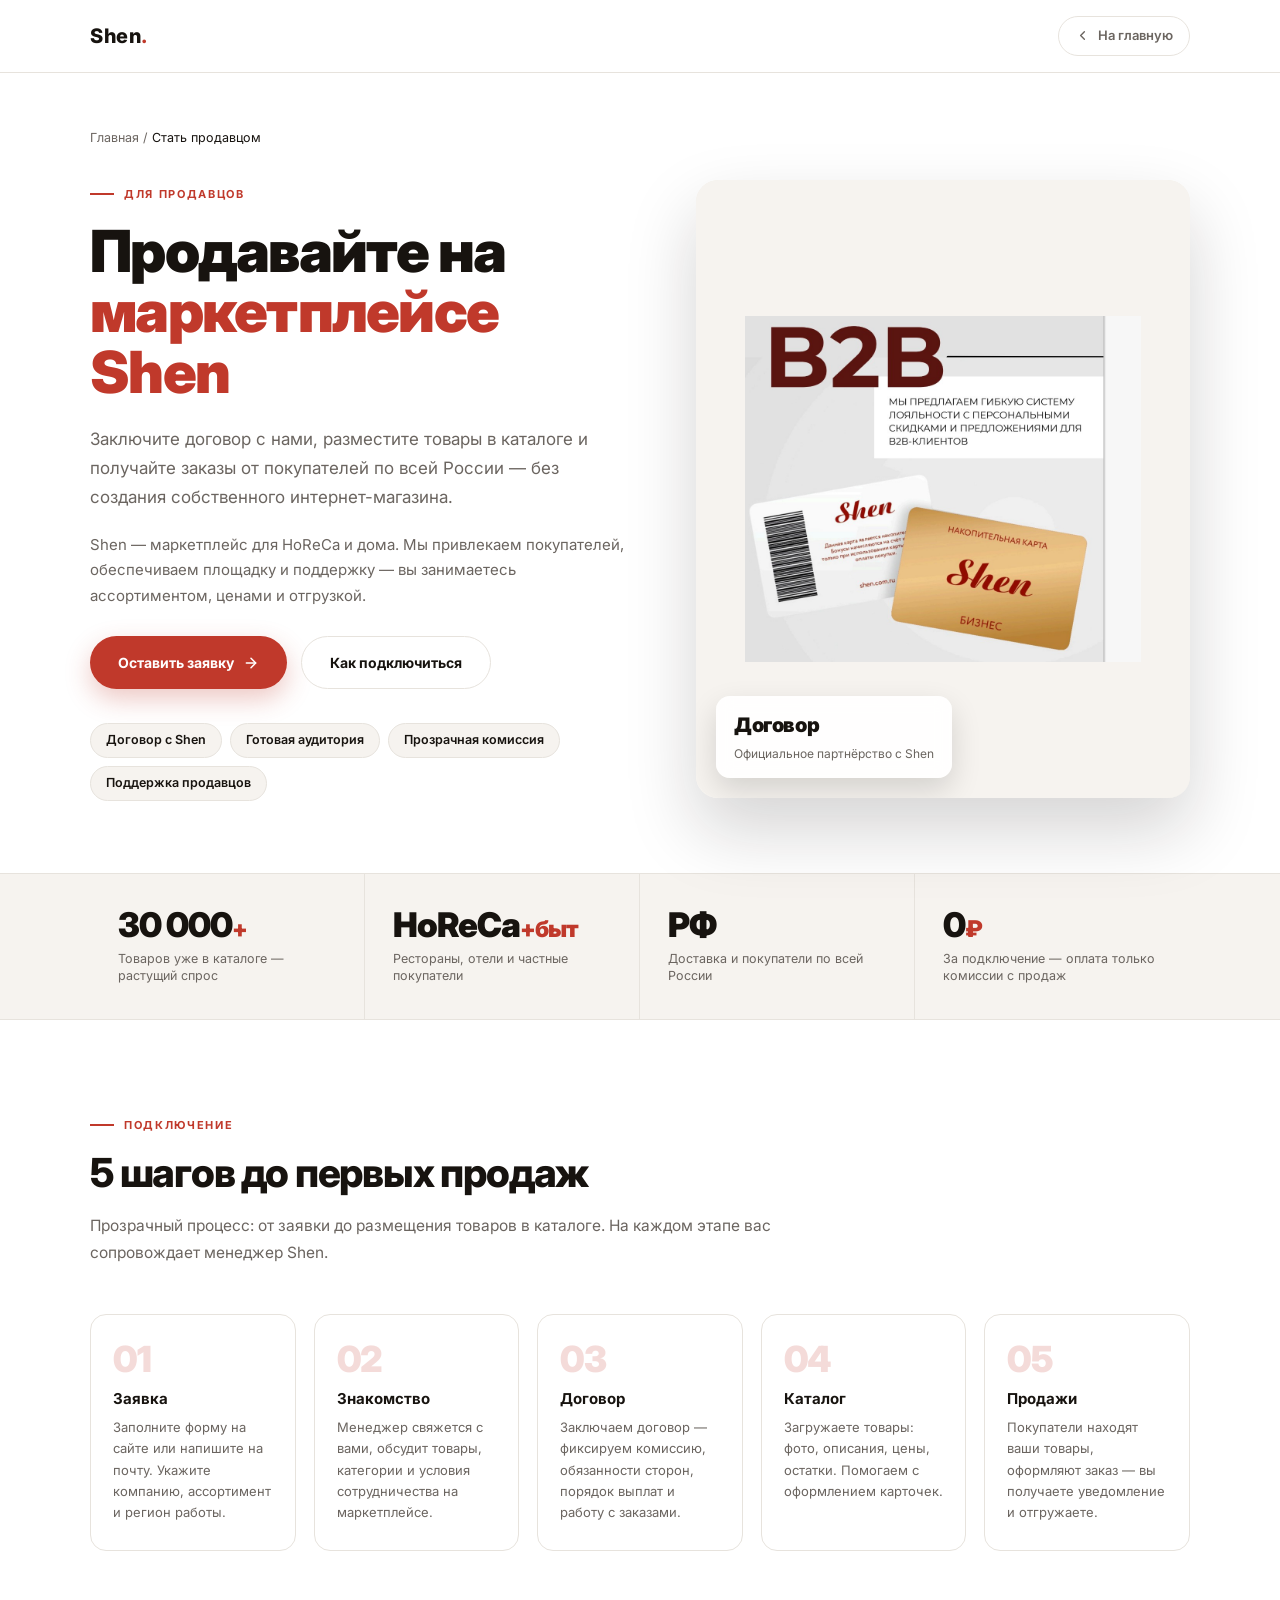
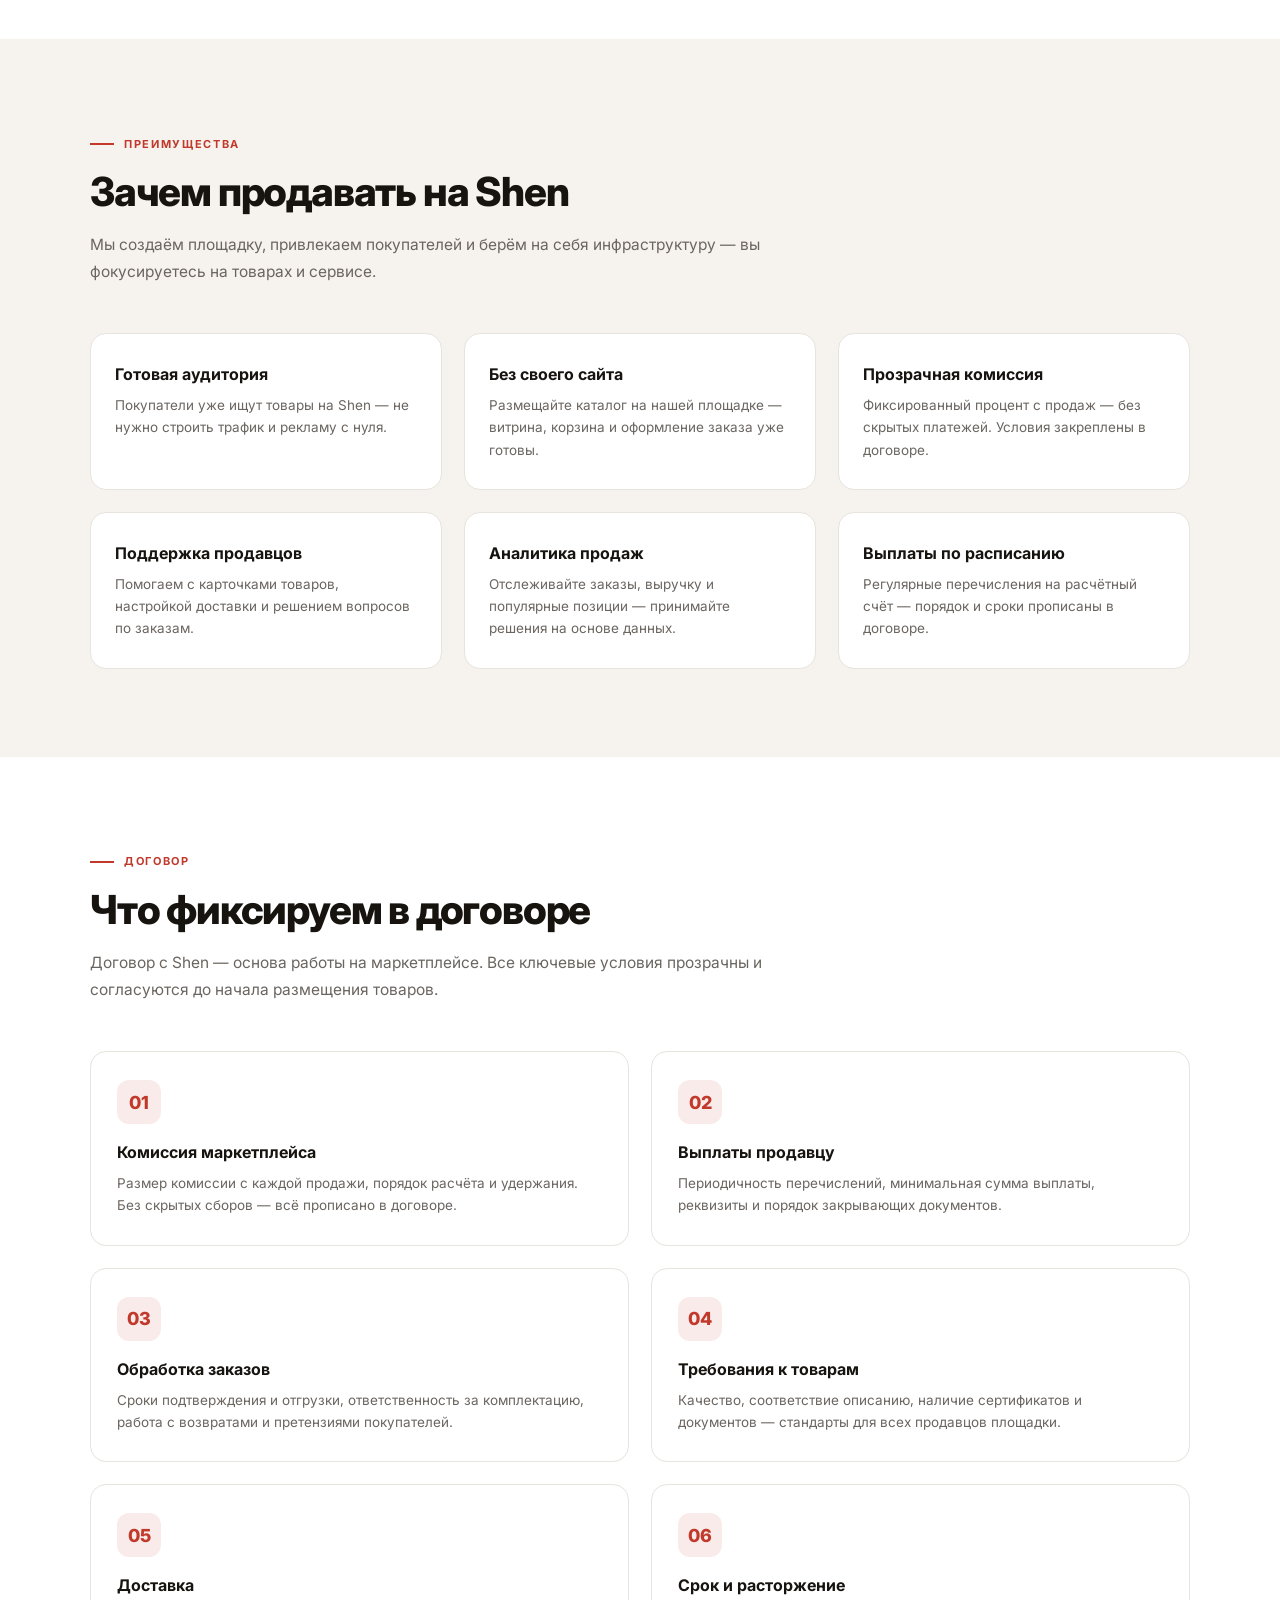
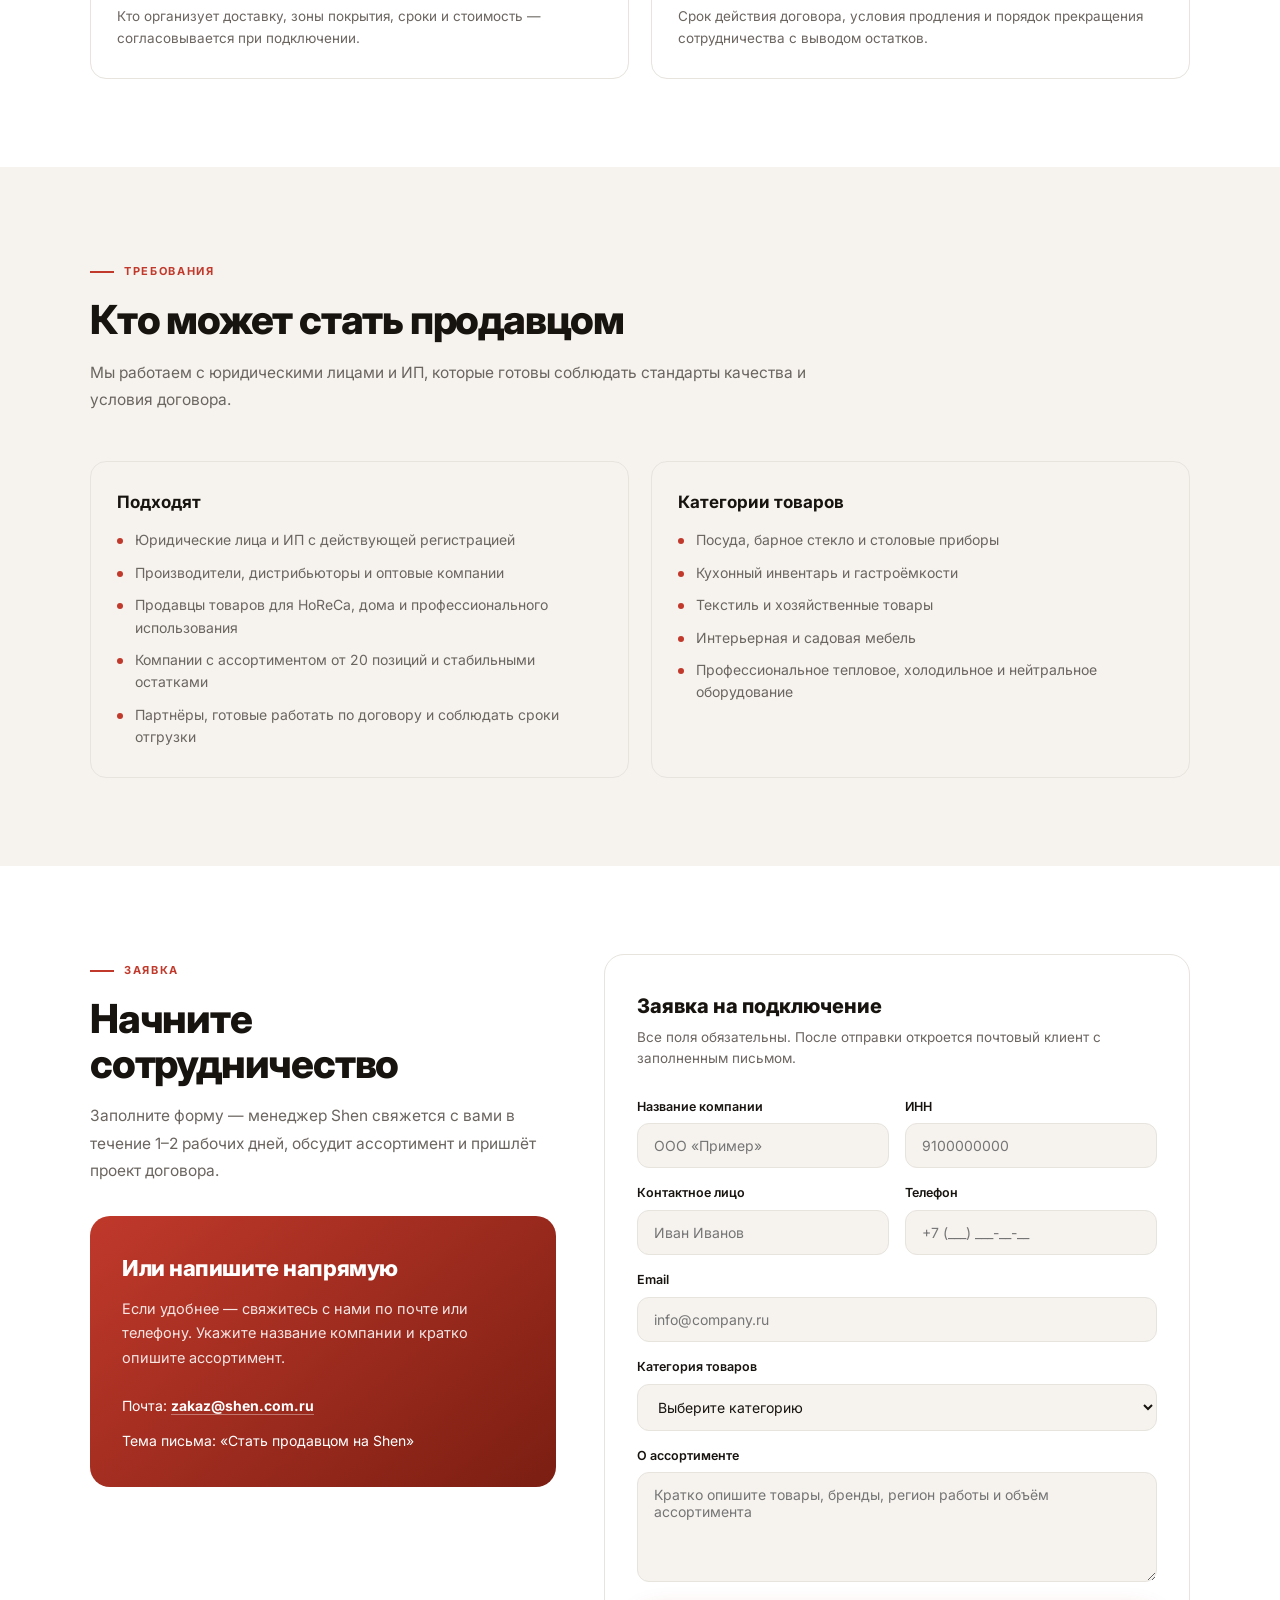
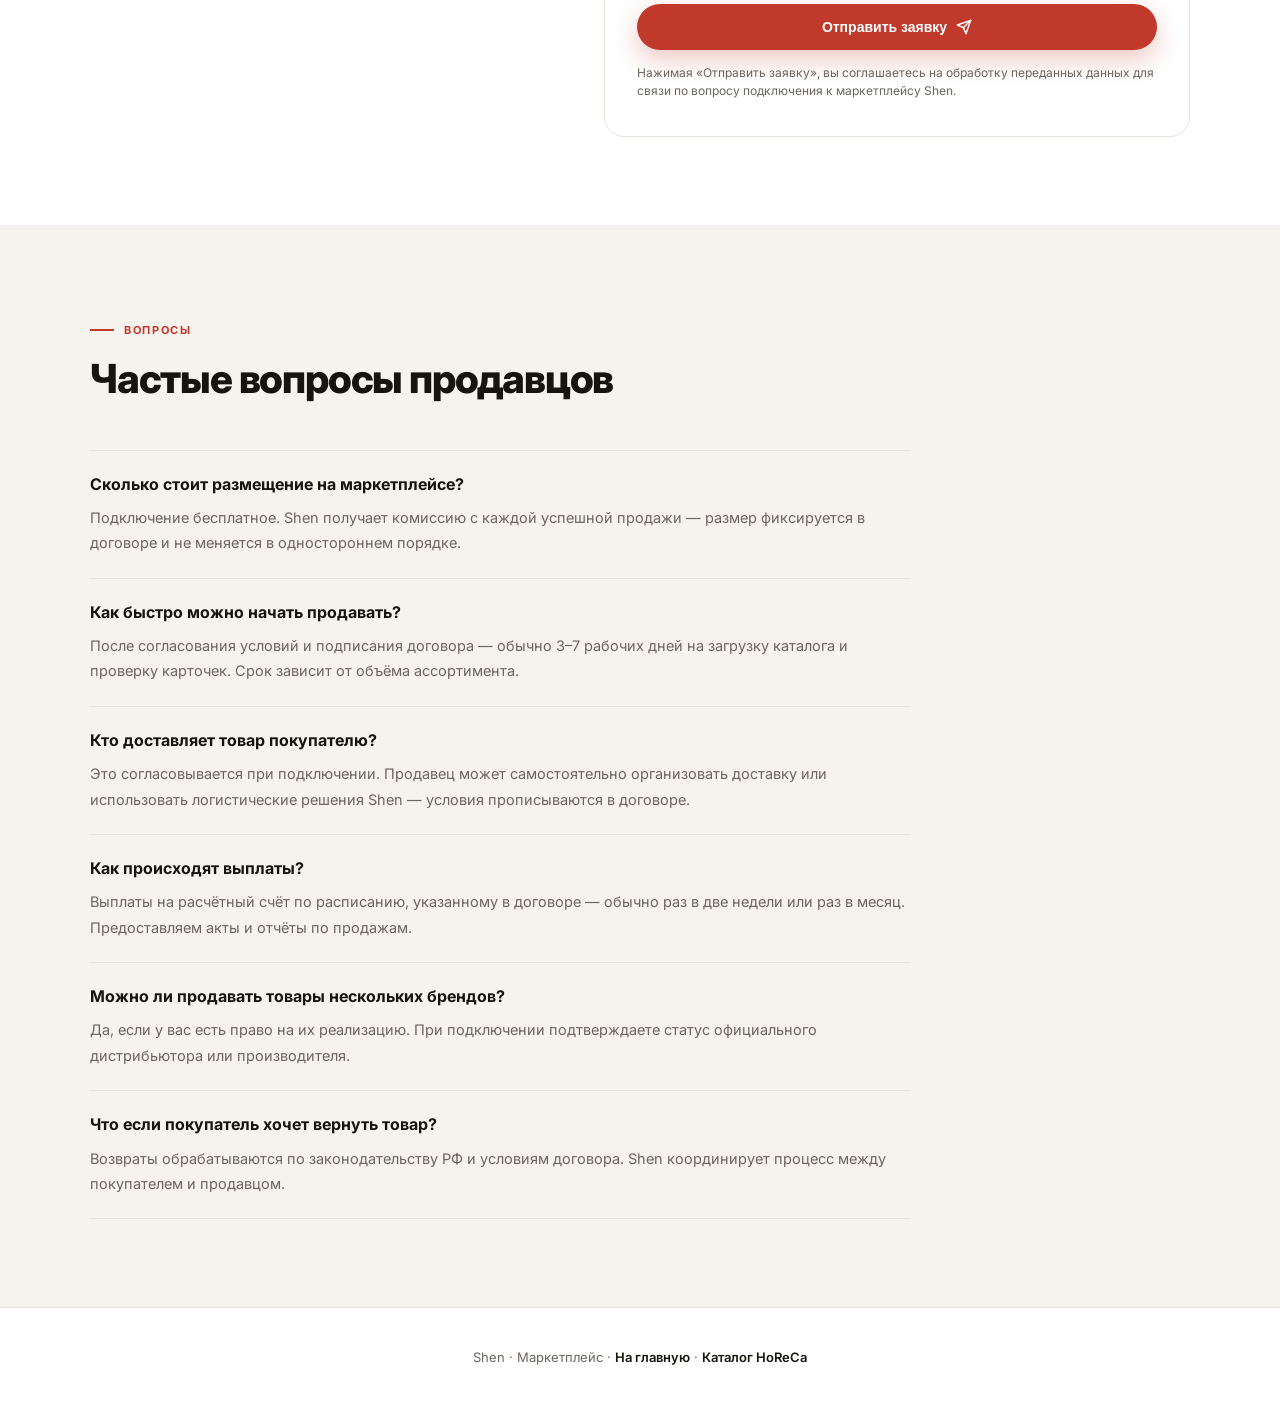
==== become-seller.html @ f9ad55a4 "Update marketplace content and structure: revised text for advantages, marketplace description, and " ====
<!DOCTYPE html>
<html lang="ru">
<head>
  <meta charset="UTF-8" />
  <meta name="viewport" content="width=device-width, initial-scale=1.0" />
  <title>Стать продавцом — Shen</title>
  <meta name="description" content="Станьте продавцом на маркетплейсе Shen: заключите договор, разместите товары и продавайте тысячам покупателей по всей России." />
  <style>
    @import url('https://fonts.googleapis.com/css2?family=Inter:wght@400;500;600;700;800;900&display=swap');

    *, *::before, *::after { box-sizing: border-box; margin: 0; padding: 0; }

    :root {
      --red: #c0392b;
      --red-dark: #7b1e12;
      --ink: #17130f;
      --muted: #6b6560;
      --line: #e7e3dd;
      --bg: #ffffff;
      --bg-soft: #f6f3ef;
    }

    body {
      font-family: 'Inter', 'Arial', sans-serif;
      background: var(--bg);
      color: var(--ink);
      -webkit-font-smoothing: antialiased;
      line-height: 1.5;
    }

    a { color: inherit; text-decoration: none; }
    img { display: block; max-width: 100%; }

    .shp-container {
      max-width: 1180px;
      margin: 0 auto;
      padding: 0 40px;
    }

    .shp-eyebrow {
      display: inline-flex;
      align-items: center;
      gap: 10px;
      font-size: 11px;
      font-weight: 700;
      letter-spacing: .15em;
      text-transform: uppercase;
      color: var(--red);
      margin-bottom: 18px;
    }
    .shp-eyebrow::before {
      content: '';
      width: 24px;
      height: 2px;
      background: var(--red);
    }

    .shp-topbar {
      position: sticky;
      top: 0;
      z-index: 50;
      background: rgba(255,255,255,.85);
      backdrop-filter: blur(14px);
      -webkit-backdrop-filter: blur(14px);
      border-bottom: 1px solid var(--line);
    }
    .shp-topbar-inner {
      max-width: 1180px;
      margin: 0 auto;
      padding: 16px 40px;
      display: flex;
      align-items: center;
      justify-content: space-between;
      gap: 16px;
    }
    .shp-logo { font-size: 20px; font-weight: 800; letter-spacing: .5px; }
    .shp-logo span { color: var(--red); }
    .shp-back {
      display: inline-flex;
      align-items: center;
      gap: 8px;
      font-size: 13px;
      font-weight: 600;
      color: var(--muted);
      padding: 9px 16px;
      border: 1px solid var(--line);
      border-radius: 100px;
      transition: color .2s, border-color .2s, background .2s;
    }
    .shp-back:hover { color: var(--red); border-color: var(--red); background: rgba(192,57,43,.05); }
    .shp-back svg { width: 15px; height: 15px; }

    .shp-btn {
      display: inline-flex;
      align-items: center;
      gap: 9px;
      padding: 15px 28px;
      border-radius: 100px;
      font-size: 14px;
      font-weight: 700;
      cursor: pointer;
      border: none;
      transition: transform .2s, background .2s, border-color .2s, color .2s, box-shadow .2s;
    }
    .shp-btn svg { width: 16px; height: 16px; }
    .shp-btn--primary { background: var(--red); color: #fff; box-shadow: 0 10px 26px rgba(192,57,43,.28); }
    .shp-btn--primary:hover { background: #d9503f; transform: translateY(-2px); }
    .shp-btn--ghost { border: 1px solid var(--line); color: var(--ink); background: #fff; }
    .shp-btn--ghost:hover { border-color: var(--ink); transform: translateY(-2px); }

    .shp-hero { padding: 56px 0 72px; }
    .shp-breadcrumb { font-size: 12.5px; color: var(--muted); margin-bottom: 30px; }
    .shp-breadcrumb a:hover { color: var(--red); }
    .shp-breadcrumb span { color: var(--ink); }
    .shp-hero-grid {
      display: grid;
      grid-template-columns: 1.05fr .95fr;
      gap: 60px;
      align-items: center;
    }
    .shp-h1 {
      font-size: clamp(34px, 5vw, 58px);
      font-weight: 900;
      line-height: 1.05;
      letter-spacing: -.03em;
      margin-bottom: 22px;
    }
    .shp-h1 em { font-style: normal; color: var(--red); }
    .shp-lead {
      font-size: clamp(15px, 1.5vw, 17px);
      line-height: 1.7;
      color: var(--muted);
      margin-bottom: 20px;
      max-width: 540px;
    }
    .shp-hero-actions { display: flex; flex-wrap: wrap; gap: 14px; margin-bottom: 34px; }
    .shp-hero-tags { display: flex; flex-wrap: wrap; gap: 8px; }
    .shp-tag {
      font-size: 12.5px;
      font-weight: 600;
      color: var(--ink);
      background: var(--bg-soft);
      border: 1px solid var(--line);
      border-radius: 100px;
      padding: 7px 15px;
    }
    .shp-hero-media {
      position: relative;
      border-radius: 22px;
      overflow: hidden;
      aspect-ratio: 4 / 5;
      box-shadow: 0 32px 70px rgba(23,19,15,.18);
      background: var(--bg-soft);
    }
    .shp-hero-media img { width: 100%; height: 100%; object-fit: cover; }
    .shp-hero-badge {
      position: absolute;
      left: 20px;
      bottom: 20px;
      background: rgba(255,255,255,.92);
      backdrop-filter: blur(8px);
      border-radius: 14px;
      padding: 14px 18px;
      box-shadow: 0 12px 30px rgba(0,0,0,.14);
    }
    .shp-hero-badge b { display: block; font-size: 20px; font-weight: 900; letter-spacing: -.02em; }
    .shp-hero-badge span { font-size: 12px; color: var(--muted); }

    .shp-stats-wrap { background: var(--bg-soft); border-top: 1px solid var(--line); border-bottom: 1px solid var(--line); }
    .shp-stats { display: grid; grid-template-columns: repeat(4, 1fr); }
    .shp-stat { padding: 34px 28px; border-right: 1px solid var(--line); }
    .shp-stat:last-child { border-right: none; }
    .shp-stat-num { font-size: 34px; font-weight: 900; letter-spacing: -.03em; line-height: 1; }
    .shp-stat-num span { color: var(--red); font-size: .68em; }
    .shp-stat-label { margin-top: 8px; font-size: 12.5px; color: var(--muted); line-height: 1.4; }

    .shp-section { padding: 88px 0; }
    .shp-section--soft { background: var(--bg-soft); }
    .shp-section-head { max-width: 720px; margin-bottom: 48px; }
    .shp-h2 {
      font-size: clamp(26px, 3.2vw, 40px);
      font-weight: 800;
      letter-spacing: -.03em;
      line-height: 1.12;
      margin-bottom: 16px;
    }
    .shp-section-text { font-size: 15.5px; line-height: 1.75; color: var(--muted); }

    .shp-steps { display: grid; grid-template-columns: repeat(5, 1fr); gap: 18px; }
    .shp-step {
      background: #fff;
      border: 1px solid var(--line);
      border-radius: 16px;
      padding: 26px 22px;
    }
    .shp-step-num {
      font-size: 36px;
      font-weight: 900;
      letter-spacing: -.04em;
      color: rgba(192,57,43,.18);
      line-height: 1;
      margin-bottom: 12px;
    }
    .shp-step-title { font-size: 15px; font-weight: 700; margin-bottom: 8px; line-height: 1.3; }
    .shp-step-text { font-size: 13px; line-height: 1.65; color: var(--muted); }

    .shp-adv { display: grid; grid-template-columns: repeat(3, 1fr); gap: 22px; }
    .shp-adv-card {
      border: 1px solid var(--line);
      border-radius: 16px;
      padding: 28px 24px;
      background: #fff;
    }
    .shp-adv-title { font-size: 16px; font-weight: 700; margin-bottom: 8px; }
    .shp-adv-text { font-size: 13.5px; line-height: 1.65; color: var(--muted); }

    .shp-terms { display: grid; grid-template-columns: repeat(2, 1fr); gap: 22px; }
    .shp-term {
      background: #fff;
      border: 1px solid var(--line);
      border-radius: 16px;
      padding: 28px 26px;
    }
    .shp-term-icon {
      width: 44px;
      height: 44px;
      border-radius: 12px;
      background: rgba(192,57,43,.1);
      color: var(--red);
      display: flex;
      align-items: center;
      justify-content: center;
      margin-bottom: 16px;
      font-size: 18px;
      font-weight: 800;
    }
    .shp-term-title { font-size: 16px; font-weight: 700; margin-bottom: 8px; }
    .shp-term-text { font-size: 13.5px; line-height: 1.65; color: var(--muted); }

    .shp-req { display: grid; grid-template-columns: 1fr 1fr; gap: 22px; }
    .shp-req-card {
      border: 1px solid var(--line);
      border-radius: 16px;
      padding: 28px 26px;
      background: var(--bg-soft);
    }
    .shp-req-title { font-size: 17px; font-weight: 700; margin-bottom: 14px; }
    .shp-req-list { list-style: none; display: flex; flex-direction: column; gap: 10px; }
    .shp-req-list li {
      font-size: 14px;
      line-height: 1.6;
      color: var(--muted);
      padding-left: 18px;
      position: relative;
    }
    .shp-req-list li::before {
      content: '';
      position: absolute;
      left: 0;
      top: 9px;
      width: 6px;
      height: 6px;
      border-radius: 50%;
      background: var(--red);
    }

    .shp-apply-wrap {
      display: grid;
      grid-template-columns: 1fr 1.1fr;
      gap: 48px;
      align-items: start;
    }
    .shp-form {
      background: #fff;
      border: 1px solid var(--line);
      border-radius: 20px;
      padding: 36px 32px;
    }
    .shp-form-title { font-size: 20px; font-weight: 800; margin-bottom: 6px; }
    .shp-form-sub { font-size: 13.5px; color: var(--muted); margin-bottom: 28px; line-height: 1.6; }
    .shp-form-grid { display: grid; grid-template-columns: 1fr 1fr; gap: 16px; margin-bottom: 16px; }
    .shp-field { display: flex; flex-direction: column; gap: 7px; }
    .shp-field--full { grid-column: 1 / -1; }
    .shp-field label { font-size: 12.5px; font-weight: 600; color: var(--ink); }
    .shp-field input,
    .shp-field select,
    .shp-field textarea {
      font-family: inherit;
      font-size: 14px;
      padding: 13px 16px;
      border: 1px solid var(--line);
      border-radius: 12px;
      background: var(--bg-soft);
      color: var(--ink);
      transition: border-color .2s, background .2s;
    }
    .shp-field input:focus,
    .shp-field select:focus,
    .shp-field textarea:focus {
      outline: none;
      border-color: var(--red);
      background: #fff;
    }
    .shp-field textarea { min-height: 110px; resize: vertical; }
    .shp-form-note { font-size: 12px; color: var(--muted); margin-top: 14px; line-height: 1.5; }
    .shp-form-actions { margin-top: 22px; }
    .shp-form-actions .shp-btn { width: 100%; justify-content: center; }

    .shp-contact-card {
      background: linear-gradient(140deg, var(--red) 0%, var(--red-dark) 100%);
      border-radius: 20px;
      padding: 36px 32px;
      color: #fff;
    }
    .shp-contact-card h3 { font-size: 22px; font-weight: 800; margin-bottom: 12px; letter-spacing: -.02em; }
    .shp-contact-card p { font-size: 14.5px; line-height: 1.7; color: rgba(255,255,255,.88); margin-bottom: 24px; }
    .shp-contact-list { list-style: none; display: flex; flex-direction: column; gap: 14px; }
    .shp-contact-list li { font-size: 14px; line-height: 1.5; }
    .shp-contact-list a { color: #fff; font-weight: 700; border-bottom: 1px solid rgba(255,255,255,.35); }
    .shp-contact-list a:hover { border-bottom-color: #fff; }

    .shp-faq { max-width: 820px; }
    .shp-faq-item { border-bottom: 1px solid var(--line); padding: 22px 0; }
    .shp-faq-item:first-child { border-top: 1px solid var(--line); }
    .shp-faq-q { font-size: 16px; font-weight: 700; margin-bottom: 10px; line-height: 1.4; }
    .shp-faq-a { font-size: 14.5px; line-height: 1.75; color: var(--muted); }

    .shp-footer { border-top: 1px solid var(--line); padding: 40px 0; font-size: 13px; color: var(--muted); text-align: center; }
    .shp-footer a { color: var(--ink); font-weight: 600; }
    .shp-footer a:hover { color: var(--red); }

    @media (max-width: 940px) {
      .shp-container, .shp-topbar-inner { padding-left: 20px; padding-right: 20px; }
      .shp-hero-grid { grid-template-columns: 1fr; gap: 36px; }
      .shp-hero-media { order: -1; aspect-ratio: 16 / 11; }
      .shp-stats { grid-template-columns: repeat(2, 1fr); }
      .shp-stat:nth-child(2) { border-right: none; }
      .shp-stat:nth-child(1), .shp-stat:nth-child(2) { border-bottom: 1px solid var(--line); }
      .shp-section { padding: 60px 0; }
      .shp-steps { grid-template-columns: 1fr 1fr; }
      .shp-adv, .shp-terms, .shp-req { grid-template-columns: 1fr; }
      .shp-apply-wrap { grid-template-columns: 1fr; }
      .shp-form-grid { grid-template-columns: 1fr; }
    }
    @media (max-width: 520px) {
      .shp-steps { grid-template-columns: 1fr; }
    }
  </style>
</head>
<body>

  <div class="shp-topbar">
    <div class="shp-topbar-inner">
      <a href="index.html" class="shp-logo">Shen<span>.</span></a>
      <a href="index.html" class="shp-back">
        <svg viewBox="0 0 24 24" fill="none" stroke="currentColor" stroke-width="2.2" stroke-linecap="round" stroke-linejoin="round"><polyline points="15 18 9 12 15 6"/></svg>
        На главную
      </a>
    </div>
  </div>

  <section class="shp-hero">
    <div class="shp-container">
      <div class="shp-breadcrumb">
        <a href="index.html">Главная</a> / <span>Стать продавцом</span>
      </div>
      <div class="shp-hero-grid">
        <div>
          <div class="shp-eyebrow">Для продавцов</div>
          <h1 class="shp-h1">Продавайте на <em>маркетплейсе Shen</em></h1>
          <p class="shp-lead">Заключите договор с нами, разместите товары в каталоге и получайте заказы от покупателей по всей России — без создания собственного интернет-магазина.</p>
          <p class="shp-lead" style="margin-bottom:28px;font-size:15px;">Shen — маркетплейс для HoReCa и дома. Мы привлекаем покупателей, обеспечиваем площадку и поддержку — вы занимаетесь ассортиментом, ценами и отгрузкой.</p>
          <div class="shp-hero-actions">
            <a href="#apply" class="shp-btn shp-btn--primary">
              Оставить заявку
              <svg viewBox="0 0 24 24" fill="none" stroke="currentColor" stroke-width="2.2" stroke-linecap="round" stroke-linejoin="round"><line x1="5" y1="12" x2="19" y2="12"/><polyline points="12 5 19 12 12 19"/></svg>
            </a>
            <a href="#steps" class="shp-btn shp-btn--ghost">Как подключиться</a>
          </div>
          <div class="shp-hero-tags">
            <span class="shp-tag">Договор с Shen</span>
            <span class="shp-tag">Готовая аудитория</span>
            <span class="shp-tag">Прозрачная комиссия</span>
            <span class="shp-tag">Поддержка продавцов</span>
          </div>
        </div>
        <div class="shp-hero-media">
          <img src="images/b2b-loyalty.png" alt="Продавцы на маркетплейсе Shen" loading="eager" style="object-fit:contain;padding:10%;background:#f6f3ef;">
          <div class="shp-hero-badge">
            <b>Договор</b>
            <span>Официальное партнёрство с Shen</span>
          </div>
        </div>
      </div>
    </div>
  </section>

  <div class="shp-stats-wrap">
    <div class="shp-container">
      <div class="shp-stats">
        <div class="shp-stat">
          <div class="shp-stat-num">30 000<span>+</span></div>
          <div class="shp-stat-label">Товаров уже в каталоге — растущий спрос</div>
        </div>
        <div class="shp-stat">
          <div class="shp-stat-num">HoReCa<span>+быт</span></div>
          <div class="shp-stat-label">Рестораны, отели и частные покупатели</div>
        </div>
        <div class="shp-stat">
          <div class="shp-stat-num">РФ</div>
          <div class="shp-stat-label">Доставка и покупатели по всей России</div>
        </div>
        <div class="shp-stat">
          <div class="shp-stat-num">0<span>₽</span></div>
          <div class="shp-stat-label">За подключение — оплата только комиссии с продаж</div>
        </div>
      </div>
    </div>
  </div>

  <section class="shp-section" id="steps">
    <div class="shp-container">
      <div class="shp-section-head">
        <div class="shp-eyebrow">Подключение</div>
        <h2 class="shp-h2">5 шагов до первых продаж</h2>
        <p class="shp-section-text">Прозрачный процесс: от заявки до размещения товаров в каталоге. На каждом этапе вас сопровождает менеджер Shen.</p>
      </div>
      <div class="shp-steps">
        <div class="shp-step">
          <div class="shp-step-num">01</div>
          <div class="shp-step-title">Заявка</div>
          <div class="shp-step-text">Заполните форму на сайте или напишите на почту. Укажите компанию, ассортимент и регион работы.</div>
        </div>
        <div class="shp-step">
          <div class="shp-step-num">02</div>
          <div class="shp-step-title">Знакомство</div>
          <div class="shp-step-text">Менеджер свяжется с вами, обсудит товары, категории и условия сотрудничества на маркетплейсе.</div>
        </div>
        <div class="shp-step">
          <div class="shp-step-num">03</div>
          <div class="shp-step-title">Договор</div>
          <div class="shp-step-text">Заключаем договор — фиксируем комиссию, обязанности сторон, порядок выплат и работу с заказами.</div>
        </div>
        <div class="shp-step">
          <div class="shp-step-num">04</div>
          <div class="shp-step-title">Каталог</div>
          <div class="shp-step-text">Загружаете товары: фото, описания, цены, остатки. Помогаем с оформлением карточек.</div>
        </div>
        <div class="shp-step">
          <div class="shp-step-num">05</div>
          <div class="shp-step-title">Продажи</div>
          <div class="shp-step-text">Покупатели находят ваши товары, оформляют заказ — вы получаете уведомление и отгружаете.</div>
        </div>
      </div>
    </div>
  </section>

  <section class="shp-section shp-section--soft">
    <div class="shp-container">
      <div class="shp-section-head">
        <div class="shp-eyebrow">Преимущества</div>
        <h2 class="shp-h2">Зачем продавать на Shen</h2>
        <p class="shp-section-text">Мы создаём площадку, привлекаем покупателей и берём на себя инфраструктуру — вы фокусируетесь на товарах и сервисе.</p>
      </div>
      <div class="shp-adv">
        <div class="shp-adv-card">
          <div class="shp-adv-title">Готовая аудитория</div>
          <div class="shp-adv-text">Покупатели уже ищут товары на Shen — не нужно строить трафик и рекламу с нуля.</div>
        </div>
        <div class="shp-adv-card">
          <div class="shp-adv-title">Без своего сайта</div>
          <div class="shp-adv-text">Размещайте каталог на нашей площадке — витрина, корзина и оформление заказа уже готовы.</div>
        </div>
        <div class="shp-adv-card">
          <div class="shp-adv-title">Прозрачная комиссия</div>
          <div class="shp-adv-text">Фиксированный процент с продаж — без скрытых платежей. Условия закреплены в договоре.</div>
        </div>
        <div class="shp-adv-card">
          <div class="shp-adv-title">Поддержка продавцов</div>
          <div class="shp-adv-text">Помогаем с карточками товаров, настройкой доставки и решением вопросов по заказам.</div>
        </div>
        <div class="shp-adv-card">
          <div class="shp-adv-title">Аналитика продаж</div>
          <div class="shp-adv-text">Отслеживайте заказы, выручку и популярные позиции — принимайте решения на основе данных.</div>
        </div>
        <div class="shp-adv-card">
          <div class="shp-adv-title">Выплаты по расписанию</div>
          <div class="shp-adv-text">Регулярные перечисления на расчётный счёт — порядок и сроки прописаны в договоре.</div>
        </div>
      </div>
    </div>
  </section>

  <section class="shp-section" id="terms">
    <div class="shp-container">
      <div class="shp-section-head">
        <div class="shp-eyebrow">Договор</div>
        <h2 class="shp-h2">Что фиксируем в договоре</h2>
        <p class="shp-section-text">Договор с Shen — основа работы на маркетплейсе. Все ключевые условия прозрачны и согласуются до начала размещения товаров.</p>
      </div>
      <div class="shp-terms">
        <div class="shp-term">
          <div class="shp-term-icon">01</div>
          <div class="shp-term-title">Комиссия маркетплейса</div>
          <div class="shp-term-text">Размер комиссии с каждой продажи, порядок расчёта и удержания. Без скрытых сборов — всё прописано в договоре.</div>
        </div>
        <div class="shp-term">
          <div class="shp-term-icon">02</div>
          <div class="shp-term-title">Выплаты продавцу</div>
          <div class="shp-term-text">Периодичность перечислений, минимальная сумма выплаты, реквизиты и порядок закрывающих документов.</div>
        </div>
        <div class="shp-term">
          <div class="shp-term-icon">03</div>
          <div class="shp-term-title">Обработка заказов</div>
          <div class="shp-term-text">Сроки подтверждения и отгрузки, ответственность за комплектацию, работа с возвратами и претензиями покупателей.</div>
        </div>
        <div class="shp-term">
          <div class="shp-term-icon">04</div>
          <div class="shp-term-title">Требования к товарам</div>
          <div class="shp-term-text">Качество, соответствие описанию, наличие сертификатов и документов — стандарты для всех продавцов площадки.</div>
        </div>
        <div class="shp-term">
          <div class="shp-term-icon">05</div>
          <div class="shp-term-title">Доставка</div>
          <div class="shp-term-text">Кто организует доставку, зоны покрытия, сроки и стоимость — согласовывается при подключении.</div>
        </div>
        <div class="shp-term">
          <div class="shp-term-icon">06</div>
          <div class="shp-term-title">Срок и расторжение</div>
          <div class="shp-term-text">Срок действия договора, условия продления и порядок прекращения сотрудничества с выводом остатков.</div>
        </div>
      </div>
    </div>
  </section>

  <section class="shp-section shp-section--soft">
    <div class="shp-container">
      <div class="shp-section-head">
        <div class="shp-eyebrow">Требования</div>
        <h2 class="shp-h2">Кто может стать продавцом</h2>
        <p class="shp-section-text">Мы работаем с юридическими лицами и ИП, которые готовы соблюдать стандарты качества и условия договора.</p>
      </div>
      <div class="shp-req">
        <div class="shp-req-card">
          <div class="shp-req-title">Подходят</div>
          <ul class="shp-req-list">
            <li>Юридические лица и ИП с действующей регистрацией</li>
            <li>Производители, дистрибьюторы и оптовые компании</li>
            <li>Продавцы товаров для HoReCa, дома и профессионального использования</li>
            <li>Компании с ассортиментом от 20 позиций и стабильными остатками</li>
            <li>Партнёры, готовые работать по договору и соблюдать сроки отгрузки</li>
          </ul>
        </div>
        <div class="shp-req-card">
          <div class="shp-req-title">Категории товаров</div>
          <ul class="shp-req-list">
            <li>Посуда, барное стекло и столовые приборы</li>
            <li>Кухонный инвентарь и гастроёмкости</li>
            <li>Текстиль и хозяйственные товары</li>
            <li>Интерьерная и садовая мебель</li>
            <li>Профессиональное тепловое, холодильное и нейтральное оборудование</li>
          </ul>
        </div>
      </div>
    </div>
  </section>

  <section class="shp-section" id="apply">
    <div class="shp-container">
      <div class="shp-apply-wrap">
        <div>
          <div class="shp-eyebrow">Заявка</div>
          <h2 class="shp-h2">Начните сотрудничество</h2>
          <p class="shp-section-text">Заполните форму — менеджер Shen свяжется с вами в течение 1–2 рабочих дней, обсудит ассортимент и пришлёт проект договора.</p>
          <div class="shp-contact-card" style="margin-top:32px;">
            <h3>Или напишите напрямую</h3>
            <p>Если удобнее — свяжитесь с нами по почте или телефону. Укажите название компании и кратко опишите ассортимент.</p>
            <ul class="shp-contact-list">
              <li>Почта: <a href="mailto:zakaz@shen.com.ru">zakaz@shen.com.ru</a></li>
              <li>Тема письма: «Стать продавцом на Shen»</li>
            </ul>
          </div>
        </div>
        <form class="shp-form" id="sellerForm">
          <div class="shp-form-title">Заявка на подключение</div>
          <div class="shp-form-sub">Все поля обязательны. После отправки откроется почтовый клиент с заполненным письмом.</div>
          <div class="shp-form-grid">
            <div class="shp-field">
              <label for="company">Название компании</label>
              <input type="text" id="company" name="company" required placeholder="ООО «Пример»">
            </div>
            <div class="shp-field">
              <label for="inn">ИНН</label>
              <input type="text" id="inn" name="inn" required placeholder="9100000000" pattern="[0-9]{10,12}">
            </div>
            <div class="shp-field">
              <label for="name">Контактное лицо</label>
              <input type="text" id="name" name="name" required placeholder="Иван Иванов">
            </div>
            <div class="shp-field">
              <label for="phone">Телефон</label>
              <input type="tel" id="phone" name="phone" required placeholder="+7 (___) ___-__-__">
            </div>
            <div class="shp-field shp-field--full">
              <label for="email">Email</label>
              <input type="email" id="email" name="email" required placeholder="info@company.ru">
            </div>
            <div class="shp-field shp-field--full">
              <label for="category">Категория товаров</label>
              <select id="category" name="category" required>
                <option value="" disabled selected>Выберите категорию</option>
                <option value="Посуда и кухонный инвентарь">Посуда и кухонный инвентарь</option>
                <option value="Текстиль и хозтовары">Текстиль и хозтовары</option>
                <option value="Мебель">Мебель</option>
                <option value="Профессиональное оборудование">Профессиональное оборудование</option>
                <option value="HoReCa — комплексный ассортимент">HoReCa — комплексный ассортимент</option>
                <option value="Другое">Другое</option>
              </select>
            </div>
            <div class="shp-field shp-field--full">
              <label for="message">О ассортименте</label>
              <textarea id="message" name="message" placeholder="Кратко опишите товары, бренды, регион работы и объём ассортимента"></textarea>
            </div>
          </div>
          <div class="shp-form-actions">
            <button type="submit" class="shp-btn shp-btn--primary">
              Отправить заявку
              <svg viewBox="0 0 24 24" fill="none" stroke="currentColor" stroke-width="2.2" stroke-linecap="round" stroke-linejoin="round"><line x1="22" y1="2" x2="11" y2="13"/><polygon points="22 2 15 22 11 13 2 9 22 2"/></svg>
            </button>
          </div>
          <p class="shp-form-note">Нажимая «Отправить заявку», вы соглашаетесь на обработку переданных данных для связи по вопросу подключения к маркетплейсу Shen.</p>
        </form>
      </div>
    </div>
  </section>

  <section class="shp-section shp-section--soft" id="faq">
    <div class="shp-container">
      <div class="shp-section-head">
        <div class="shp-eyebrow">Вопросы</div>
        <h2 class="shp-h2">Частые вопросы продавцов</h2>
      </div>
      <div class="shp-faq">
        <div class="shp-faq-item">
          <div class="shp-faq-q">Сколько стоит размещение на маркетплейсе?</div>
          <div class="shp-faq-a">Подключение бесплатное. Shen получает комиссию с каждой успешной продажи — размер фиксируется в договоре и не меняется в одностороннем порядке.</div>
        </div>
        <div class="shp-faq-item">
          <div class="shp-faq-q">Как быстро можно начать продавать?</div>
          <div class="shp-faq-a">После согласования условий и подписания договора — обычно 3–7 рабочих дней на загрузку каталога и проверку карточек. Срок зависит от объёма ассортимента.</div>
        </div>
        <div class="shp-faq-item">
          <div class="shp-faq-q">Кто доставляет товар покупателю?</div>
          <div class="shp-faq-a">Это согласовывается при подключении. Продавец может самостоятельно организовать доставку или использовать логистические решения Shen — условия прописываются в договоре.</div>
        </div>
        <div class="shp-faq-item">
          <div class="shp-faq-q">Как происходят выплаты?</div>
          <div class="shp-faq-a">Выплаты на расчётный счёт по расписанию, указанному в договоре — обычно раз в две недели или раз в месяц. Предоставляем акты и отчёты по продажам.</div>
        </div>
        <div class="shp-faq-item">
          <div class="shp-faq-q">Можно ли продавать товары нескольких брендов?</div>
          <div class="shp-faq-a">Да, если у вас есть право на их реализацию. При подключении подтверждаете статус официального дистрибьютора или производителя.</div>
        </div>
        <div class="shp-faq-item">
          <div class="shp-faq-q">Что если покупатель хочет вернуть товар?</div>
          <div class="shp-faq-a">Возвраты обрабатываются по законодательству РФ и условиям договора. Shen координирует процесс между покупателем и продавцом.</div>
        </div>
      </div>
    </div>
  </section>

  <footer class="shp-footer">
    <div class="shp-container">
      Shen · Маркетплейс · <a href="index.html">На главную</a> · <a href="hotels-horeca.html">Каталог HoReCa</a>
    </div>
  </footer>

  <script>
    document.getElementById('sellerForm').addEventListener('submit', function (e) {
      e.preventDefault();
      var company = document.getElementById('company').value;
      var inn = document.getElementById('inn').value;
      var name = document.getElementById('name').value;
      var phone = document.getElementById('phone').value;
      var email = document.getElementById('email').value;
      var category = document.getElementById('category').value;
      var message = document.getElementById('message').value;
      var body = [
        'Заявка на подключение продавца к маркетплейсу Shen',
        '',
        'Компания: ' + company,
        'ИНН: ' + inn,
        'Контактное лицо: ' + name,
        'Телефон: ' + phone,
        'Email: ' + email,
        'Категория: ' + category,
        '',
        'О ассортименте:',
        message || '—'
      ].join('\n');
      window.location.href = 'mailto:zakaz@shen.com.ru?subject=' +
        encodeURIComponent('Заявка: стать продавцом на Shen — ' + company) +
        '&body=' + encodeURIComponent(body);
    });
  </script>
</body>
</html>
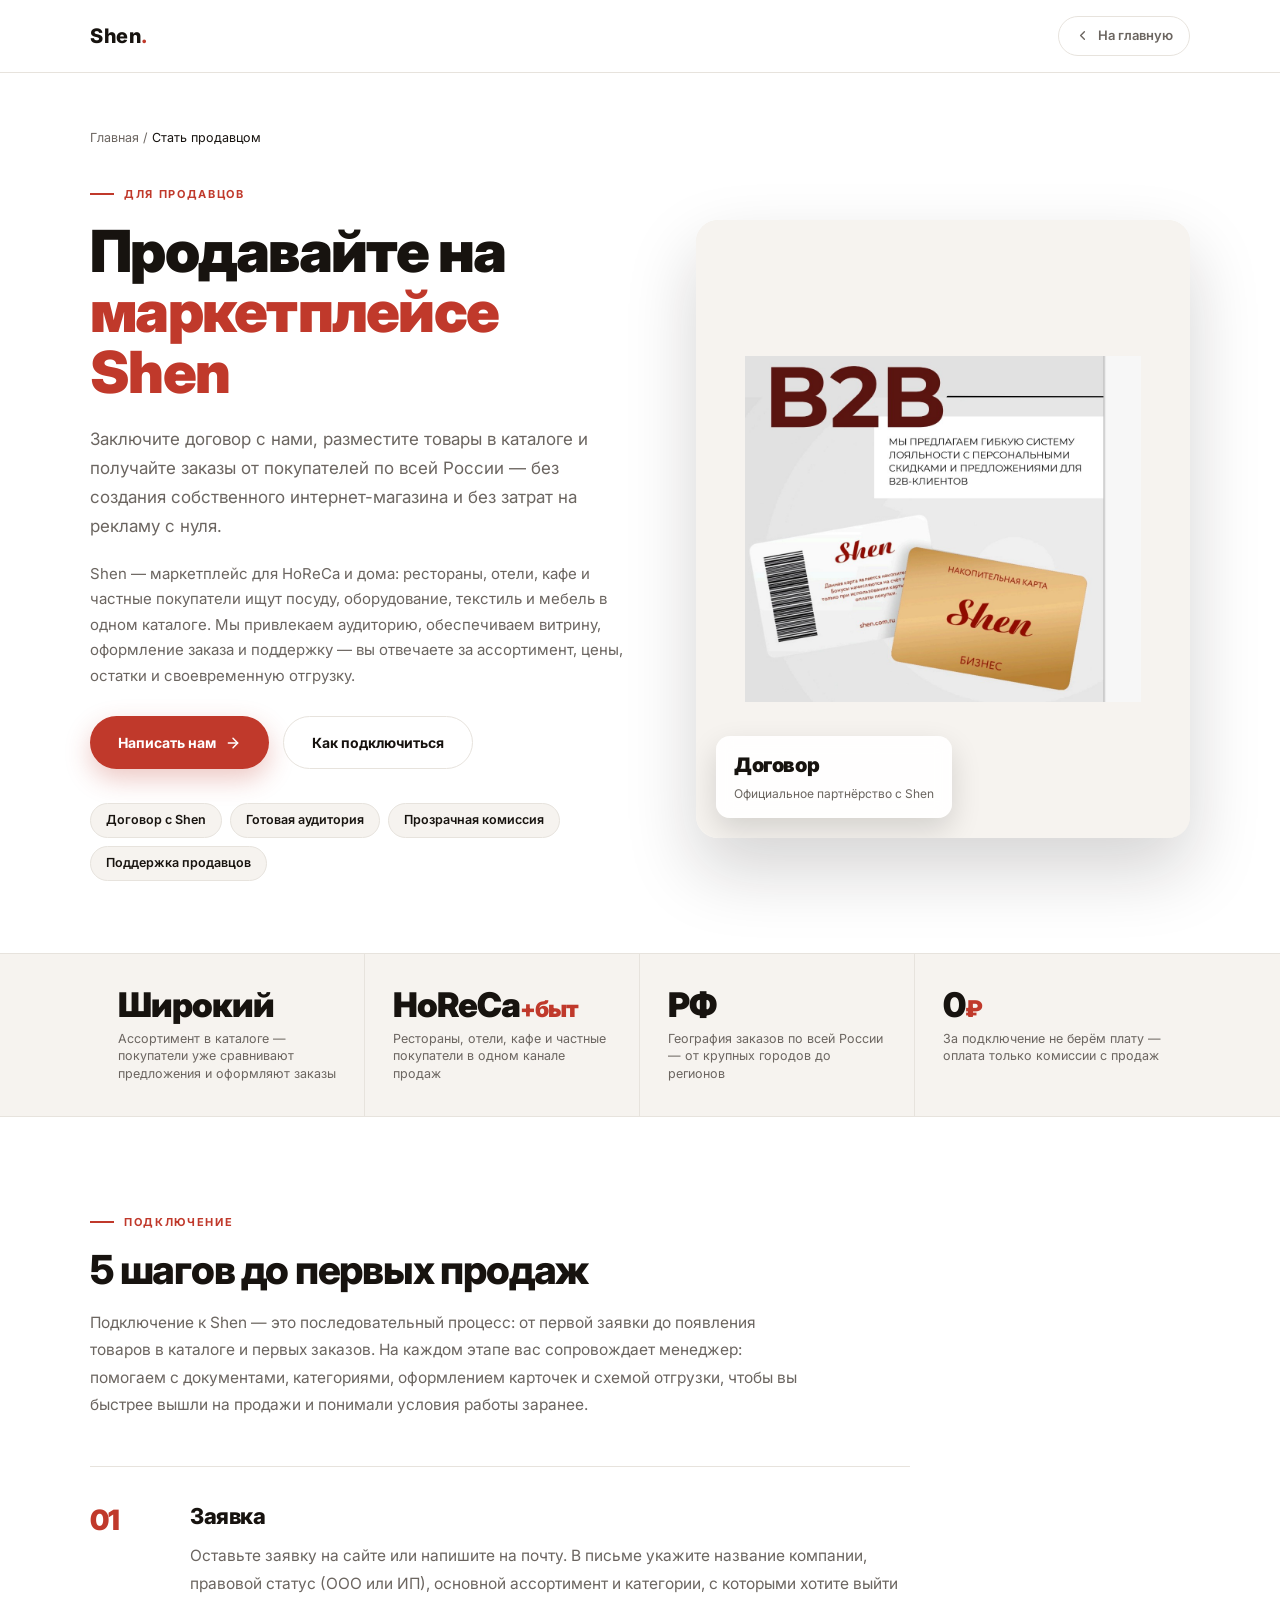
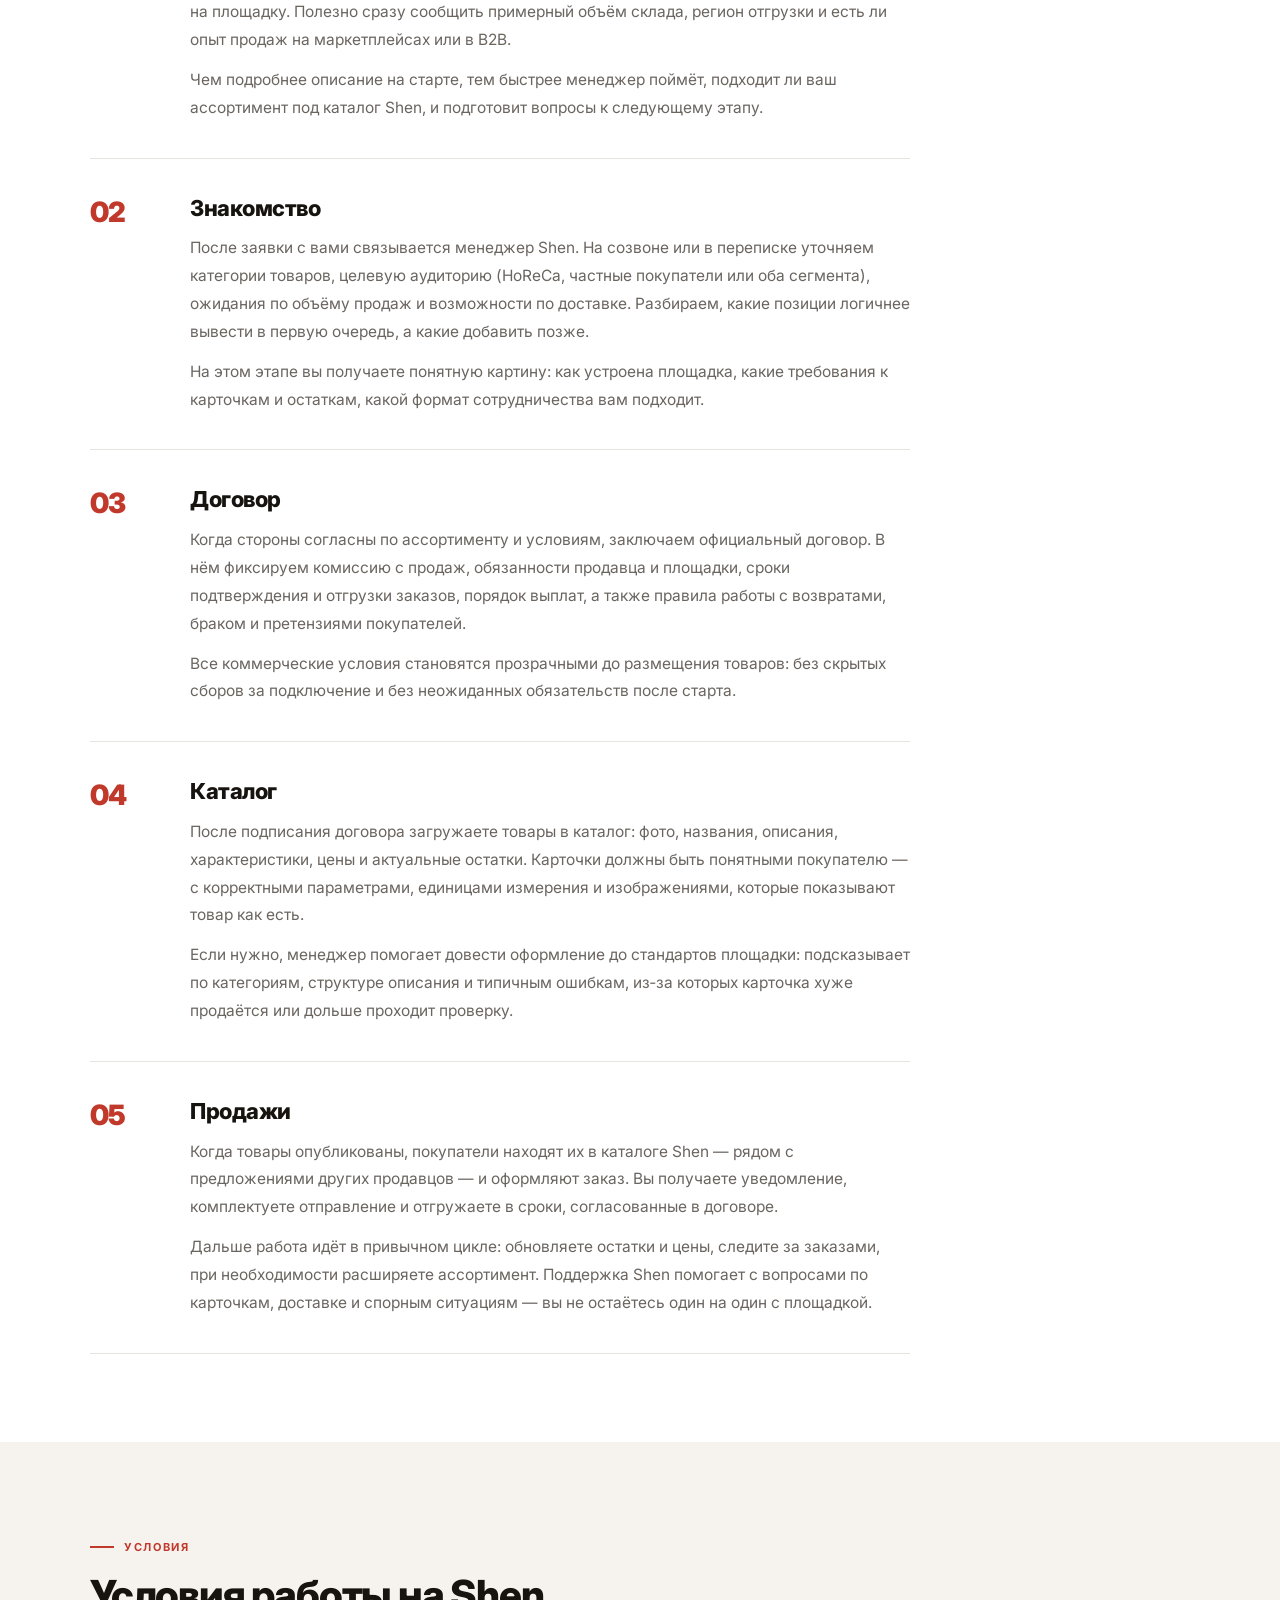
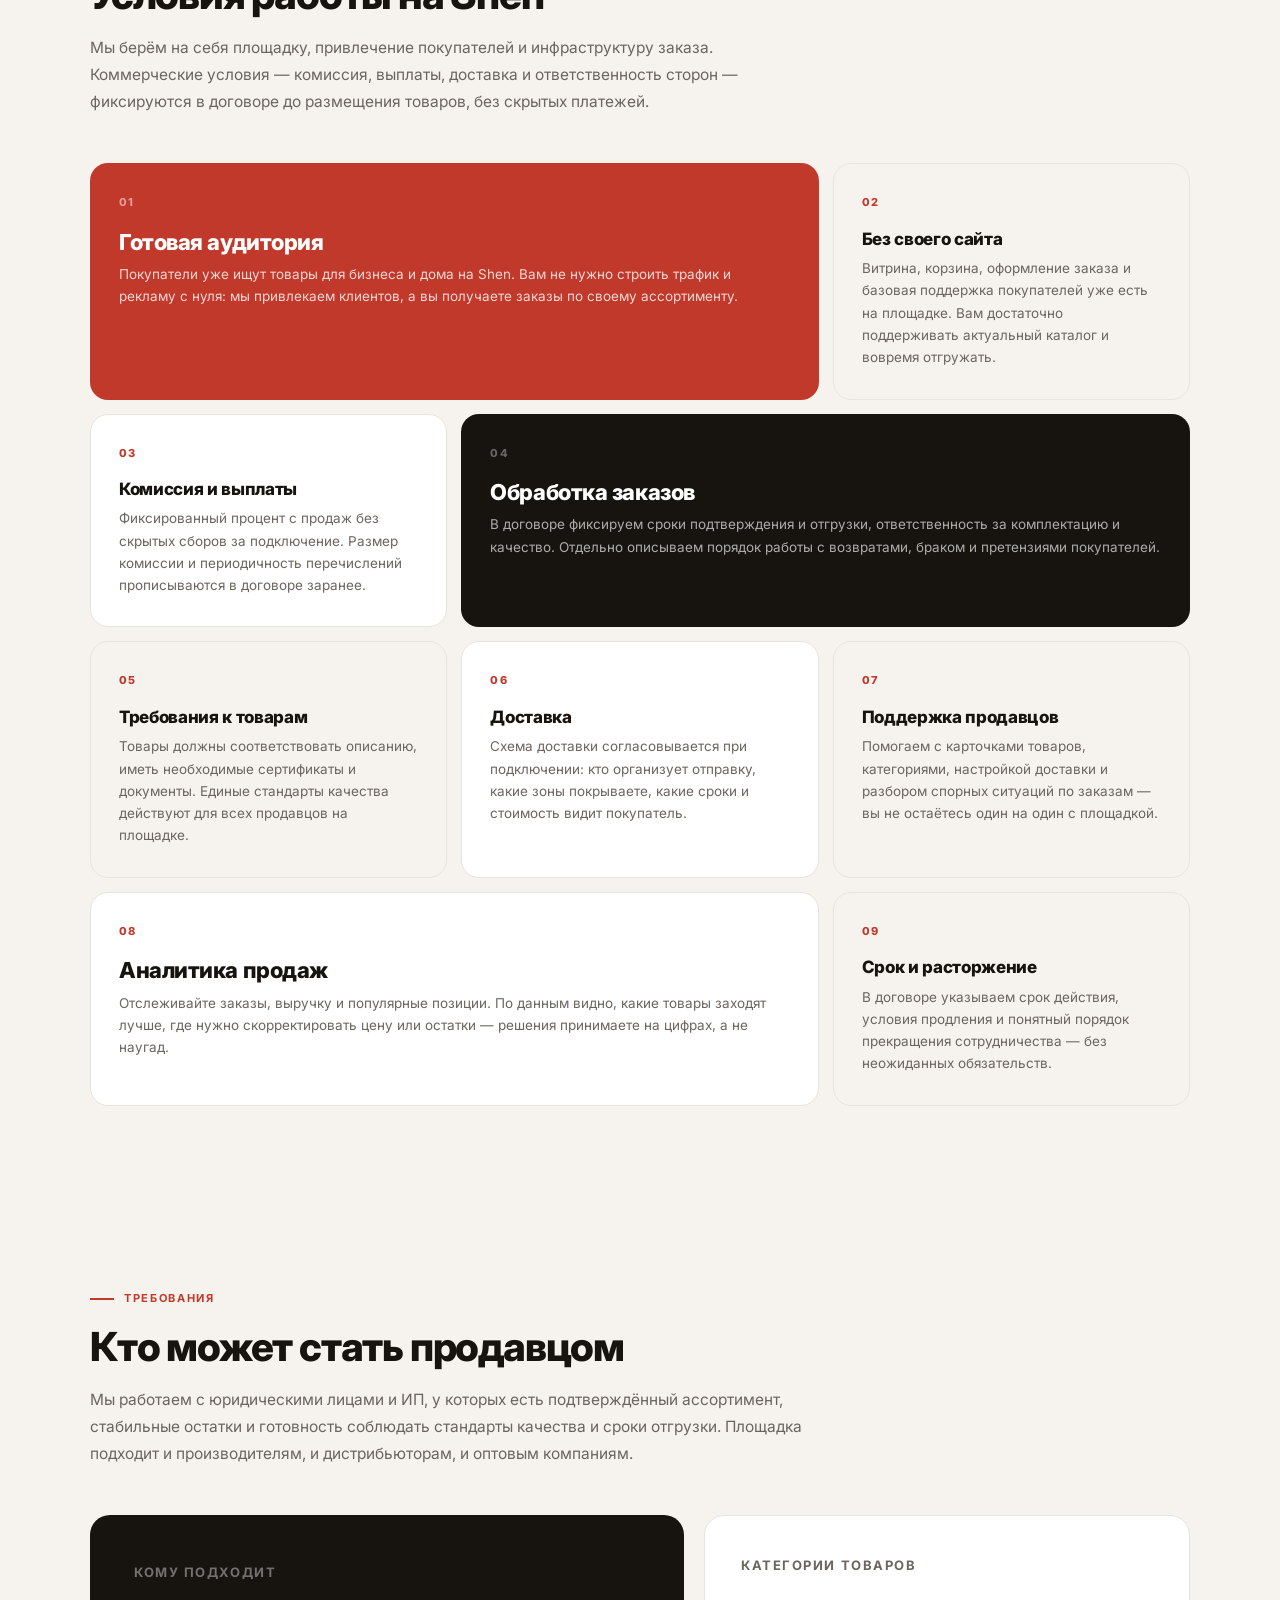
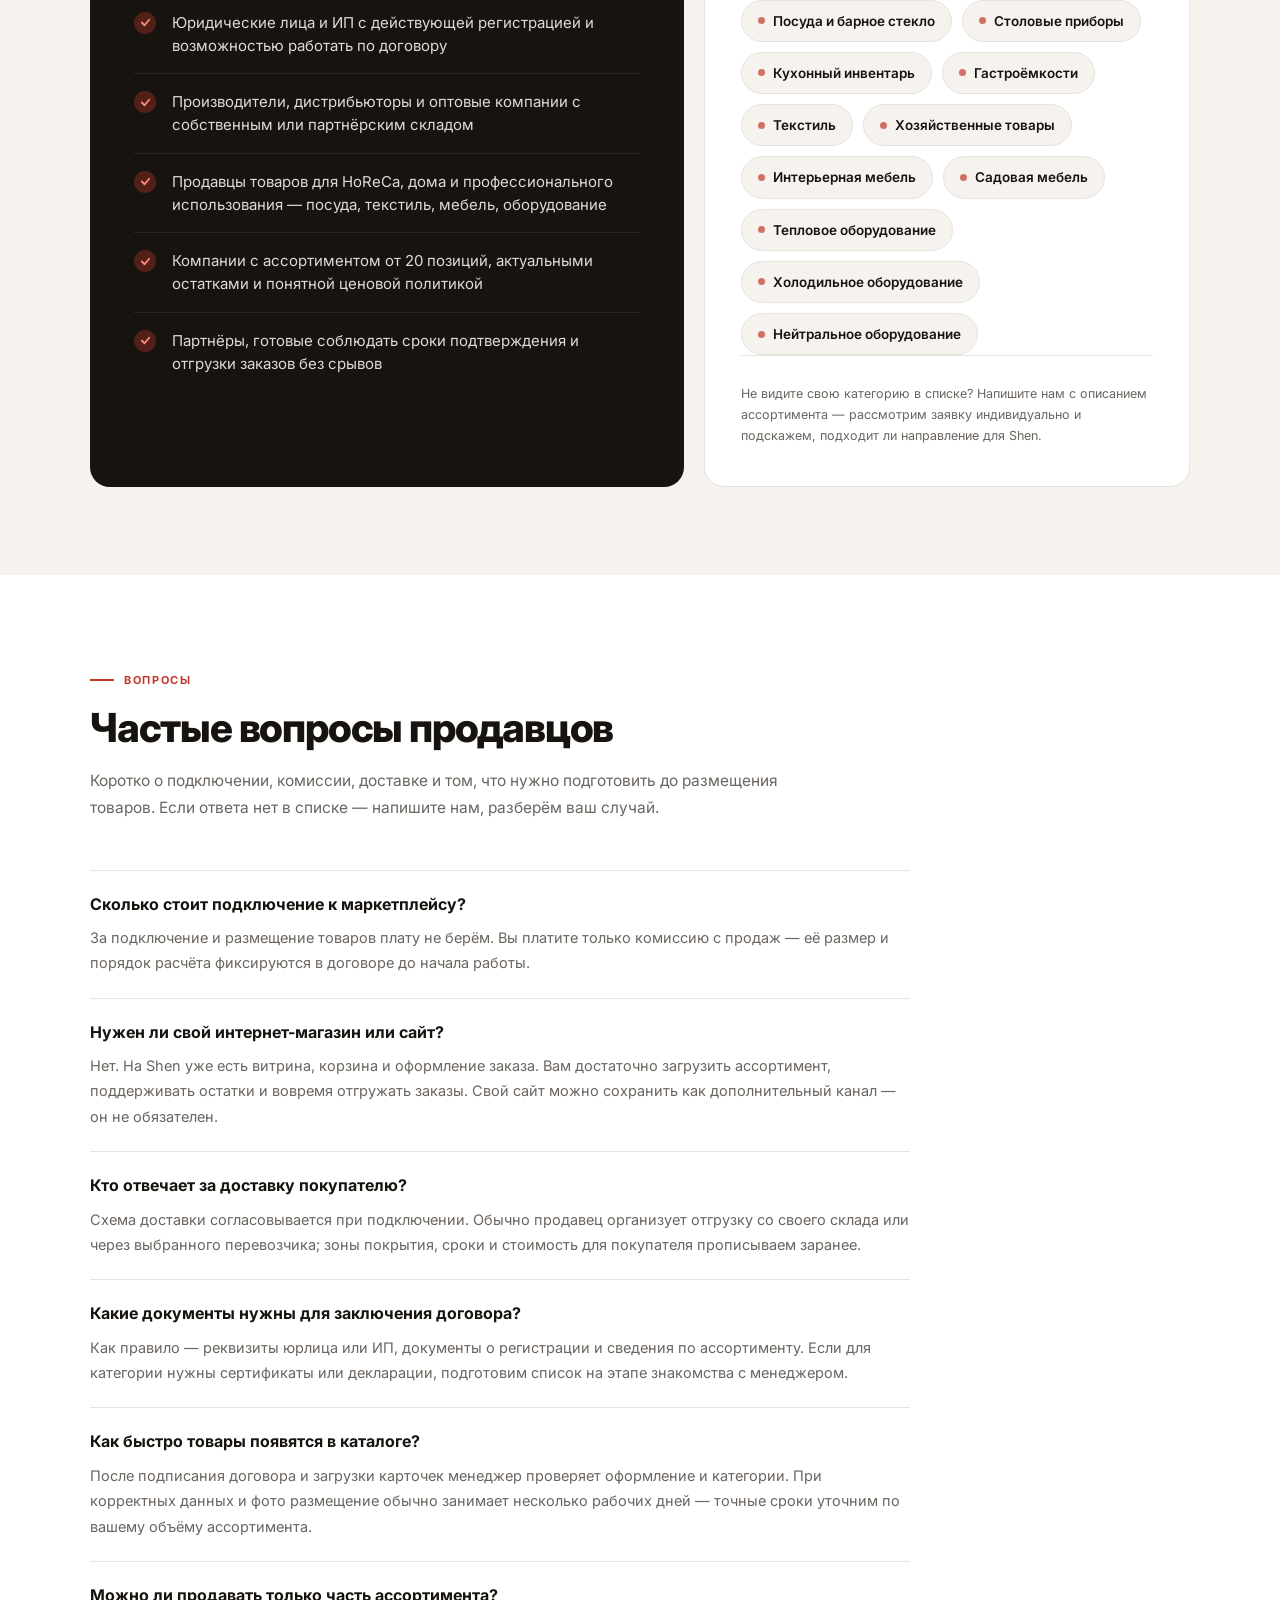
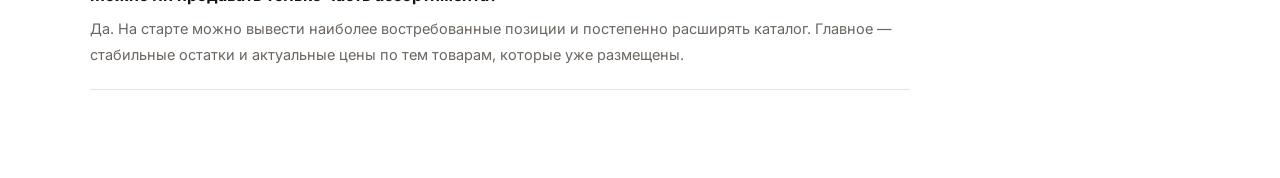
==== commit 64503247: "Remove unused HTML files and assets: deleted multiple obsolete sections including advantages, counte" ====
--- a/become-seller.html
+++ b/become-seller.html
@@ -186,138 +186,242 @@
     }
     .shp-section-text { font-size: 15.5px; line-height: 1.75; color: var(--muted); }
 
-    .shp-steps { display: grid; grid-template-columns: repeat(5, 1fr); gap: 18px; }
+    .shp-steps {
+      max-width: 820px;
+      display: flex;
+      flex-direction: column;
+      border-top: 1px solid var(--line);
+    }
     .shp-step {
-      background: #fff;
-      border: 1px solid var(--line);
-      border-radius: 16px;
-      padding: 26px 22px;
+      display: grid;
+      grid-template-columns: 72px 1fr;
+      gap: 28px;
+      padding: 36px 0;
+      border-bottom: 1px solid var(--line);
+      align-items: start;
     }
     .shp-step-num {
-      font-size: 36px;
+      font-size: 28px;
       font-weight: 900;
       letter-spacing: -.04em;
-      color: rgba(192,57,43,.18);
-      line-height: 1;
+      color: var(--red);
+      line-height: 1.1;
+      padding-top: 2px;
+    }
+    .shp-step-title {
+      font-size: 22px;
+      font-weight: 800;
+      letter-spacing: -.02em;
       margin-bottom: 12px;
-    }
-    .shp-step-title { font-size: 15px; font-weight: 700; margin-bottom: 8px; line-height: 1.3; }
-    .shp-step-text { font-size: 13px; line-height: 1.65; color: var(--muted); }
-
-    .shp-adv { display: grid; grid-template-columns: repeat(3, 1fr); gap: 22px; }
-    .shp-adv-card {
+      line-height: 1.25;
+    }
+    .shp-step-text {
+      font-size: 15.5px;
+      line-height: 1.8;
+      color: var(--muted);
+    }
+    .shp-step-text + .shp-step-text { margin-top: 12px; }
+
+    /* Terms bento grid */
+    .shp-terms-section { padding: 88px 0; background: var(--bg-soft); }
+    .shp-bento {
+      display: grid;
+      grid-template-columns: repeat(3, 1fr);
+      gap: 14px;
+    }
+    .shp-bitem {
+      border-radius: 18px;
+      padding: 30px 28px;
       border: 1px solid var(--line);
-      border-radius: 16px;
-      padding: 28px 24px;
       background: #fff;
-    }
-    .shp-adv-title { font-size: 16px; font-weight: 700; margin-bottom: 8px; }
-    .shp-adv-text { font-size: 13.5px; line-height: 1.65; color: var(--muted); }
-
-    .shp-terms { display: grid; grid-template-columns: repeat(2, 1fr); gap: 22px; }
-    .shp-term {
+      transition: transform .22s, box-shadow .22s;
+    }
+    .shp-bitem:hover { transform: translateY(-3px); box-shadow: 0 14px 36px rgba(23,19,15,.1); }
+    .shp-bitem--wide { grid-column: span 2; }
+    .shp-bitem--red {
+      background: var(--red);
+      border-color: transparent;
+      color: #fff;
+    }
+    .shp-bitem--red .shp-bitem-num { color: rgba(255,255,255,.5); }
+    .shp-bitem--red .shp-bitem-text { color: rgba(255,255,255,.8); }
+    .shp-bitem--dark {
+      background: var(--ink);
+      border-color: transparent;
+      color: #fff;
+    }
+    .shp-bitem--dark .shp-bitem-num { color: rgba(255,255,255,.35); }
+    .shp-bitem--dark .shp-bitem-text { color: rgba(255,255,255,.65); }
+    .shp-bitem--soft { background: var(--bg-soft); }
+    .shp-bitem-num {
+      font-size: 11px;
+      font-weight: 800;
+      letter-spacing: .12em;
+      color: var(--red);
+      margin-bottom: 18px;
+      display: block;
+    }
+    .shp-bitem-title {
+      font-size: 17px;
+      font-weight: 800;
+      letter-spacing: -.02em;
+      margin-bottom: 8px;
+      line-height: 1.2;
+    }
+    .shp-bitem--wide .shp-bitem-title { font-size: 22px; }
+    .shp-bitem-text { font-size: 13.5px; line-height: 1.65; color: var(--muted); }
+
+    /* Who can become a seller — split layout */
+    .shp-who-wrap {
+      display: grid;
+      grid-template-columns: 1.1fr 0.9fr;
+      gap: 20px;
+      align-items: stretch;
+    }
+    .shp-who-left {
+      background: var(--ink);
+      border-radius: 20px;
+      padding: 48px 44px;
+      color: #fff;
+    }
+    .shp-who-left-title {
+      font-size: 13px;
+      font-weight: 700;
+      letter-spacing: .12em;
+      text-transform: uppercase;
+      color: rgba(255,255,255,.4);
+      margin-bottom: 28px;
+    }
+    .shp-who-checks { list-style: none; display: flex; flex-direction: column; gap: 0; }
+    .shp-who-checks li {
+      display: flex;
+      align-items: flex-start;
+      gap: 16px;
+      padding: 16px 0;
+      border-bottom: 1px solid rgba(255,255,255,.08);
+      font-size: 15px;
+      line-height: 1.55;
+      color: rgba(255,255,255,.85);
+    }
+    .shp-who-checks li:first-child { padding-top: 0; }
+    .shp-who-checks li:last-child { border-bottom: none; padding-bottom: 0; }
+    .shp-who-check-icon {
+      flex-shrink: 0;
+      width: 22px;
+      height: 22px;
+      border-radius: 50%;
+      background: rgba(192,57,43,.35);
+      display: flex;
+      align-items: center;
+      justify-content: center;
+      margin-top: 1px;
+    }
+    .shp-who-check-icon svg { width: 11px; height: 11px; color: #ff8a7a; }
+
+    .shp-who-right {
+      border-radius: 20px;
+      border: 1px solid var(--line);
+      padding: 40px 36px;
       background: #fff;
-      border: 1px solid var(--line);
-      border-radius: 16px;
-      padding: 28px 26px;
-    }
-    .shp-term-icon {
-      width: 44px;
-      height: 44px;
-      border-radius: 12px;
-      background: rgba(192,57,43,.1);
-      color: var(--red);
       display: flex;
-      align-items: center;
-      justify-content: center;
-      margin-bottom: 16px;
-      font-size: 18px;
-      font-weight: 800;
-    }
-    .shp-term-title { font-size: 16px; font-weight: 700; margin-bottom: 8px; }
-    .shp-term-text { font-size: 13.5px; line-height: 1.65; color: var(--muted); }
-
-    .shp-req { display: grid; grid-template-columns: 1fr 1fr; gap: 22px; }
-    .shp-req-card {
-      border: 1px solid var(--line);
-      border-radius: 16px;
-      padding: 28px 26px;
+      flex-direction: column;
+    }
+    .shp-who-right-title {
+      font-size: 13px;
+      font-weight: 700;
+      letter-spacing: .12em;
+      text-transform: uppercase;
+      color: var(--muted);
+      margin-bottom: 24px;
+    }
+    .shp-cats { display: flex; flex-wrap: wrap; gap: 10px; }
+    .shp-cat {
+      display: inline-flex;
+      align-items: center;
+      gap: 8px;
+      padding: 10px 16px;
+      border-radius: 100px;
+      border: 1.5px solid var(--line);
+      font-size: 13.5px;
+      font-weight: 600;
+      color: var(--ink);
       background: var(--bg-soft);
-    }
-    .shp-req-title { font-size: 17px; font-weight: 700; margin-bottom: 14px; }
-    .shp-req-list { list-style: none; display: flex; flex-direction: column; gap: 10px; }
-    .shp-req-list li {
-      font-size: 14px;
-      line-height: 1.6;
+      transition: border-color .18s, background .18s;
+    }
+    .shp-cat:hover { border-color: var(--red); background: rgba(192,57,43,.05); }
+    .shp-cat-dot {
+      width: 7px;
+      height: 7px;
+      border-radius: 50%;
+      background: var(--red);
+      flex-shrink: 0;
+      opacity: .7;
+    }
+    .shp-who-note {
+      margin-top: auto;
+      padding-top: 28px;
+      font-size: 12.5px;
+      line-height: 1.65;
       color: var(--muted);
-      padding-left: 18px;
+      border-top: 1px solid var(--line);
+    }
+
+    /* CTA block — matches main page style */
+    .shp-cta {
+      border-radius: 22px;
+      padding: 40px 44px;
+      display: flex;
+      align-items: center;
+      justify-content: space-between;
+      gap: 28px;
+      flex-wrap: wrap;
+      background: #fff;
+      border: 1px solid rgba(0,0,0,.07);
+      box-shadow: 0 2px 8px rgba(0,0,0,.05);
       position: relative;
-    }
-    .shp-req-list li::before {
+      overflow: hidden;
+    }
+    .shp-cta::before {
       content: '';
       position: absolute;
-      left: 0;
-      top: 9px;
-      width: 6px;
-      height: 6px;
-      border-radius: 50%;
+      top: 0; left: 0; right: 0;
+      height: 2px;
+      background: linear-gradient(90deg, var(--red) 0%, #e74c3c 50%, transparent 100%);
+    }
+    .shp-cta-text h3 {
+      font-size: 22px;
+      font-weight: 800;
+      color: var(--ink);
+      letter-spacing: -.02em;
+      margin-bottom: 8px;
+    }
+    .shp-cta-text p { font-size: 14px; color: var(--muted); max-width: 500px; line-height: 1.7; }
+    .shp-cta-btns { display: flex; flex-wrap: wrap; gap: 12px; flex-shrink: 0; }
+    .shp-cta-btn {
+      display: inline-flex;
+      align-items: center;
+      gap: 10px;
+      padding: 13px 28px;
+      border-radius: 12px;
       background: var(--red);
-    }
-
-    .shp-apply-wrap {
-      display: grid;
-      grid-template-columns: 1fr 1.1fr;
-      gap: 48px;
-      align-items: start;
-    }
-    .shp-form {
-      background: #fff;
-      border: 1px solid var(--line);
-      border-radius: 20px;
-      padding: 36px 32px;
-    }
-    .shp-form-title { font-size: 20px; font-weight: 800; margin-bottom: 6px; }
-    .shp-form-sub { font-size: 13.5px; color: var(--muted); margin-bottom: 28px; line-height: 1.6; }
-    .shp-form-grid { display: grid; grid-template-columns: 1fr 1fr; gap: 16px; margin-bottom: 16px; }
-    .shp-field { display: flex; flex-direction: column; gap: 7px; }
-    .shp-field--full { grid-column: 1 / -1; }
-    .shp-field label { font-size: 12.5px; font-weight: 600; color: var(--ink); }
-    .shp-field input,
-    .shp-field select,
-    .shp-field textarea {
-      font-family: inherit;
+      color: #fff;
       font-size: 14px;
-      padding: 13px 16px;
-      border: 1px solid var(--line);
-      border-radius: 12px;
-      background: var(--bg-soft);
-      color: var(--ink);
-      transition: border-color .2s, background .2s;
-    }
-    .shp-field input:focus,
-    .shp-field select:focus,
-    .shp-field textarea:focus {
-      outline: none;
-      border-color: var(--red);
-      background: #fff;
-    }
-    .shp-field textarea { min-height: 110px; resize: vertical; }
-    .shp-form-note { font-size: 12px; color: var(--muted); margin-top: 14px; line-height: 1.5; }
-    .shp-form-actions { margin-top: 22px; }
-    .shp-form-actions .shp-btn { width: 100%; justify-content: center; }
-
-    .shp-contact-card {
-      background: linear-gradient(140deg, var(--red) 0%, var(--red-dark) 100%);
-      border-radius: 20px;
-      padding: 36px 32px;
-      color: #fff;
-    }
-    .shp-contact-card h3 { font-size: 22px; font-weight: 800; margin-bottom: 12px; letter-spacing: -.02em; }
-    .shp-contact-card p { font-size: 14.5px; line-height: 1.7; color: rgba(255,255,255,.88); margin-bottom: 24px; }
-    .shp-contact-list { list-style: none; display: flex; flex-direction: column; gap: 14px; }
-    .shp-contact-list li { font-size: 14px; line-height: 1.5; }
-    .shp-contact-list a { color: #fff; font-weight: 700; border-bottom: 1px solid rgba(255,255,255,.35); }
-    .shp-contact-list a:hover { border-bottom-color: #fff; }
+      font-weight: 700;
+      white-space: nowrap;
+      letter-spacing: .01em;
+      transition: background .2s, transform .2s, box-shadow .2s;
+    }
+    .shp-cta-btn:hover {
+      background: #a93226;
+      transform: translateX(3px);
+      box-shadow: 0 8px 24px rgba(192,57,43,.4);
+    }
+    .shp-cta-btn svg { width: 15px; height: 15px; transition: transform .2s; }
+    .shp-cta-btn:hover svg { transform: translateX(3px); }
+    .shp-cta-btn--ghost {
+      background: var(--ink);
+    }
+    .shp-cta-btn--ghost:hover { background: #2c2520; }
 
     .shp-faq { max-width: 820px; }
     .shp-faq-item { border-bottom: 1px solid var(--line); padding: 22px 0; }
@@ -337,13 +441,16 @@
       .shp-stat:nth-child(2) { border-right: none; }
       .shp-stat:nth-child(1), .shp-stat:nth-child(2) { border-bottom: 1px solid var(--line); }
       .shp-section { padding: 60px 0; }
-      .shp-steps { grid-template-columns: 1fr 1fr; }
-      .shp-adv, .shp-terms, .shp-req { grid-template-columns: 1fr; }
-      .shp-apply-wrap { grid-template-columns: 1fr; }
-      .shp-form-grid { grid-template-columns: 1fr; }
-    }
-    @media (max-width: 520px) {
-      .shp-steps { grid-template-columns: 1fr; }
+      .shp-step { grid-template-columns: 52px 1fr; gap: 18px; padding: 28px 0; }
+      .shp-step-num { font-size: 22px; }
+      .shp-step-title { font-size: 19px; }
+
+      .shp-terms-section { padding: 60px 0; }
+      .shp-bento { grid-template-columns: 1fr; }
+      .shp-bitem--wide { grid-column: span 1; }
+      .shp-who-wrap { grid-template-columns: 1fr; }
+      .shp-who-left { padding: 36px 28px; }
+      .shp-who-right { padding: 32px 28px; }
     }
   </style>
 </head>
@@ -368,11 +475,11 @@
         <div>
           <div class="shp-eyebrow">Для продавцов</div>
           <h1 class="shp-h1">Продавайте на <em>маркетплейсе Shen</em></h1>
-          <p class="shp-lead">Заключите договор с нами, разместите товары в каталоге и получайте заказы от покупателей по всей России — без создания собственного интернет-магазина.</p>
-          <p class="shp-lead" style="margin-bottom:28px;font-size:15px;">Shen — маркетплейс для HoReCa и дома. Мы привлекаем покупателей, обеспечиваем площадку и поддержку — вы занимаетесь ассортиментом, ценами и отгрузкой.</p>
+          <p class="shp-lead">Заключите договор с нами, разместите товары в каталоге и получайте заказы от покупателей по всей России — без создания собственного интернет-магазина и без затрат на рекламу с нуля.</p>
+          <p class="shp-lead" style="margin-bottom:28px;font-size:15px;">Shen — маркетплейс для HoReCa и дома: рестораны, отели, кафе и частные покупатели ищут посуду, оборудование, текстиль и мебель в одном каталоге. Мы привлекаем аудиторию, обеспечиваем витрину, оформление заказа и поддержку — вы отвечаете за ассортимент, цены, остатки и своевременную отгрузку.</p>
           <div class="shp-hero-actions">
             <a href="#apply" class="shp-btn shp-btn--primary">
-              Оставить заявку
+              Написать нам
               <svg viewBox="0 0 24 24" fill="none" stroke="currentColor" stroke-width="2.2" stroke-linecap="round" stroke-linejoin="round"><line x1="5" y1="12" x2="19" y2="12"/><polyline points="12 5 19 12 12 19"/></svg>
             </a>
             <a href="#steps" class="shp-btn shp-btn--ghost">Как подключиться</a>
@@ -399,20 +506,20 @@
     <div class="shp-container">
       <div class="shp-stats">
         <div class="shp-stat">
-          <div class="shp-stat-num">30 000<span>+</span></div>
-          <div class="shp-stat-label">Товаров уже в каталоге — растущий спрос</div>
+          <div class="shp-stat-num">Широкий</div>
+          <div class="shp-stat-label">Ассортимент в каталоге — покупатели уже сравнивают предложения и оформляют заказы</div>
         </div>
         <div class="shp-stat">
           <div class="shp-stat-num">HoReCa<span>+быт</span></div>
-          <div class="shp-stat-label">Рестораны, отели и частные покупатели</div>
+          <div class="shp-stat-label">Рестораны, отели, кафе и частные покупатели в одном канале продаж</div>
         </div>
         <div class="shp-stat">
           <div class="shp-stat-num">РФ</div>
-          <div class="shp-stat-label">Доставка и покупатели по всей России</div>
+          <div class="shp-stat-label">География заказов по всей России — от крупных городов до регионов</div>
         </div>
         <div class="shp-stat">
           <div class="shp-stat-num">0<span>₽</span></div>
-          <div class="shp-stat-label">За подключение — оплата только комиссии с продаж</div>
+          <div class="shp-stat-label">За подключение не берём плату — оплата только комиссии с продаж</div>
         </div>
       </div>
     </div>
@@ -423,112 +530,115 @@
       <div class="shp-section-head">
         <div class="shp-eyebrow">Подключение</div>
         <h2 class="shp-h2">5 шагов до первых продаж</h2>
-        <p class="shp-section-text">Прозрачный процесс: от заявки до размещения товаров в каталоге. На каждом этапе вас сопровождает менеджер Shen.</p>
+        <p class="shp-section-text">Подключение к Shen — это последовательный процесс: от первой заявки до появления товаров в каталоге и первых заказов. На каждом этапе вас сопровождает менеджер: помогаем с документами, категориями, оформлением карточек и схемой отгрузки, чтобы вы быстрее вышли на продажи и понимали условия работы заранее.</p>
       </div>
       <div class="shp-steps">
         <div class="shp-step">
           <div class="shp-step-num">01</div>
-          <div class="shp-step-title">Заявка</div>
-          <div class="shp-step-text">Заполните форму на сайте или напишите на почту. Укажите компанию, ассортимент и регион работы.</div>
+          <div>
+            <div class="shp-step-title">Заявка</div>
+            <p class="shp-step-text">Оставьте заявку на сайте или напишите на почту. В письме укажите название компании, правовой статус (ООО или ИП), основной ассортимент и категории, с которыми хотите выйти на площадку. Полезно сразу сообщить примерный объём склада, регион отгрузки и есть ли опыт продаж на маркетплейсах или в B2B.</p>
+            <p class="shp-step-text">Чем подробнее описание на старте, тем быстрее менеджер поймёт, подходит ли ваш ассортимент под каталог Shen, и подготовит вопросы к следующему этапу.</p>
+          </div>
         </div>
         <div class="shp-step">
           <div class="shp-step-num">02</div>
-          <div class="shp-step-title">Знакомство</div>
-          <div class="shp-step-text">Менеджер свяжется с вами, обсудит товары, категории и условия сотрудничества на маркетплейсе.</div>
+          <div>
+            <div class="shp-step-title">Знакомство</div>
+            <p class="shp-step-text">После заявки с вами связывается менеджер Shen. На созвоне или в переписке уточняем категории товаров, целевую аудиторию (HoReCa, частные покупатели или оба сегмента), ожидания по объёму продаж и возможности по доставке. Разбираем, какие позиции логичнее вывести в первую очередь, а какие добавить позже.</p>
+            <p class="shp-step-text">На этом этапе вы получаете понятную картину: как устроена площадка, какие требования к карточкам и остаткам, какой формат сотрудничества вам подходит.</p>
+          </div>
         </div>
         <div class="shp-step">
           <div class="shp-step-num">03</div>
-          <div class="shp-step-title">Договор</div>
-          <div class="shp-step-text">Заключаем договор — фиксируем комиссию, обязанности сторон, порядок выплат и работу с заказами.</div>
+          <div>
+            <div class="shp-step-title">Договор</div>
+            <p class="shp-step-text">Когда стороны согласны по ассортименту и условиям, заключаем официальный договор. В нём фиксируем комиссию с продаж, обязанности продавца и площадки, сроки подтверждения и отгрузки заказов, порядок выплат, а также правила работы с возвратами, браком и претензиями покупателей.</p>
+            <p class="shp-step-text">Все коммерческие условия становятся прозрачными до размещения товаров: без скрытых сборов за подключение и без неожиданных обязательств после старта.</p>
+          </div>
         </div>
         <div class="shp-step">
           <div class="shp-step-num">04</div>
-          <div class="shp-step-title">Каталог</div>
-          <div class="shp-step-text">Загружаете товары: фото, описания, цены, остатки. Помогаем с оформлением карточек.</div>
+          <div>
+            <div class="shp-step-title">Каталог</div>
+            <p class="shp-step-text">После подписания договора загружаете товары в каталог: фото, названия, описания, характеристики, цены и актуальные остатки. Карточки должны быть понятными покупателю — с корректными параметрами, единицами измерения и изображениями, которые показывают товар как есть.</p>
+            <p class="shp-step-text">Если нужно, менеджер помогает довести оформление до стандартов площадки: подсказывает по категориям, структуре описания и типичным ошибкам, из‑за которых карточка хуже продаётся или дольше проходит проверку.</p>
+          </div>
         </div>
         <div class="shp-step">
           <div class="shp-step-num">05</div>
-          <div class="shp-step-title">Продажи</div>
-          <div class="shp-step-text">Покупатели находят ваши товары, оформляют заказ — вы получаете уведомление и отгружаете.</div>
+          <div>
+            <div class="shp-step-title">Продажи</div>
+            <p class="shp-step-text">Когда товары опубликованы, покупатели находят их в каталоге Shen — рядом с предложениями других продавцов — и оформляют заказ. Вы получаете уведомление, комплектуете отправление и отгружаете в сроки, согласованные в договоре.</p>
+            <p class="shp-step-text">Дальше работа идёт в привычном цикле: обновляете остатки и цены, следите за заказами, при необходимости расширяете ассортимент. Поддержка Shen помогает с вопросами по карточкам, доставке и спорным ситуациям — вы не остаётесь один на один с площадкой.</p>
+          </div>
         </div>
       </div>
     </div>
   </section>
 
-  <section class="shp-section shp-section--soft">
+  <section class="shp-terms-section" id="terms">
     <div class="shp-container">
       <div class="shp-section-head">
-        <div class="shp-eyebrow">Преимущества</div>
-        <h2 class="shp-h2">Зачем продавать на Shen</h2>
-        <p class="shp-section-text">Мы создаём площадку, привлекаем покупателей и берём на себя инфраструктуру — вы фокусируетесь на товарах и сервисе.</p>
-      </div>
-      <div class="shp-adv">
-        <div class="shp-adv-card">
-          <div class="shp-adv-title">Готовая аудитория</div>
-          <div class="shp-adv-text">Покупатели уже ищут товары на Shen — не нужно строить трафик и рекламу с нуля.</div>
-        </div>
-        <div class="shp-adv-card">
-          <div class="shp-adv-title">Без своего сайта</div>
-          <div class="shp-adv-text">Размещайте каталог на нашей площадке — витрина, корзина и оформление заказа уже готовы.</div>
-        </div>
-        <div class="shp-adv-card">
-          <div class="shp-adv-title">Прозрачная комиссия</div>
-          <div class="shp-adv-text">Фиксированный процент с продаж — без скрытых платежей. Условия закреплены в договоре.</div>
-        </div>
-        <div class="shp-adv-card">
-          <div class="shp-adv-title">Поддержка продавцов</div>
-          <div class="shp-adv-text">Помогаем с карточками товаров, настройкой доставки и решением вопросов по заказам.</div>
-        </div>
-        <div class="shp-adv-card">
-          <div class="shp-adv-title">Аналитика продаж</div>
-          <div class="shp-adv-text">Отслеживайте заказы, выручку и популярные позиции — принимайте решения на основе данных.</div>
-        </div>
-        <div class="shp-adv-card">
-          <div class="shp-adv-title">Выплаты по расписанию</div>
-          <div class="shp-adv-text">Регулярные перечисления на расчётный счёт — порядок и сроки прописаны в договоре.</div>
-        </div>
-      </div>
-    </div>
-  </section>
-
-  <section class="shp-section" id="terms">
-    <div class="shp-container">
-      <div class="shp-section-head">
-        <div class="shp-eyebrow">Договор</div>
-        <h2 class="shp-h2">Что фиксируем в договоре</h2>
-        <p class="shp-section-text">Договор с Shen — основа работы на маркетплейсе. Все ключевые условия прозрачны и согласуются до начала размещения товаров.</p>
-      </div>
-      <div class="shp-terms">
-        <div class="shp-term">
-          <div class="shp-term-icon">01</div>
-          <div class="shp-term-title">Комиссия маркетплейса</div>
-          <div class="shp-term-text">Размер комиссии с каждой продажи, порядок расчёта и удержания. Без скрытых сборов — всё прописано в договоре.</div>
-        </div>
-        <div class="shp-term">
-          <div class="shp-term-icon">02</div>
-          <div class="shp-term-title">Выплаты продавцу</div>
-          <div class="shp-term-text">Периодичность перечислений, минимальная сумма выплаты, реквизиты и порядок закрывающих документов.</div>
-        </div>
-        <div class="shp-term">
-          <div class="shp-term-icon">03</div>
-          <div class="shp-term-title">Обработка заказов</div>
-          <div class="shp-term-text">Сроки подтверждения и отгрузки, ответственность за комплектацию, работа с возвратами и претензиями покупателей.</div>
-        </div>
-        <div class="shp-term">
-          <div class="shp-term-icon">04</div>
-          <div class="shp-term-title">Требования к товарам</div>
-          <div class="shp-term-text">Качество, соответствие описанию, наличие сертификатов и документов — стандарты для всех продавцов площадки.</div>
-        </div>
-        <div class="shp-term">
-          <div class="shp-term-icon">05</div>
-          <div class="shp-term-title">Доставка</div>
-          <div class="shp-term-text">Кто организует доставку, зоны покрытия, сроки и стоимость — согласовывается при подключении.</div>
-        </div>
-        <div class="shp-term">
-          <div class="shp-term-icon">06</div>
-          <div class="shp-term-title">Срок и расторжение</div>
-          <div class="shp-term-text">Срок действия договора, условия продления и порядок прекращения сотрудничества с выводом остатков.</div>
-        </div>
+        <div class="shp-eyebrow">Условия</div>
+        <h2 class="shp-h2">Условия работы на Shen</h2>
+        <p class="shp-section-text">Мы берём на себя площадку, привлечение покупателей и инфраструктуру заказа. Коммерческие условия — комиссия, выплаты, доставка и ответственность сторон — фиксируются в договоре до размещения товаров, без скрытых платежей.</p>
+      </div>
+      <div class="shp-bento">
+
+        <!-- Row 1: wide red + normal -->
+        <div class="shp-bitem shp-bitem--wide shp-bitem--red">
+          <span class="shp-bitem-num">01</span>
+          <div class="shp-bitem-title">Готовая аудитория</div>
+          <div class="shp-bitem-text">Покупатели уже ищут товары для бизнеса и дома на Shen. Вам не нужно строить трафик и рекламу с нуля: мы привлекаем клиентов, а вы получаете заказы по своему ассортименту.</div>
+        </div>
+        <div class="shp-bitem shp-bitem--soft">
+          <span class="shp-bitem-num">02</span>
+          <div class="shp-bitem-title">Без своего сайта</div>
+          <div class="shp-bitem-text">Витрина, корзина, оформление заказа и базовая поддержка покупателей уже есть на площадке. Вам достаточно поддерживать актуальный каталог и вовремя отгружать.</div>
+        </div>
+
+        <!-- Row 2: normal + wide dark -->
+        <div class="shp-bitem">
+          <span class="shp-bitem-num">03</span>
+          <div class="shp-bitem-title">Комиссия и выплаты</div>
+          <div class="shp-bitem-text">Фиксированный процент с продаж без скрытых сборов за подключение. Размер комиссии и периодичность перечислений прописываются в договоре заранее.</div>
+        </div>
+        <div class="shp-bitem shp-bitem--wide shp-bitem--dark">
+          <span class="shp-bitem-num">04</span>
+          <div class="shp-bitem-title">Обработка заказов</div>
+          <div class="shp-bitem-text">В договоре фиксируем сроки подтверждения и отгрузки, ответственность за комплектацию и качество. Отдельно описываем порядок работы с возвратами, браком и претензиями покупателей.</div>
+        </div>
+
+        <!-- Row 3: three equal -->
+        <div class="shp-bitem shp-bitem--soft">
+          <span class="shp-bitem-num">05</span>
+          <div class="shp-bitem-title">Требования к товарам</div>
+          <div class="shp-bitem-text">Товары должны соответствовать описанию, иметь необходимые сертификаты и документы. Единые стандарты качества действуют для всех продавцов на площадке.</div>
+        </div>
+        <div class="shp-bitem">
+          <span class="shp-bitem-num">06</span>
+          <div class="shp-bitem-title">Доставка</div>
+          <div class="shp-bitem-text">Схема доставки согласовывается при подключении: кто организует отправку, какие зоны покрываете, какие сроки и стоимость видит покупатель.</div>
+        </div>
+        <div class="shp-bitem shp-bitem--soft">
+          <span class="shp-bitem-num">07</span>
+          <div class="shp-bitem-title">Поддержка продавцов</div>
+          <div class="shp-bitem-text">Помогаем с карточками товаров, категориями, настройкой доставки и разбором спорных ситуаций по заказам — вы не остаётесь один на один с площадкой.</div>
+        </div>
+
+        <!-- Row 4: wide + normal -->
+        <div class="shp-bitem shp-bitem--wide">
+          <span class="shp-bitem-num">08</span>
+          <div class="shp-bitem-title">Аналитика продаж</div>
+          <div class="shp-bitem-text">Отслеживайте заказы, выручку и популярные позиции. По данным видно, какие товары заходят лучше, где нужно скорректировать цену или остатки — решения принимаете на цифрах, а не наугад.</div>
+        </div>
+        <div class="shp-bitem shp-bitem--soft">
+          <span class="shp-bitem-num">09</span>
+          <div class="shp-bitem-title">Срок и расторжение</div>
+          <div class="shp-bitem-text">В договоре указываем срок действия, условия продления и понятный порядок прекращения сотрудничества — без неожиданных обязательств.</div>
+        </div>
+
       </div>
     </div>
   </section>
@@ -538,170 +648,101 @@
       <div class="shp-section-head">
         <div class="shp-eyebrow">Требования</div>
         <h2 class="shp-h2">Кто может стать продавцом</h2>
-        <p class="shp-section-text">Мы работаем с юридическими лицами и ИП, которые готовы соблюдать стандарты качества и условия договора.</p>
-      </div>
-      <div class="shp-req">
-        <div class="shp-req-card">
-          <div class="shp-req-title">Подходят</div>
-          <ul class="shp-req-list">
-            <li>Юридические лица и ИП с действующей регистрацией</li>
-            <li>Производители, дистрибьюторы и оптовые компании</li>
-            <li>Продавцы товаров для HoReCa, дома и профессионального использования</li>
-            <li>Компании с ассортиментом от 20 позиций и стабильными остатками</li>
-            <li>Партнёры, готовые работать по договору и соблюдать сроки отгрузки</li>
+        <p class="shp-section-text">Мы работаем с юридическими лицами и ИП, у которых есть подтверждённый ассортимент, стабильные остатки и готовность соблюдать стандарты качества и сроки отгрузки. Площадка подходит и производителям, и дистрибьюторам, и оптовым компаниям.</p>
+      </div>
+      <div class="shp-who-wrap">
+        <div class="shp-who-left">
+          <div class="shp-who-left-title">Кому подходит</div>
+          <ul class="shp-who-checks">
+            <li>
+              <span class="shp-who-check-icon">
+                <svg viewBox="0 0 12 12" fill="none" stroke="currentColor" stroke-width="2" stroke-linecap="round" stroke-linejoin="round"><polyline points="2 6 5 9 10 3"/></svg>
+              </span>
+              Юридические лица и ИП с действующей регистрацией и возможностью работать по договору
+            </li>
+            <li>
+              <span class="shp-who-check-icon">
+                <svg viewBox="0 0 12 12" fill="none" stroke="currentColor" stroke-width="2" stroke-linecap="round" stroke-linejoin="round"><polyline points="2 6 5 9 10 3"/></svg>
+              </span>
+              Производители, дистрибьюторы и оптовые компании с собственным или партнёрским складом
+            </li>
+            <li>
+              <span class="shp-who-check-icon">
+                <svg viewBox="0 0 12 12" fill="none" stroke="currentColor" stroke-width="2" stroke-linecap="round" stroke-linejoin="round"><polyline points="2 6 5 9 10 3"/></svg>
+              </span>
+              Продавцы товаров для HoReCa, дома и профессионального использования — посуда, текстиль, мебель, оборудование
+            </li>
+            <li>
+              <span class="shp-who-check-icon">
+                <svg viewBox="0 0 12 12" fill="none" stroke="currentColor" stroke-width="2" stroke-linecap="round" stroke-linejoin="round"><polyline points="2 6 5 9 10 3"/></svg>
+              </span>
+              Компании с ассортиментом от 20 позиций, актуальными остатками и понятной ценовой политикой
+            </li>
+            <li>
+              <span class="shp-who-check-icon">
+                <svg viewBox="0 0 12 12" fill="none" stroke="currentColor" stroke-width="2" stroke-linecap="round" stroke-linejoin="round"><polyline points="2 6 5 9 10 3"/></svg>
+              </span>
+              Партнёры, готовые соблюдать сроки подтверждения и отгрузки заказов без срывов
+            </li>
           </ul>
         </div>
-        <div class="shp-req-card">
-          <div class="shp-req-title">Категории товаров</div>
-          <ul class="shp-req-list">
-            <li>Посуда, барное стекло и столовые приборы</li>
-            <li>Кухонный инвентарь и гастроёмкости</li>
-            <li>Текстиль и хозяйственные товары</li>
-            <li>Интерьерная и садовая мебель</li>
-            <li>Профессиональное тепловое, холодильное и нейтральное оборудование</li>
-          </ul>
+        <div class="shp-who-right">
+          <div class="shp-who-right-title">Категории товаров</div>
+          <div class="shp-cats">
+            <span class="shp-cat"><span class="shp-cat-dot"></span>Посуда и барное стекло</span>
+            <span class="shp-cat"><span class="shp-cat-dot"></span>Столовые приборы</span>
+            <span class="shp-cat"><span class="shp-cat-dot"></span>Кухонный инвентарь</span>
+            <span class="shp-cat"><span class="shp-cat-dot"></span>Гастроёмкости</span>
+            <span class="shp-cat"><span class="shp-cat-dot"></span>Текстиль</span>
+            <span class="shp-cat"><span class="shp-cat-dot"></span>Хозяйственные товары</span>
+            <span class="shp-cat"><span class="shp-cat-dot"></span>Интерьерная мебель</span>
+            <span class="shp-cat"><span class="shp-cat-dot"></span>Садовая мебель</span>
+            <span class="shp-cat"><span class="shp-cat-dot"></span>Тепловое оборудование</span>
+            <span class="shp-cat"><span class="shp-cat-dot"></span>Холодильное оборудование</span>
+            <span class="shp-cat"><span class="shp-cat-dot"></span>Нейтральное оборудование</span>
+          </div>
+          <p class="shp-who-note">Не видите свою категорию в списке? Напишите нам с описанием ассортимента — рассмотрим заявку индивидуально и подскажем, подходит ли направление для Shen.</p>
         </div>
       </div>
     </div>
   </section>
 
-  <section class="shp-section" id="apply">
-    <div class="shp-container">
-      <div class="shp-apply-wrap">
-        <div>
-          <div class="shp-eyebrow">Заявка</div>
-          <h2 class="shp-h2">Начните сотрудничество</h2>
-          <p class="shp-section-text">Заполните форму — менеджер Shen свяжется с вами в течение 1–2 рабочих дней, обсудит ассортимент и пришлёт проект договора.</p>
-          <div class="shp-contact-card" style="margin-top:32px;">
-            <h3>Или напишите напрямую</h3>
-            <p>Если удобнее — свяжитесь с нами по почте или телефону. Укажите название компании и кратко опишите ассортимент.</p>
-            <ul class="shp-contact-list">
-              <li>Почта: <a href="mailto:zakaz@shen.com.ru">zakaz@shen.com.ru</a></li>
-              <li>Тема письма: «Стать продавцом на Shen»</li>
-            </ul>
-          </div>
-        </div>
-        <form class="shp-form" id="sellerForm">
-          <div class="shp-form-title">Заявка на подключение</div>
-          <div class="shp-form-sub">Все поля обязательны. После отправки откроется почтовый клиент с заполненным письмом.</div>
-          <div class="shp-form-grid">
-            <div class="shp-field">
-              <label for="company">Название компании</label>
-              <input type="text" id="company" name="company" required placeholder="ООО «Пример»">
-            </div>
-            <div class="shp-field">
-              <label for="inn">ИНН</label>
-              <input type="text" id="inn" name="inn" required placeholder="9100000000" pattern="[0-9]{10,12}">
-            </div>
-            <div class="shp-field">
-              <label for="name">Контактное лицо</label>
-              <input type="text" id="name" name="name" required placeholder="Иван Иванов">
-            </div>
-            <div class="shp-field">
-              <label for="phone">Телефон</label>
-              <input type="tel" id="phone" name="phone" required placeholder="+7 (___) ___-__-__">
-            </div>
-            <div class="shp-field shp-field--full">
-              <label for="email">Email</label>
-              <input type="email" id="email" name="email" required placeholder="info@company.ru">
-            </div>
-            <div class="shp-field shp-field--full">
-              <label for="category">Категория товаров</label>
-              <select id="category" name="category" required>
-                <option value="" disabled selected>Выберите категорию</option>
-                <option value="Посуда и кухонный инвентарь">Посуда и кухонный инвентарь</option>
-                <option value="Текстиль и хозтовары">Текстиль и хозтовары</option>
-                <option value="Мебель">Мебель</option>
-                <option value="Профессиональное оборудование">Профессиональное оборудование</option>
-                <option value="HoReCa — комплексный ассортимент">HoReCa — комплексный ассортимент</option>
-                <option value="Другое">Другое</option>
-              </select>
-            </div>
-            <div class="shp-field shp-field--full">
-              <label for="message">О ассортименте</label>
-              <textarea id="message" name="message" placeholder="Кратко опишите товары, бренды, регион работы и объём ассортимента"></textarea>
-            </div>
-          </div>
-          <div class="shp-form-actions">
-            <button type="submit" class="shp-btn shp-btn--primary">
-              Отправить заявку
-              <svg viewBox="0 0 24 24" fill="none" stroke="currentColor" stroke-width="2.2" stroke-linecap="round" stroke-linejoin="round"><line x1="22" y1="2" x2="11" y2="13"/><polygon points="22 2 15 22 11 13 2 9 22 2"/></svg>
-            </button>
-          </div>
-          <p class="shp-form-note">Нажимая «Отправить заявку», вы соглашаетесь на обработку переданных данных для связи по вопросу подключения к маркетплейсу Shen.</p>
-        </form>
-      </div>
-    </div>
-  </section>
-
-  <section class="shp-section shp-section--soft" id="faq">
+  <section class="shp-section" id="faq">
     <div class="shp-container">
       <div class="shp-section-head">
         <div class="shp-eyebrow">Вопросы</div>
         <h2 class="shp-h2">Частые вопросы продавцов</h2>
+        <p class="shp-section-text">Коротко о подключении, комиссии, доставке и том, что нужно подготовить до размещения товаров. Если ответа нет в списке — напишите нам, разберём ваш случай.</p>
       </div>
       <div class="shp-faq">
         <div class="shp-faq-item">
-          <div class="shp-faq-q">Сколько стоит размещение на маркетплейсе?</div>
-          <div class="shp-faq-a">Подключение бесплатное. Shen получает комиссию с каждой успешной продажи — размер фиксируется в договоре и не меняется в одностороннем порядке.</div>
+          <div class="shp-faq-q">Сколько стоит подключение к маркетплейсу?</div>
+          <div class="shp-faq-a">За подключение и размещение товаров плату не берём. Вы платите только комиссию с продаж — её размер и порядок расчёта фиксируются в договоре до начала работы.</div>
         </div>
         <div class="shp-faq-item">
-          <div class="shp-faq-q">Как быстро можно начать продавать?</div>
-          <div class="shp-faq-a">После согласования условий и подписания договора — обычно 3–7 рабочих дней на загрузку каталога и проверку карточек. Срок зависит от объёма ассортимента.</div>
+          <div class="shp-faq-q">Нужен ли свой интернет-магазин или сайт?</div>
+          <div class="shp-faq-a">Нет. На Shen уже есть витрина, корзина и оформление заказа. Вам достаточно загрузить ассортимент, поддерживать остатки и вовремя отгружать заказы. Свой сайт можно сохранить как дополнительный канал — он не обязателен.</div>
         </div>
         <div class="shp-faq-item">
-          <div class="shp-faq-q">Кто доставляет товар покупателю?</div>
-          <div class="shp-faq-a">Это согласовывается при подключении. Продавец может самостоятельно организовать доставку или использовать логистические решения Shen — условия прописываются в договоре.</div>
+          <div class="shp-faq-q">Кто отвечает за доставку покупателю?</div>
+          <div class="shp-faq-a">Схема доставки согласовывается при подключении. Обычно продавец организует отгрузку со своего склада или через выбранного перевозчика; зоны покрытия, сроки и стоимость для покупателя прописываем заранее.</div>
         </div>
         <div class="shp-faq-item">
-          <div class="shp-faq-q">Как происходят выплаты?</div>
-          <div class="shp-faq-a">Выплаты на расчётный счёт по расписанию, указанному в договоре — обычно раз в две недели или раз в месяц. Предоставляем акты и отчёты по продажам.</div>
+          <div class="shp-faq-q">Какие документы нужны для заключения договора?</div>
+          <div class="shp-faq-a">Как правило — реквизиты юрлица или ИП, документы о регистрации и сведения по ассортименту. Если для категории нужны сертификаты или декларации, подготовим список на этапе знакомства с менеджером.</div>
         </div>
         <div class="shp-faq-item">
-          <div class="shp-faq-q">Можно ли продавать товары нескольких брендов?</div>
-          <div class="shp-faq-a">Да, если у вас есть право на их реализацию. При подключении подтверждаете статус официального дистрибьютора или производителя.</div>
+          <div class="shp-faq-q">Как быстро товары появятся в каталоге?</div>
+          <div class="shp-faq-a">После подписания договора и загрузки карточек менеджер проверяет оформление и категории. При корректных данных и фото размещение обычно занимает несколько рабочих дней — точные сроки уточним по вашему объёму ассортимента.</div>
         </div>
         <div class="shp-faq-item">
-          <div class="shp-faq-q">Что если покупатель хочет вернуть товар?</div>
-          <div class="shp-faq-a">Возвраты обрабатываются по законодательству РФ и условиям договора. Shen координирует процесс между покупателем и продавцом.</div>
+          <div class="shp-faq-q">Можно ли продавать только часть ассортимента?</div>
+          <div class="shp-faq-a">Да. На старте можно вывести наиболее востребованные позиции и постепенно расширять каталог. Главное — стабильные остатки и актуальные цены по тем товарам, которые уже размещены.</div>
         </div>
       </div>
     </div>
   </section>
 
-  <footer class="shp-footer">
-    <div class="shp-container">
-      Shen · Маркетплейс · <a href="index.html">На главную</a> · <a href="hotels-horeca.html">Каталог HoReCa</a>
-    </div>
-  </footer>
-
-  <script>
-    document.getElementById('sellerForm').addEventListener('submit', function (e) {
-      e.preventDefault();
-      var company = document.getElementById('company').value;
-      var inn = document.getElementById('inn').value;
-      var name = document.getElementById('name').value;
-      var phone = document.getElementById('phone').value;
-      var email = document.getElementById('email').value;
-      var category = document.getElementById('category').value;
-      var message = document.getElementById('message').value;
-      var body = [
-        'Заявка на подключение продавца к маркетплейсу Shen',
-        '',
-        'Компания: ' + company,
-        'ИНН: ' + inn,
-        'Контактное лицо: ' + name,
-        'Телефон: ' + phone,
-        'Email: ' + email,
-        'Категория: ' + category,
-        '',
-        'О ассортименте:',
-        message || '—'
-      ].join('\n');
-      window.location.href = 'mailto:zakaz@shen.com.ru?subject=' +
-        encodeURIComponent('Заявка: стать продавцом на Shen — ' + company) +
-        '&body=' + encodeURIComponent(body);
-    });
-  </script>
+
 </body>
 </html>
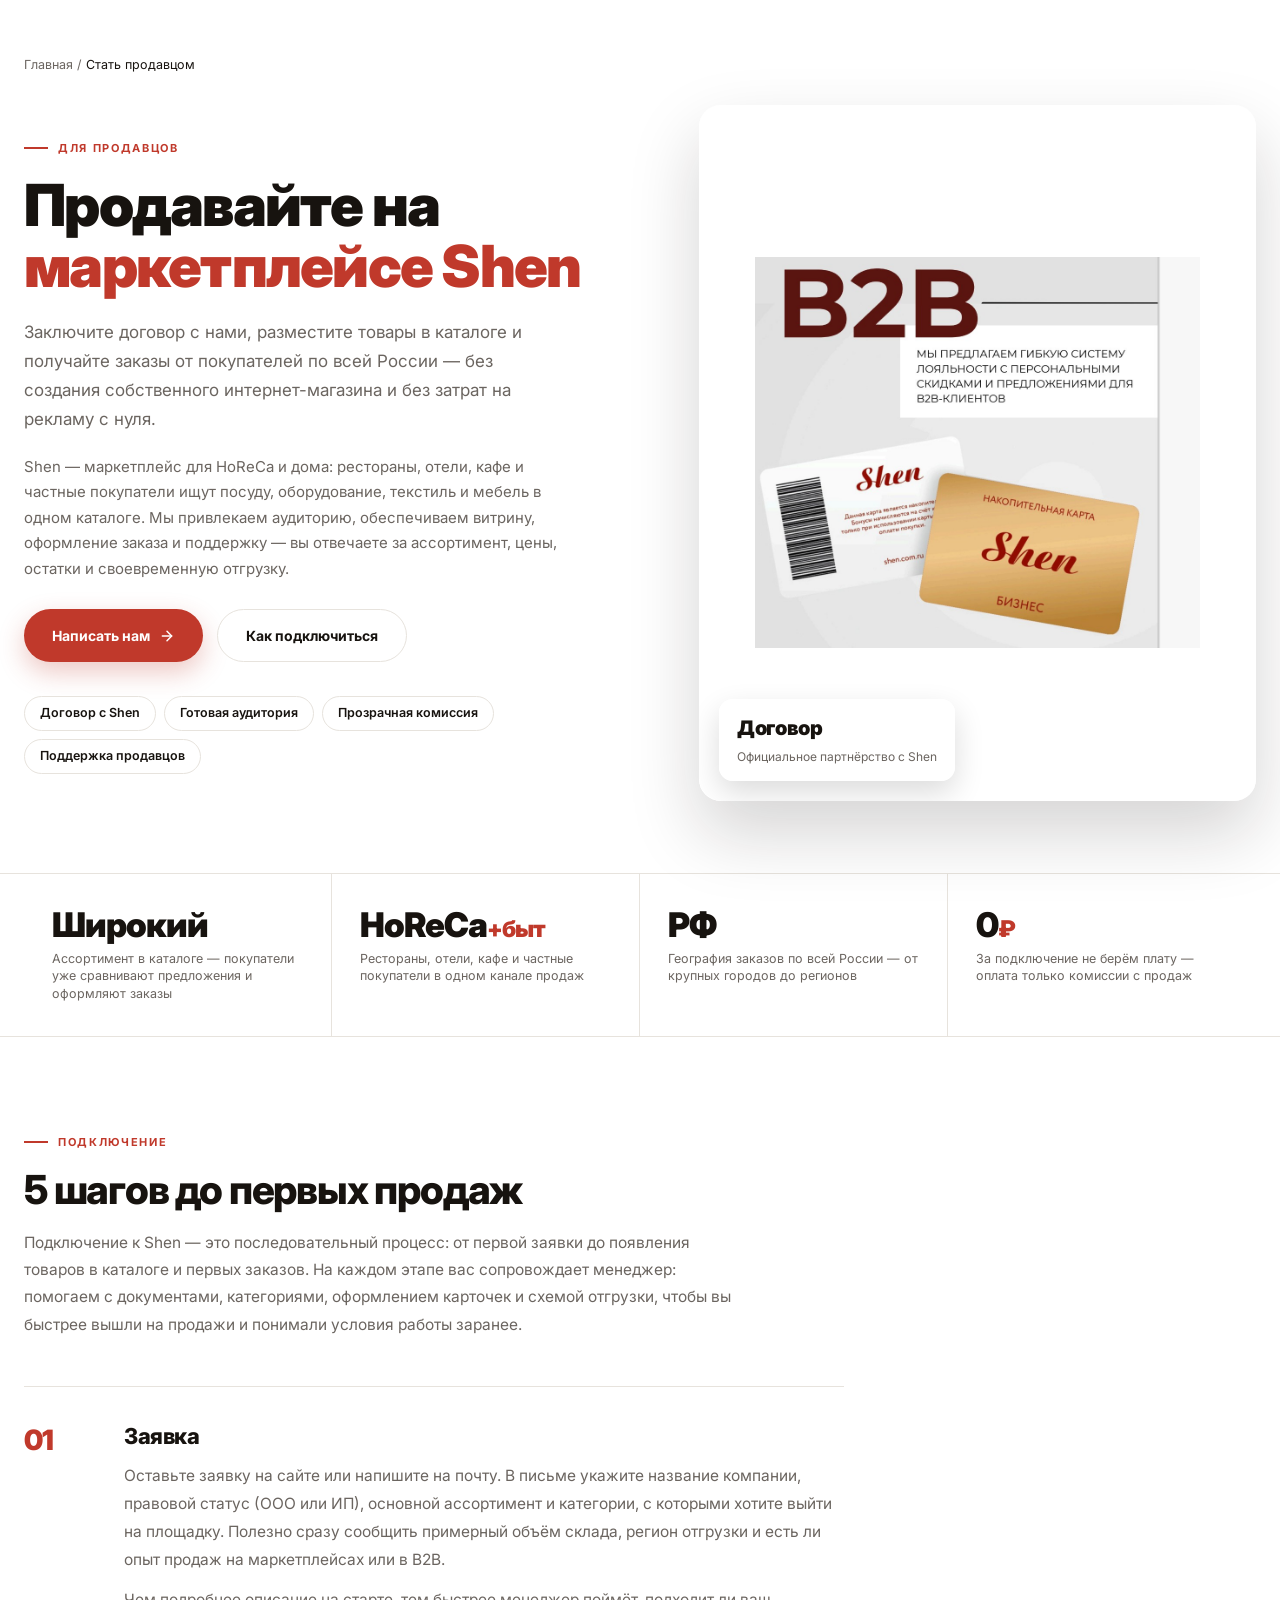
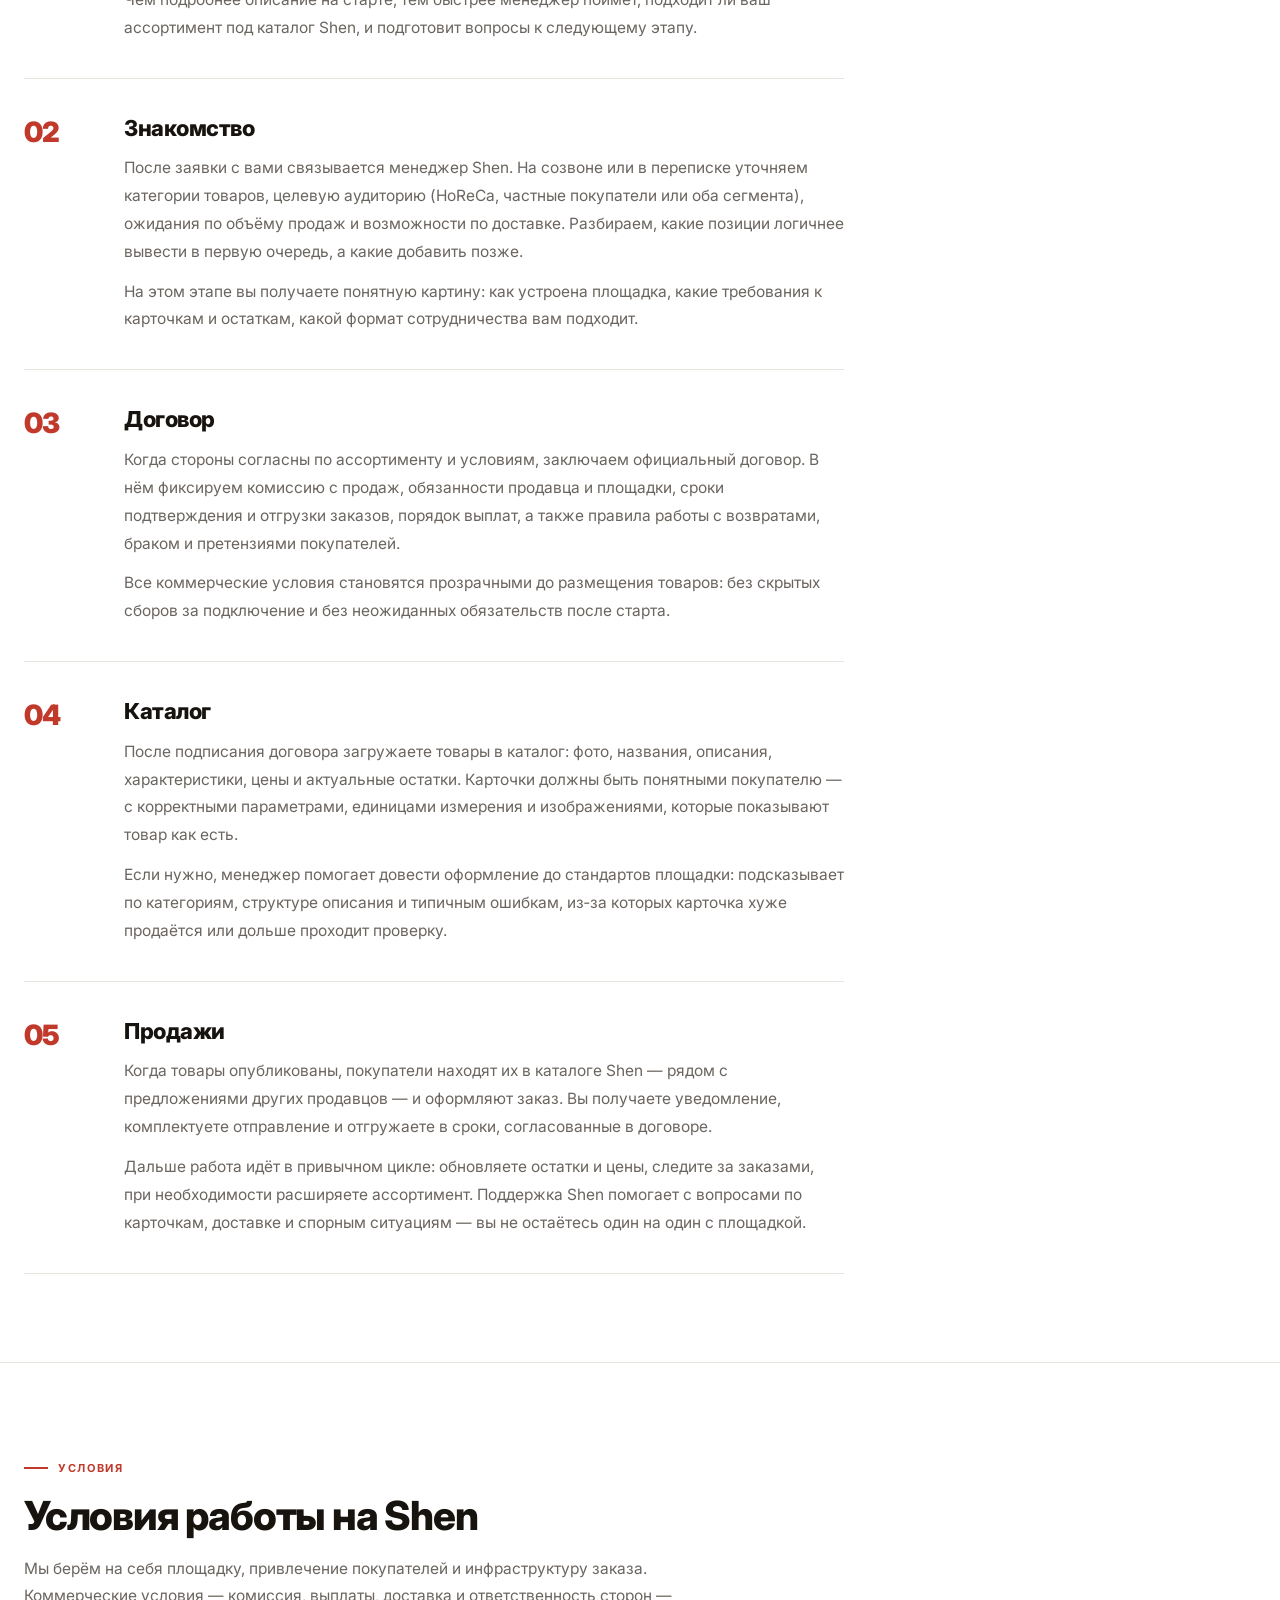
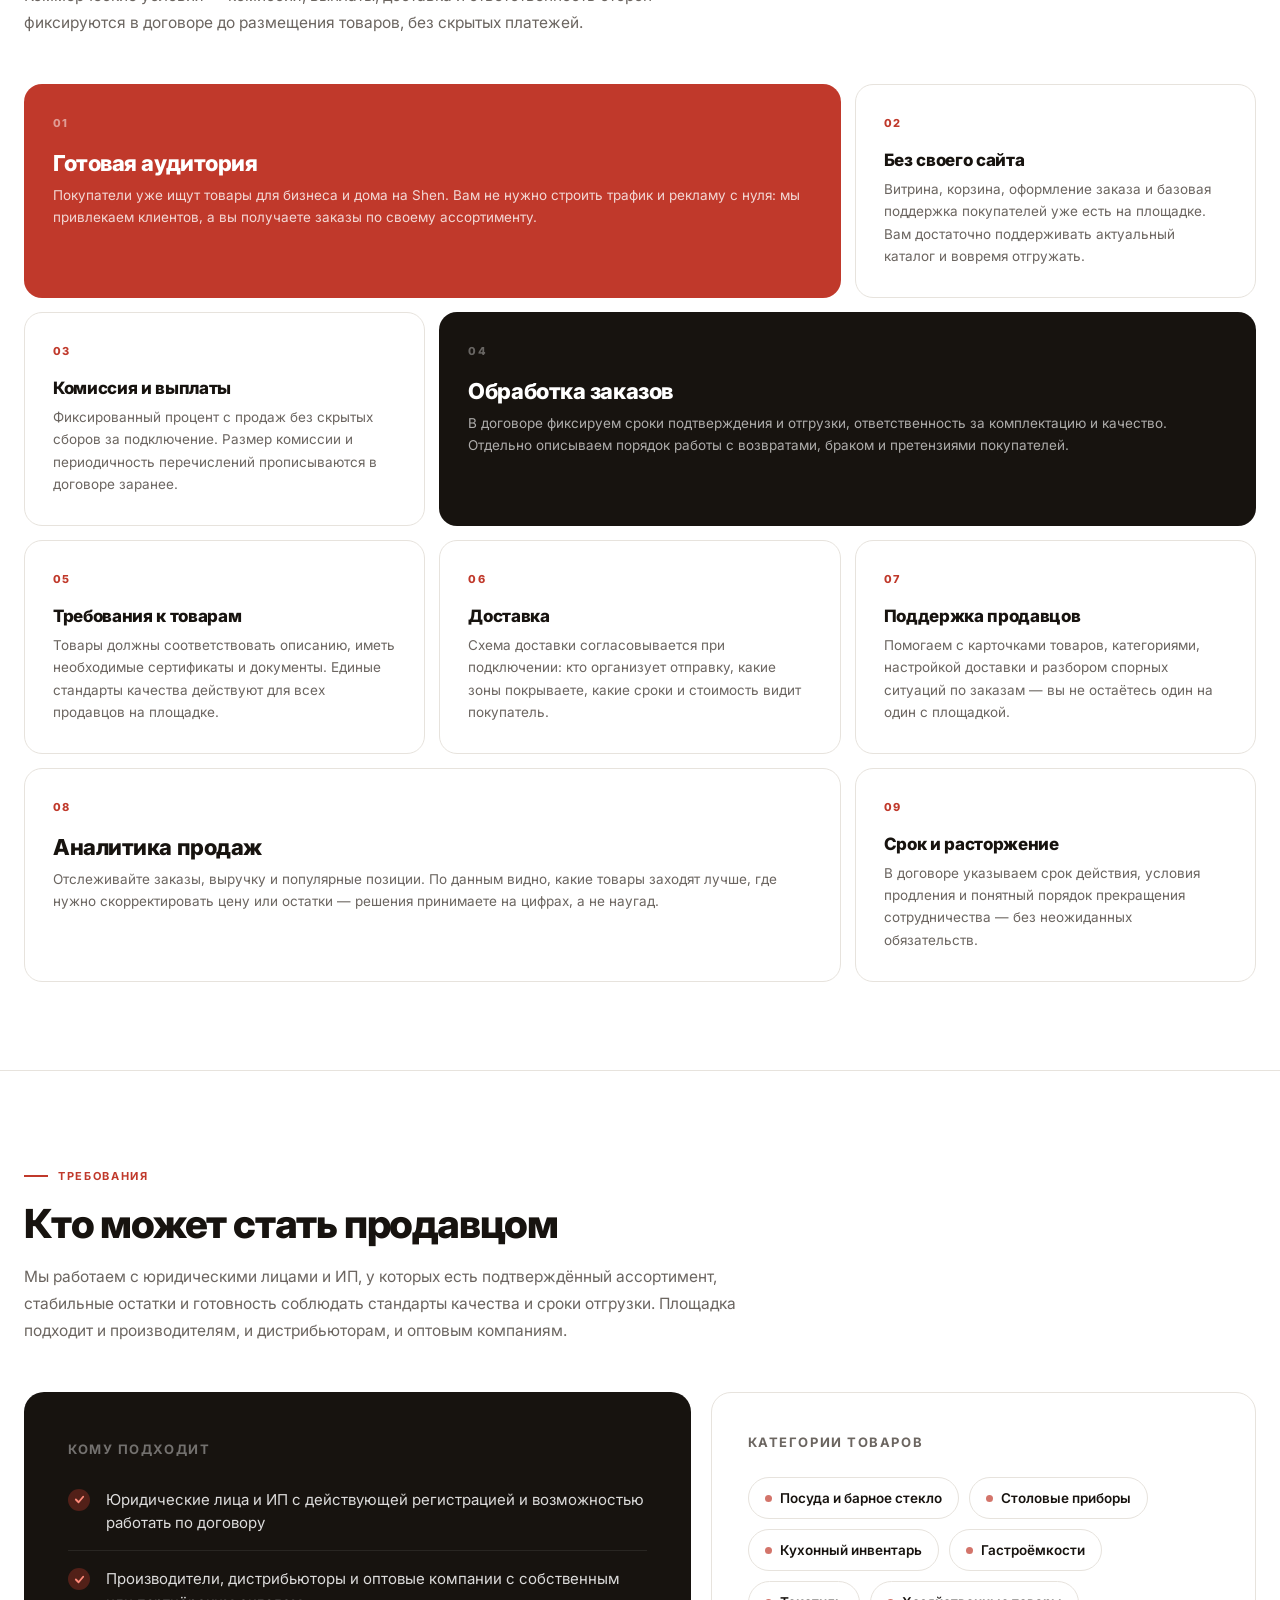
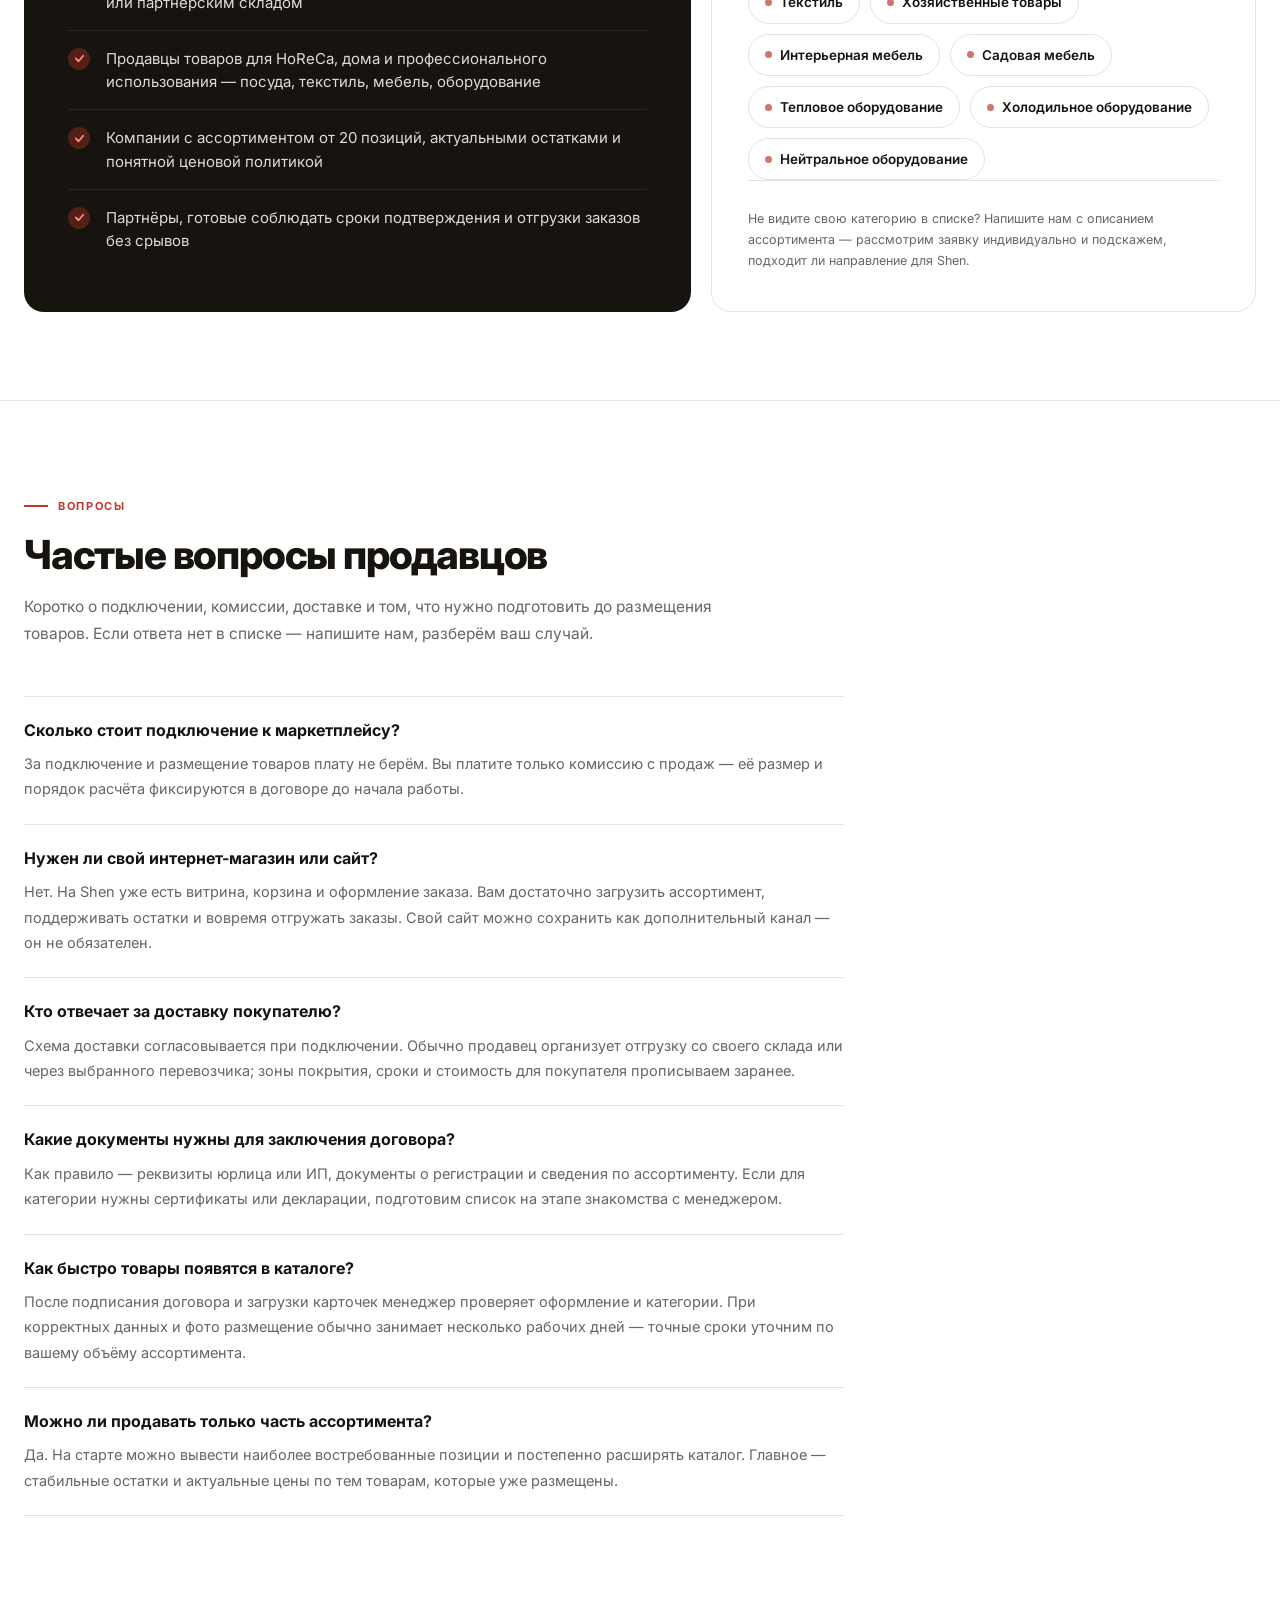
==== commit 462a022c: "Remove obsolete files and update layout: deleted unused index.php file and a zip asset; streamlined " ====
--- a/become-seller.html
+++ b/become-seller.html
@@ -5,467 +5,9 @@
   <meta name="viewport" content="width=device-width, initial-scale=1.0" />
   <title>Стать продавцом — Shen</title>
   <meta name="description" content="Станьте продавцом на маркетплейсе Shen: заключите договор, разместите товары и продавайте тысячам покупателей по всей России." />
-  <style>
-    @import url('https://fonts.googleapis.com/css2?family=Inter:wght@400;500;600;700;800;900&display=swap');
-
-    *, *::before, *::after { box-sizing: border-box; margin: 0; padding: 0; }
-
-    :root {
-      --red: #c0392b;
-      --red-dark: #7b1e12;
-      --ink: #17130f;
-      --muted: #6b6560;
-      --line: #e7e3dd;
-      --bg: #ffffff;
-      --bg-soft: #f6f3ef;
-    }
-
-    body {
-      font-family: 'Inter', 'Arial', sans-serif;
-      background: var(--bg);
-      color: var(--ink);
-      -webkit-font-smoothing: antialiased;
-      line-height: 1.5;
-    }
-
-    a { color: inherit; text-decoration: none; }
-    img { display: block; max-width: 100%; }
-
-    .shp-container {
-      max-width: 1180px;
-      margin: 0 auto;
-      padding: 0 40px;
-    }
-
-    .shp-eyebrow {
-      display: inline-flex;
-      align-items: center;
-      gap: 10px;
-      font-size: 11px;
-      font-weight: 700;
-      letter-spacing: .15em;
-      text-transform: uppercase;
-      color: var(--red);
-      margin-bottom: 18px;
-    }
-    .shp-eyebrow::before {
-      content: '';
-      width: 24px;
-      height: 2px;
-      background: var(--red);
-    }
-
-    .shp-topbar {
-      position: sticky;
-      top: 0;
-      z-index: 50;
-      background: rgba(255,255,255,.85);
-      backdrop-filter: blur(14px);
-      -webkit-backdrop-filter: blur(14px);
-      border-bottom: 1px solid var(--line);
-    }
-    .shp-topbar-inner {
-      max-width: 1180px;
-      margin: 0 auto;
-      padding: 16px 40px;
-      display: flex;
-      align-items: center;
-      justify-content: space-between;
-      gap: 16px;
-    }
-    .shp-logo { font-size: 20px; font-weight: 800; letter-spacing: .5px; }
-    .shp-logo span { color: var(--red); }
-    .shp-back {
-      display: inline-flex;
-      align-items: center;
-      gap: 8px;
-      font-size: 13px;
-      font-weight: 600;
-      color: var(--muted);
-      padding: 9px 16px;
-      border: 1px solid var(--line);
-      border-radius: 100px;
-      transition: color .2s, border-color .2s, background .2s;
-    }
-    .shp-back:hover { color: var(--red); border-color: var(--red); background: rgba(192,57,43,.05); }
-    .shp-back svg { width: 15px; height: 15px; }
-
-    .shp-btn {
-      display: inline-flex;
-      align-items: center;
-      gap: 9px;
-      padding: 15px 28px;
-      border-radius: 100px;
-      font-size: 14px;
-      font-weight: 700;
-      cursor: pointer;
-      border: none;
-      transition: transform .2s, background .2s, border-color .2s, color .2s, box-shadow .2s;
-    }
-    .shp-btn svg { width: 16px; height: 16px; }
-    .shp-btn--primary { background: var(--red); color: #fff; box-shadow: 0 10px 26px rgba(192,57,43,.28); }
-    .shp-btn--primary:hover { background: #d9503f; transform: translateY(-2px); }
-    .shp-btn--ghost { border: 1px solid var(--line); color: var(--ink); background: #fff; }
-    .shp-btn--ghost:hover { border-color: var(--ink); transform: translateY(-2px); }
-
-    .shp-hero { padding: 56px 0 72px; }
-    .shp-breadcrumb { font-size: 12.5px; color: var(--muted); margin-bottom: 30px; }
-    .shp-breadcrumb a:hover { color: var(--red); }
-    .shp-breadcrumb span { color: var(--ink); }
-    .shp-hero-grid {
-      display: grid;
-      grid-template-columns: 1.05fr .95fr;
-      gap: 60px;
-      align-items: center;
-    }
-    .shp-h1 {
-      font-size: clamp(34px, 5vw, 58px);
-      font-weight: 900;
-      line-height: 1.05;
-      letter-spacing: -.03em;
-      margin-bottom: 22px;
-    }
-    .shp-h1 em { font-style: normal; color: var(--red); }
-    .shp-lead {
-      font-size: clamp(15px, 1.5vw, 17px);
-      line-height: 1.7;
-      color: var(--muted);
-      margin-bottom: 20px;
-      max-width: 540px;
-    }
-    .shp-hero-actions { display: flex; flex-wrap: wrap; gap: 14px; margin-bottom: 34px; }
-    .shp-hero-tags { display: flex; flex-wrap: wrap; gap: 8px; }
-    .shp-tag {
-      font-size: 12.5px;
-      font-weight: 600;
-      color: var(--ink);
-      background: var(--bg-soft);
-      border: 1px solid var(--line);
-      border-radius: 100px;
-      padding: 7px 15px;
-    }
-    .shp-hero-media {
-      position: relative;
-      border-radius: 22px;
-      overflow: hidden;
-      aspect-ratio: 4 / 5;
-      box-shadow: 0 32px 70px rgba(23,19,15,.18);
-      background: var(--bg-soft);
-    }
-    .shp-hero-media img { width: 100%; height: 100%; object-fit: cover; }
-    .shp-hero-badge {
-      position: absolute;
-      left: 20px;
-      bottom: 20px;
-      background: rgba(255,255,255,.92);
-      backdrop-filter: blur(8px);
-      border-radius: 14px;
-      padding: 14px 18px;
-      box-shadow: 0 12px 30px rgba(0,0,0,.14);
-    }
-    .shp-hero-badge b { display: block; font-size: 20px; font-weight: 900; letter-spacing: -.02em; }
-    .shp-hero-badge span { font-size: 12px; color: var(--muted); }
-
-    .shp-stats-wrap { background: var(--bg-soft); border-top: 1px solid var(--line); border-bottom: 1px solid var(--line); }
-    .shp-stats { display: grid; grid-template-columns: repeat(4, 1fr); }
-    .shp-stat { padding: 34px 28px; border-right: 1px solid var(--line); }
-    .shp-stat:last-child { border-right: none; }
-    .shp-stat-num { font-size: 34px; font-weight: 900; letter-spacing: -.03em; line-height: 1; }
-    .shp-stat-num span { color: var(--red); font-size: .68em; }
-    .shp-stat-label { margin-top: 8px; font-size: 12.5px; color: var(--muted); line-height: 1.4; }
-
-    .shp-section { padding: 88px 0; }
-    .shp-section--soft { background: var(--bg-soft); }
-    .shp-section-head { max-width: 720px; margin-bottom: 48px; }
-    .shp-h2 {
-      font-size: clamp(26px, 3.2vw, 40px);
-      font-weight: 800;
-      letter-spacing: -.03em;
-      line-height: 1.12;
-      margin-bottom: 16px;
-    }
-    .shp-section-text { font-size: 15.5px; line-height: 1.75; color: var(--muted); }
-
-    .shp-steps {
-      max-width: 820px;
-      display: flex;
-      flex-direction: column;
-      border-top: 1px solid var(--line);
-    }
-    .shp-step {
-      display: grid;
-      grid-template-columns: 72px 1fr;
-      gap: 28px;
-      padding: 36px 0;
-      border-bottom: 1px solid var(--line);
-      align-items: start;
-    }
-    .shp-step-num {
-      font-size: 28px;
-      font-weight: 900;
-      letter-spacing: -.04em;
-      color: var(--red);
-      line-height: 1.1;
-      padding-top: 2px;
-    }
-    .shp-step-title {
-      font-size: 22px;
-      font-weight: 800;
-      letter-spacing: -.02em;
-      margin-bottom: 12px;
-      line-height: 1.25;
-    }
-    .shp-step-text {
-      font-size: 15.5px;
-      line-height: 1.8;
-      color: var(--muted);
-    }
-    .shp-step-text + .shp-step-text { margin-top: 12px; }
-
-    /* Terms bento grid */
-    .shp-terms-section { padding: 88px 0; background: var(--bg-soft); }
-    .shp-bento {
-      display: grid;
-      grid-template-columns: repeat(3, 1fr);
-      gap: 14px;
-    }
-    .shp-bitem {
-      border-radius: 18px;
-      padding: 30px 28px;
-      border: 1px solid var(--line);
-      background: #fff;
-      transition: transform .22s, box-shadow .22s;
-    }
-    .shp-bitem:hover { transform: translateY(-3px); box-shadow: 0 14px 36px rgba(23,19,15,.1); }
-    .shp-bitem--wide { grid-column: span 2; }
-    .shp-bitem--red {
-      background: var(--red);
-      border-color: transparent;
-      color: #fff;
-    }
-    .shp-bitem--red .shp-bitem-num { color: rgba(255,255,255,.5); }
-    .shp-bitem--red .shp-bitem-text { color: rgba(255,255,255,.8); }
-    .shp-bitem--dark {
-      background: var(--ink);
-      border-color: transparent;
-      color: #fff;
-    }
-    .shp-bitem--dark .shp-bitem-num { color: rgba(255,255,255,.35); }
-    .shp-bitem--dark .shp-bitem-text { color: rgba(255,255,255,.65); }
-    .shp-bitem--soft { background: var(--bg-soft); }
-    .shp-bitem-num {
-      font-size: 11px;
-      font-weight: 800;
-      letter-spacing: .12em;
-      color: var(--red);
-      margin-bottom: 18px;
-      display: block;
-    }
-    .shp-bitem-title {
-      font-size: 17px;
-      font-weight: 800;
-      letter-spacing: -.02em;
-      margin-bottom: 8px;
-      line-height: 1.2;
-    }
-    .shp-bitem--wide .shp-bitem-title { font-size: 22px; }
-    .shp-bitem-text { font-size: 13.5px; line-height: 1.65; color: var(--muted); }
-
-    /* Who can become a seller — split layout */
-    .shp-who-wrap {
-      display: grid;
-      grid-template-columns: 1.1fr 0.9fr;
-      gap: 20px;
-      align-items: stretch;
-    }
-    .shp-who-left {
-      background: var(--ink);
-      border-radius: 20px;
-      padding: 48px 44px;
-      color: #fff;
-    }
-    .shp-who-left-title {
-      font-size: 13px;
-      font-weight: 700;
-      letter-spacing: .12em;
-      text-transform: uppercase;
-      color: rgba(255,255,255,.4);
-      margin-bottom: 28px;
-    }
-    .shp-who-checks { list-style: none; display: flex; flex-direction: column; gap: 0; }
-    .shp-who-checks li {
-      display: flex;
-      align-items: flex-start;
-      gap: 16px;
-      padding: 16px 0;
-      border-bottom: 1px solid rgba(255,255,255,.08);
-      font-size: 15px;
-      line-height: 1.55;
-      color: rgba(255,255,255,.85);
-    }
-    .shp-who-checks li:first-child { padding-top: 0; }
-    .shp-who-checks li:last-child { border-bottom: none; padding-bottom: 0; }
-    .shp-who-check-icon {
-      flex-shrink: 0;
-      width: 22px;
-      height: 22px;
-      border-radius: 50%;
-      background: rgba(192,57,43,.35);
-      display: flex;
-      align-items: center;
-      justify-content: center;
-      margin-top: 1px;
-    }
-    .shp-who-check-icon svg { width: 11px; height: 11px; color: #ff8a7a; }
-
-    .shp-who-right {
-      border-radius: 20px;
-      border: 1px solid var(--line);
-      padding: 40px 36px;
-      background: #fff;
-      display: flex;
-      flex-direction: column;
-    }
-    .shp-who-right-title {
-      font-size: 13px;
-      font-weight: 700;
-      letter-spacing: .12em;
-      text-transform: uppercase;
-      color: var(--muted);
-      margin-bottom: 24px;
-    }
-    .shp-cats { display: flex; flex-wrap: wrap; gap: 10px; }
-    .shp-cat {
-      display: inline-flex;
-      align-items: center;
-      gap: 8px;
-      padding: 10px 16px;
-      border-radius: 100px;
-      border: 1.5px solid var(--line);
-      font-size: 13.5px;
-      font-weight: 600;
-      color: var(--ink);
-      background: var(--bg-soft);
-      transition: border-color .18s, background .18s;
-    }
-    .shp-cat:hover { border-color: var(--red); background: rgba(192,57,43,.05); }
-    .shp-cat-dot {
-      width: 7px;
-      height: 7px;
-      border-radius: 50%;
-      background: var(--red);
-      flex-shrink: 0;
-      opacity: .7;
-    }
-    .shp-who-note {
-      margin-top: auto;
-      padding-top: 28px;
-      font-size: 12.5px;
-      line-height: 1.65;
-      color: var(--muted);
-      border-top: 1px solid var(--line);
-    }
-
-    /* CTA block — matches main page style */
-    .shp-cta {
-      border-radius: 22px;
-      padding: 40px 44px;
-      display: flex;
-      align-items: center;
-      justify-content: space-between;
-      gap: 28px;
-      flex-wrap: wrap;
-      background: #fff;
-      border: 1px solid rgba(0,0,0,.07);
-      box-shadow: 0 2px 8px rgba(0,0,0,.05);
-      position: relative;
-      overflow: hidden;
-    }
-    .shp-cta::before {
-      content: '';
-      position: absolute;
-      top: 0; left: 0; right: 0;
-      height: 2px;
-      background: linear-gradient(90deg, var(--red) 0%, #e74c3c 50%, transparent 100%);
-    }
-    .shp-cta-text h3 {
-      font-size: 22px;
-      font-weight: 800;
-      color: var(--ink);
-      letter-spacing: -.02em;
-      margin-bottom: 8px;
-    }
-    .shp-cta-text p { font-size: 14px; color: var(--muted); max-width: 500px; line-height: 1.7; }
-    .shp-cta-btns { display: flex; flex-wrap: wrap; gap: 12px; flex-shrink: 0; }
-    .shp-cta-btn {
-      display: inline-flex;
-      align-items: center;
-      gap: 10px;
-      padding: 13px 28px;
-      border-radius: 12px;
-      background: var(--red);
-      color: #fff;
-      font-size: 14px;
-      font-weight: 700;
-      white-space: nowrap;
-      letter-spacing: .01em;
-      transition: background .2s, transform .2s, box-shadow .2s;
-    }
-    .shp-cta-btn:hover {
-      background: #a93226;
-      transform: translateX(3px);
-      box-shadow: 0 8px 24px rgba(192,57,43,.4);
-    }
-    .shp-cta-btn svg { width: 15px; height: 15px; transition: transform .2s; }
-    .shp-cta-btn:hover svg { transform: translateX(3px); }
-    .shp-cta-btn--ghost {
-      background: var(--ink);
-    }
-    .shp-cta-btn--ghost:hover { background: #2c2520; }
-
-    .shp-faq { max-width: 820px; }
-    .shp-faq-item { border-bottom: 1px solid var(--line); padding: 22px 0; }
-    .shp-faq-item:first-child { border-top: 1px solid var(--line); }
-    .shp-faq-q { font-size: 16px; font-weight: 700; margin-bottom: 10px; line-height: 1.4; }
-    .shp-faq-a { font-size: 14.5px; line-height: 1.75; color: var(--muted); }
-
-    .shp-footer { border-top: 1px solid var(--line); padding: 40px 0; font-size: 13px; color: var(--muted); text-align: center; }
-    .shp-footer a { color: var(--ink); font-weight: 600; }
-    .shp-footer a:hover { color: var(--red); }
-
-    @media (max-width: 940px) {
-      .shp-container, .shp-topbar-inner { padding-left: 20px; padding-right: 20px; }
-      .shp-hero-grid { grid-template-columns: 1fr; gap: 36px; }
-      .shp-hero-media { order: -1; aspect-ratio: 16 / 11; }
-      .shp-stats { grid-template-columns: repeat(2, 1fr); }
-      .shp-stat:nth-child(2) { border-right: none; }
-      .shp-stat:nth-child(1), .shp-stat:nth-child(2) { border-bottom: 1px solid var(--line); }
-      .shp-section { padding: 60px 0; }
-      .shp-step { grid-template-columns: 52px 1fr; gap: 18px; padding: 28px 0; }
-      .shp-step-num { font-size: 22px; }
-      .shp-step-title { font-size: 19px; }
-
-      .shp-terms-section { padding: 60px 0; }
-      .shp-bento { grid-template-columns: 1fr; }
-      .shp-bitem--wide { grid-column: span 1; }
-      .shp-who-wrap { grid-template-columns: 1fr; }
-      .shp-who-left { padding: 36px 28px; }
-      .shp-who-right { padding: 32px 28px; }
-    }
-  </style>
+  <link rel="stylesheet" href="become-seller.css" />
 </head>
 <body>
-
-  <div class="shp-topbar">
-    <div class="shp-topbar-inner">
-      <a href="index.html" class="shp-logo">Shen<span>.</span></a>
-      <a href="index.html" class="shp-back">
-        <svg viewBox="0 0 24 24" fill="none" stroke="currentColor" stroke-width="2.2" stroke-linecap="round" stroke-linejoin="round"><polyline points="15 18 9 12 15 6"/></svg>
-        На главную
-      </a>
-    </div>
-  </div>
-
   <section class="shp-hero">
     <div class="shp-container">
       <div class="shp-breadcrumb">
@@ -478,7 +20,7 @@
           <p class="shp-lead">Заключите договор с нами, разместите товары в каталоге и получайте заказы от покупателей по всей России — без создания собственного интернет-магазина и без затрат на рекламу с нуля.</p>
           <p class="shp-lead" style="margin-bottom:28px;font-size:15px;">Shen — маркетплейс для HoReCa и дома: рестораны, отели, кафе и частные покупатели ищут посуду, оборудование, текстиль и мебель в одном каталоге. Мы привлекаем аудиторию, обеспечиваем витрину, оформление заказа и поддержку — вы отвечаете за ассортимент, цены, остатки и своевременную отгрузку.</p>
           <div class="shp-hero-actions">
-            <a href="#apply" class="shp-btn shp-btn--primary">
+            <a href="tel:+79780888643" class="shp-btn shp-btn--primary">
               Написать нам
               <svg viewBox="0 0 24 24" fill="none" stroke="currentColor" stroke-width="2.2" stroke-linecap="round" stroke-linejoin="round"><line x1="5" y1="12" x2="19" y2="12"/><polyline points="12 5 19 12 12 19"/></svg>
             </a>
@@ -492,7 +34,7 @@
           </div>
         </div>
         <div class="shp-hero-media">
-          <img src="images/b2b-loyalty.png" alt="Продавцы на маркетплейсе Shen" loading="eager" style="object-fit:contain;padding:10%;background:#f6f3ef;">
+          <img src="images/b2b-loyalty.png" alt="Продавцы на маркетплейсе Shen" loading="eager" style="object-fit:contain;padding:10%;background:#fff;">
           <div class="shp-hero-badge">
             <b>Договор</b>
             <span>Официальное партнёрство с Shen</span>
@@ -586,7 +128,7 @@
       </div>
       <div class="shp-bento">
 
-        <!-- Row 1: wide red + normal -->
+        
         <div class="shp-bitem shp-bitem--wide shp-bitem--red">
           <span class="shp-bitem-num">01</span>
           <div class="shp-bitem-title">Готовая аудитория</div>
@@ -598,7 +140,7 @@
           <div class="shp-bitem-text">Витрина, корзина, оформление заказа и базовая поддержка покупателей уже есть на площадке. Вам достаточно поддерживать актуальный каталог и вовремя отгружать.</div>
         </div>
 
-        <!-- Row 2: normal + wide dark -->
+        
         <div class="shp-bitem">
           <span class="shp-bitem-num">03</span>
           <div class="shp-bitem-title">Комиссия и выплаты</div>
@@ -610,7 +152,7 @@
           <div class="shp-bitem-text">В договоре фиксируем сроки подтверждения и отгрузки, ответственность за комплектацию и качество. Отдельно описываем порядок работы с возвратами, браком и претензиями покупателей.</div>
         </div>
 
-        <!-- Row 3: three equal -->
+        
         <div class="shp-bitem shp-bitem--soft">
           <span class="shp-bitem-num">05</span>
           <div class="shp-bitem-title">Требования к товарам</div>
@@ -627,7 +169,7 @@
           <div class="shp-bitem-text">Помогаем с карточками товаров, категориями, настройкой доставки и разбором спорных ситуаций по заказам — вы не остаётесь один на один с площадкой.</div>
         </div>
 
-        <!-- Row 4: wide + normal -->
+        
         <div class="shp-bitem shp-bitem--wide">
           <span class="shp-bitem-num">08</span>
           <div class="shp-bitem-title">Аналитика продаж</div>
@@ -743,6 +285,5 @@
     </div>
   </section>
 
-
 </body>
 </html>
--- a/become-seller.css
+++ b/become-seller.css
@@ -0,0 +1,540 @@
+@import url('https://fonts.googleapis.com/css2?family=Inter:wght@400;500;600;700;800;900&display=swap');
+
+*, *::before, *::after { box-sizing: border-box; margin: 0; padding: 0; }
+
+:root {
+  --red: #c0392b;
+  --red-dark: #7b1e12;
+  --ink: #17130f;
+  --muted: #6b6560;
+  --line: #e7e3dd;
+  --bg: #fff;
+  --bg-soft: #fff;
+}
+
+body {
+  font-family: Inter, Arial, sans-serif;
+  background: var(--bg);
+  color: var(--ink);
+  line-height: 1.5;
+  -webkit-font-smoothing: antialiased;
+}
+
+a { color: inherit; text-decoration: none; }
+img { display: block; max-width: 100%; }
+
+.shp-container {
+  max-width: calc(1395px + 48px);
+  width: 100%;
+  margin: 0 auto;
+  padding: 0 24px;
+}
+
+.shp-eyebrow {
+  display: inline-flex;
+  align-items: center;
+  gap: 10px;
+  margin-bottom: 18px;
+  font-size: 11px;
+  font-weight: 700;
+  letter-spacing: .15em;
+  text-transform: uppercase;
+  color: var(--red);
+}
+.shp-eyebrow::before {
+  content: '';
+  width: 24px;
+  height: 2px;
+  background: var(--red);
+}
+
+.shp-topbar {
+  position: sticky;
+  top: 0;
+  z-index: 50;
+  background: rgba(255,255,255,.85);
+  backdrop-filter: blur(14px);
+  -webkit-backdrop-filter: blur(14px);
+  border-bottom: 1px solid var(--line);
+}
+.shp-topbar-inner {
+  max-width: calc(1395px + 48px);
+  width: 100%;
+  margin: 0 auto;
+  padding: 16px 24px;
+  display: flex;
+  align-items: center;
+  justify-content: space-between;
+  gap: 16px;
+}
+.shp-logo { font-size: 20px; font-weight: 800; letter-spacing: .5px; }
+.shp-logo span { color: var(--red); }
+
+.shp-back {
+  display: inline-flex;
+  align-items: center;
+  gap: 8px;
+  padding: 9px 16px;
+  border: 1px solid var(--line);
+  border-radius: 100px;
+  font-size: 13px;
+  font-weight: 600;
+  color: var(--muted);
+  transition: color .2s, border-color .2s, background .2s;
+}
+.shp-back:hover {
+  color: var(--red);
+  border-color: var(--red);
+  background: rgba(192,57,43,.05);
+}
+.shp-back svg { width: 15px; height: 15px; }
+
+.shp-btn {
+  display: inline-flex;
+  align-items: center;
+  gap: 9px;
+  padding: 15px 28px;
+  border: none;
+  border-radius: 100px;
+  font-size: 14px;
+  font-weight: 700;
+  cursor: pointer;
+  transition: transform .2s, background .2s, border-color .2s, color .2s, box-shadow .2s;
+}
+.shp-btn svg { width: 16px; height: 16px; }
+.shp-btn--primary {
+  background: var(--red);
+  color: #fff;
+  box-shadow: 0 10px 26px rgba(192,57,43,.28);
+}
+.shp-btn--primary:hover { background: #d9503f; transform: translateY(-2px); }
+.shp-btn--ghost {
+  border: 1px solid var(--line);
+  background: #fff;
+  color: var(--ink);
+}
+.shp-btn--ghost:hover { border-color: var(--ink); transform: translateY(-2px); }
+
+.shp-hero { padding: 56px 0 72px; }
+.shp-breadcrumb { margin-bottom: 30px; font-size: 12.5px; color: var(--muted); }
+.shp-breadcrumb a:hover { color: var(--red); }
+.shp-breadcrumb span { color: var(--ink); }
+
+.shp-hero-grid {
+  display: grid;
+  grid-template-columns: 1.05fr .95fr;
+  gap: 60px;
+  align-items: center;
+}
+.shp-h1 {
+  margin-bottom: 22px;
+  font-size: clamp(34px, 5vw, 58px);
+  font-weight: 900;
+  line-height: 1.05;
+  letter-spacing: -.03em;
+}
+.shp-h1 em { font-style: normal; color: var(--red); }
+.shp-lead {
+  max-width: 540px;
+  margin-bottom: 20px;
+  font-size: clamp(15px, 1.5vw, 17px);
+  line-height: 1.7;
+  color: var(--muted);
+}
+.shp-hero-actions {
+  display: flex;
+  flex-wrap: wrap;
+  gap: 14px;
+  margin-bottom: 34px;
+}
+.shp-hero-tags { display: flex; flex-wrap: wrap; gap: 8px; }
+.shp-tag {
+  padding: 7px 15px;
+  border: 1px solid var(--line);
+  border-radius: 100px;
+  background: #fff;
+  font-size: 12.5px;
+  font-weight: 600;
+  color: var(--ink);
+}
+
+.shp-hero-media {
+  position: relative;
+  overflow: hidden;
+  aspect-ratio: 4 / 5;
+  border-radius: 22px;
+  background: #fff;
+  box-shadow: 0 32px 70px rgba(23,19,15,.18);
+}
+.shp-hero-media img { width: 100%; height: 100%; object-fit: cover; }
+.shp-hero-badge {
+  position: absolute;
+  left: 20px;
+  bottom: 20px;
+  padding: 14px 18px;
+  border-radius: 14px;
+  background: rgba(255,255,255,.92);
+  backdrop-filter: blur(8px);
+  box-shadow: 0 12px 30px rgba(0,0,0,.14);
+}
+.shp-hero-badge b {
+  display: block;
+  font-size: 20px;
+  font-weight: 900;
+  letter-spacing: -.02em;
+}
+.shp-hero-badge span { font-size: 12px; color: var(--muted); }
+
+.shp-stats-wrap {
+  background: #fff;
+  border-top: 1px solid var(--line);
+  border-bottom: 1px solid var(--line);
+}
+.shp-stats { display: grid; grid-template-columns: repeat(4, 1fr); }
+.shp-stat { padding: 34px 28px; border-right: 1px solid var(--line); }
+.shp-stat:last-child { border-right: none; }
+.shp-stat-num {
+  font-size: 34px;
+  font-weight: 900;
+  line-height: 1;
+  letter-spacing: -.03em;
+}
+.shp-stat-num span { font-size: .68em; color: var(--red); }
+.shp-stat-label {
+  margin-top: 8px;
+  font-size: 12.5px;
+  line-height: 1.4;
+  color: var(--muted);
+}
+
+.shp-section { padding: 88px 0; border-top: 1px solid var(--line); }
+.shp-stats-wrap + .shp-section { border-top: none; }
+.shp-section--soft { background: #fff; }
+.shp-section-head { max-width: 720px; margin-bottom: 48px; }
+.shp-h2 {
+  margin-bottom: 16px;
+  font-size: clamp(26px, 3.2vw, 40px);
+  font-weight: 800;
+  line-height: 1.12;
+  letter-spacing: -.03em;
+}
+.shp-section-text { font-size: 15.5px; line-height: 1.75; color: var(--muted); }
+
+.shp-steps {
+  max-width: 820px;
+  display: flex;
+  flex-direction: column;
+  border-top: 1px solid var(--line);
+}
+.shp-step {
+  display: grid;
+  grid-template-columns: 72px 1fr;
+  gap: 28px;
+  align-items: start;
+  padding: 36px 0;
+  border-bottom: 1px solid var(--line);
+}
+.shp-step-num {
+  padding-top: 2px;
+  font-size: 28px;
+  font-weight: 900;
+  line-height: 1.1;
+  letter-spacing: -.04em;
+  color: var(--red);
+}
+.shp-step-title {
+  margin-bottom: 12px;
+  font-size: 22px;
+  font-weight: 800;
+  line-height: 1.25;
+  letter-spacing: -.02em;
+}
+.shp-step-text {
+  font-size: 15.5px;
+  line-height: 1.8;
+  color: var(--muted);
+}
+.shp-step-text + .shp-step-text { margin-top: 12px; }
+
+.shp-terms-section {
+  padding: 88px 0;
+  background: #fff;
+  border-top: 1px solid var(--line);
+}
+.shp-bento {
+  display: grid;
+  grid-template-columns: repeat(3, 1fr);
+  gap: 14px;
+}
+.shp-bitem {
+  padding: 30px 28px;
+  border: 1px solid var(--line);
+  border-radius: 18px;
+  background: #fff;
+  transition: transform .22s, box-shadow .22s;
+}
+.shp-bitem:hover {
+  transform: translateY(-3px);
+  box-shadow: 0 14px 36px rgba(23,19,15,.1);
+}
+.shp-bitem--wide { grid-column: span 2; }
+.shp-bitem--soft { background: #fff; }
+.shp-bitem--red {
+  background: var(--red);
+  border-color: transparent;
+  color: #fff;
+}
+.shp-bitem--red .shp-bitem-num { color: rgba(255,255,255,.5); }
+.shp-bitem--red .shp-bitem-text { color: rgba(255,255,255,.8); }
+.shp-bitem--dark {
+  background: var(--ink);
+  border-color: transparent;
+  color: #fff;
+}
+.shp-bitem--dark .shp-bitem-num { color: rgba(255,255,255,.35); }
+.shp-bitem--dark .shp-bitem-text { color: rgba(255,255,255,.65); }
+.shp-bitem-num {
+  display: block;
+  margin-bottom: 18px;
+  font-size: 11px;
+  font-weight: 800;
+  letter-spacing: .12em;
+  color: var(--red);
+}
+.shp-bitem-title {
+  margin-bottom: 8px;
+  font-size: 17px;
+  font-weight: 800;
+  line-height: 1.2;
+  letter-spacing: -.02em;
+}
+.shp-bitem--wide .shp-bitem-title { font-size: 22px; }
+.shp-bitem-text { font-size: 13.5px; line-height: 1.65; color: var(--muted); }
+
+.shp-who-wrap {
+  display: grid;
+  grid-template-columns: 1.1fr .9fr;
+  gap: 20px;
+  align-items: stretch;
+}
+.shp-who-left {
+  padding: 48px 44px;
+  border-radius: 20px;
+  background: var(--ink);
+  color: #fff;
+}
+.shp-who-left-title {
+  margin-bottom: 28px;
+  font-size: 13px;
+  font-weight: 700;
+  letter-spacing: .12em;
+  text-transform: uppercase;
+  color: rgba(255,255,255,.4);
+}
+.shp-who-checks {
+  list-style: none;
+  display: flex;
+  flex-direction: column;
+}
+.shp-who-checks li {
+  display: flex;
+  align-items: flex-start;
+  gap: 16px;
+  padding: 16px 0;
+  border-bottom: 1px solid rgba(255,255,255,.08);
+  font-size: 15px;
+  line-height: 1.55;
+  color: rgba(255,255,255,.85);
+}
+.shp-who-checks li:first-child { padding-top: 0; }
+.shp-who-checks li:last-child { padding-bottom: 0; border-bottom: none; }
+.shp-who-check-icon {
+  flex-shrink: 0;
+  width: 22px;
+  height: 22px;
+  margin-top: 1px;
+  display: flex;
+  align-items: center;
+  justify-content: center;
+  border-radius: 50%;
+  background: rgba(192,57,43,.35);
+}
+.shp-who-check-icon svg { width: 11px; height: 11px; color: #ff8a7a; }
+
+.shp-who-right {
+  display: flex;
+  flex-direction: column;
+  padding: 40px 36px;
+  border: 1px solid var(--line);
+  border-radius: 20px;
+  background: #fff;
+}
+.shp-who-right-title {
+  margin-bottom: 24px;
+  font-size: 13px;
+  font-weight: 700;
+  letter-spacing: .12em;
+  text-transform: uppercase;
+  color: var(--muted);
+}
+.shp-cats { display: flex; flex-wrap: wrap; gap: 10px; }
+.shp-cat {
+  display: inline-flex;
+  align-items: center;
+  gap: 8px;
+  padding: 10px 16px;
+  border: 1.5px solid var(--line);
+  border-radius: 100px;
+  background: #fff;
+  font-size: 13.5px;
+  font-weight: 600;
+  color: var(--ink);
+  transition: border-color .18s, background .18s;
+}
+.shp-cat:hover {
+  border-color: var(--red);
+  background: rgba(192,57,43,.05);
+}
+.shp-cat-dot {
+  flex-shrink: 0;
+  width: 7px;
+  height: 7px;
+  border-radius: 50%;
+  background: var(--red);
+  opacity: .7;
+}
+.shp-who-note {
+  margin-top: auto;
+  padding-top: 28px;
+  border-top: 1px solid var(--line);
+  font-size: 12.5px;
+  line-height: 1.65;
+  color: var(--muted);
+}
+
+.shp-cta {
+  position: relative;
+  overflow: hidden;
+  display: flex;
+  flex-wrap: wrap;
+  align-items: center;
+  justify-content: space-between;
+  gap: 28px;
+  padding: 40px 44px;
+  border: 1px solid rgba(0,0,0,.07);
+  border-radius: 22px;
+  background: #fff;
+  box-shadow: 0 2px 8px rgba(0,0,0,.05);
+}
+.shp-cta::before {
+  content: '';
+  position: absolute;
+  top: 0;
+  left: 0;
+  right: 0;
+  height: 2px;
+  background: linear-gradient(90deg, var(--red) 0%, #e74c3c 50%, transparent 100%);
+}
+.shp-cta-text h3 {
+  margin-bottom: 8px;
+  font-size: 22px;
+  font-weight: 800;
+  letter-spacing: -.02em;
+  color: var(--ink);
+}
+.shp-cta-text p {
+  max-width: 500px;
+  font-size: 14px;
+  line-height: 1.7;
+  color: var(--muted);
+}
+.shp-cta-btns {
+  flex-shrink: 0;
+  display: flex;
+  flex-wrap: wrap;
+  gap: 12px;
+}
+.shp-cta-btn {
+  display: inline-flex;
+  align-items: center;
+  gap: 10px;
+  padding: 13px 28px;
+  border-radius: 12px;
+  background: var(--red);
+  color: #fff;
+  font-size: 14px;
+  font-weight: 700;
+  letter-spacing: .01em;
+  white-space: nowrap;
+  transition: background .2s, transform .2s, box-shadow .2s;
+}
+.shp-cta-btn:hover {
+  background: #a93226;
+  transform: translateX(3px);
+  box-shadow: 0 8px 24px rgba(192,57,43,.4);
+}
+.shp-cta-btn svg {
+  width: 15px;
+  height: 15px;
+  transition: transform .2s;
+}
+.shp-cta-btn:hover svg { transform: translateX(3px); }
+.shp-cta-btn--ghost { background: var(--ink); }
+.shp-cta-btn--ghost:hover { background: #2c2520; }
+
+.shp-faq { max-width: 820px; }
+.shp-faq-item {
+  padding: 22px 0;
+  border-bottom: 1px solid var(--line);
+}
+.shp-faq-item:first-child { border-top: 1px solid var(--line); }
+.shp-faq-q {
+  margin-bottom: 10px;
+  font-size: 16px;
+  font-weight: 700;
+  line-height: 1.4;
+}
+.shp-faq-a { font-size: 14.5px; line-height: 1.75; color: var(--muted); }
+
+.shp-footer {
+  padding: 40px 0;
+  border-top: 1px solid var(--line);
+  font-size: 13px;
+  text-align: center;
+  color: var(--muted);
+}
+.shp-footer a { font-weight: 600; color: var(--ink); }
+.shp-footer a:hover { color: var(--red); }
+
+@media (max-width: 940px) {
+  .shp-hero-grid { grid-template-columns: 1fr; gap: 36px; }
+  .shp-hero-media { order: -1; aspect-ratio: 16 / 11; }
+
+  .shp-stats { grid-template-columns: repeat(2, 1fr); }
+  .shp-stat:nth-child(2) { border-right: none; }
+  .shp-stat:nth-child(1),
+  .shp-stat:nth-child(2) { border-bottom: 1px solid var(--line); }
+
+  .shp-section,
+  .shp-terms-section { padding: 60px 0; }
+
+  .shp-step {
+    grid-template-columns: 52px 1fr;
+    gap: 18px;
+    padding: 28px 0;
+  }
+  .shp-step-num { font-size: 22px; }
+  .shp-step-title { font-size: 19px; }
+
+  .shp-bento { grid-template-columns: 1fr; }
+  .shp-bitem--wide { grid-column: span 1; }
+
+  .shp-who-wrap { grid-template-columns: 1fr; }
+  .shp-who-left { padding: 36px 28px; }
+  .shp-who-right { padding: 32px 28px; }
+}
+
+@media (max-width: 600px) {
+  .shp-container { padding: 0 16px; }
+  .shp-topbar-inner { padding: 12px 16px; }
+}
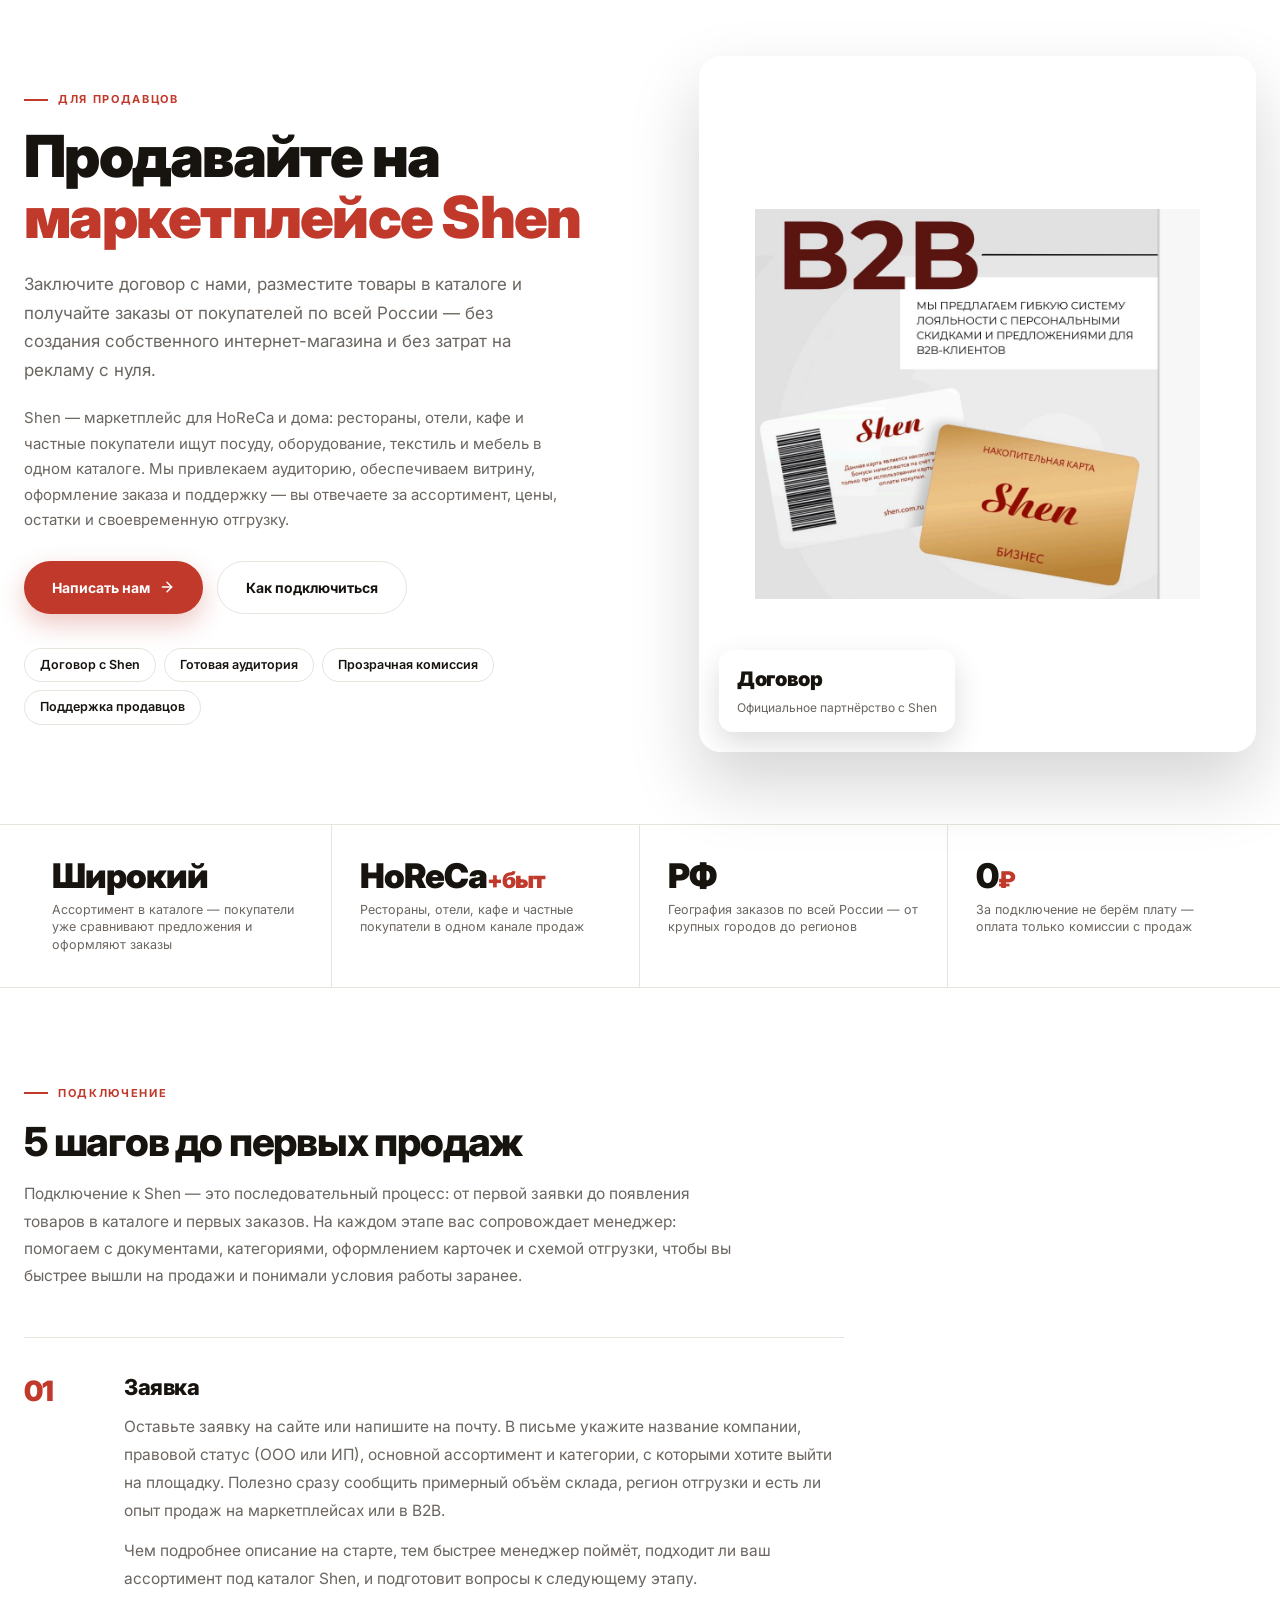
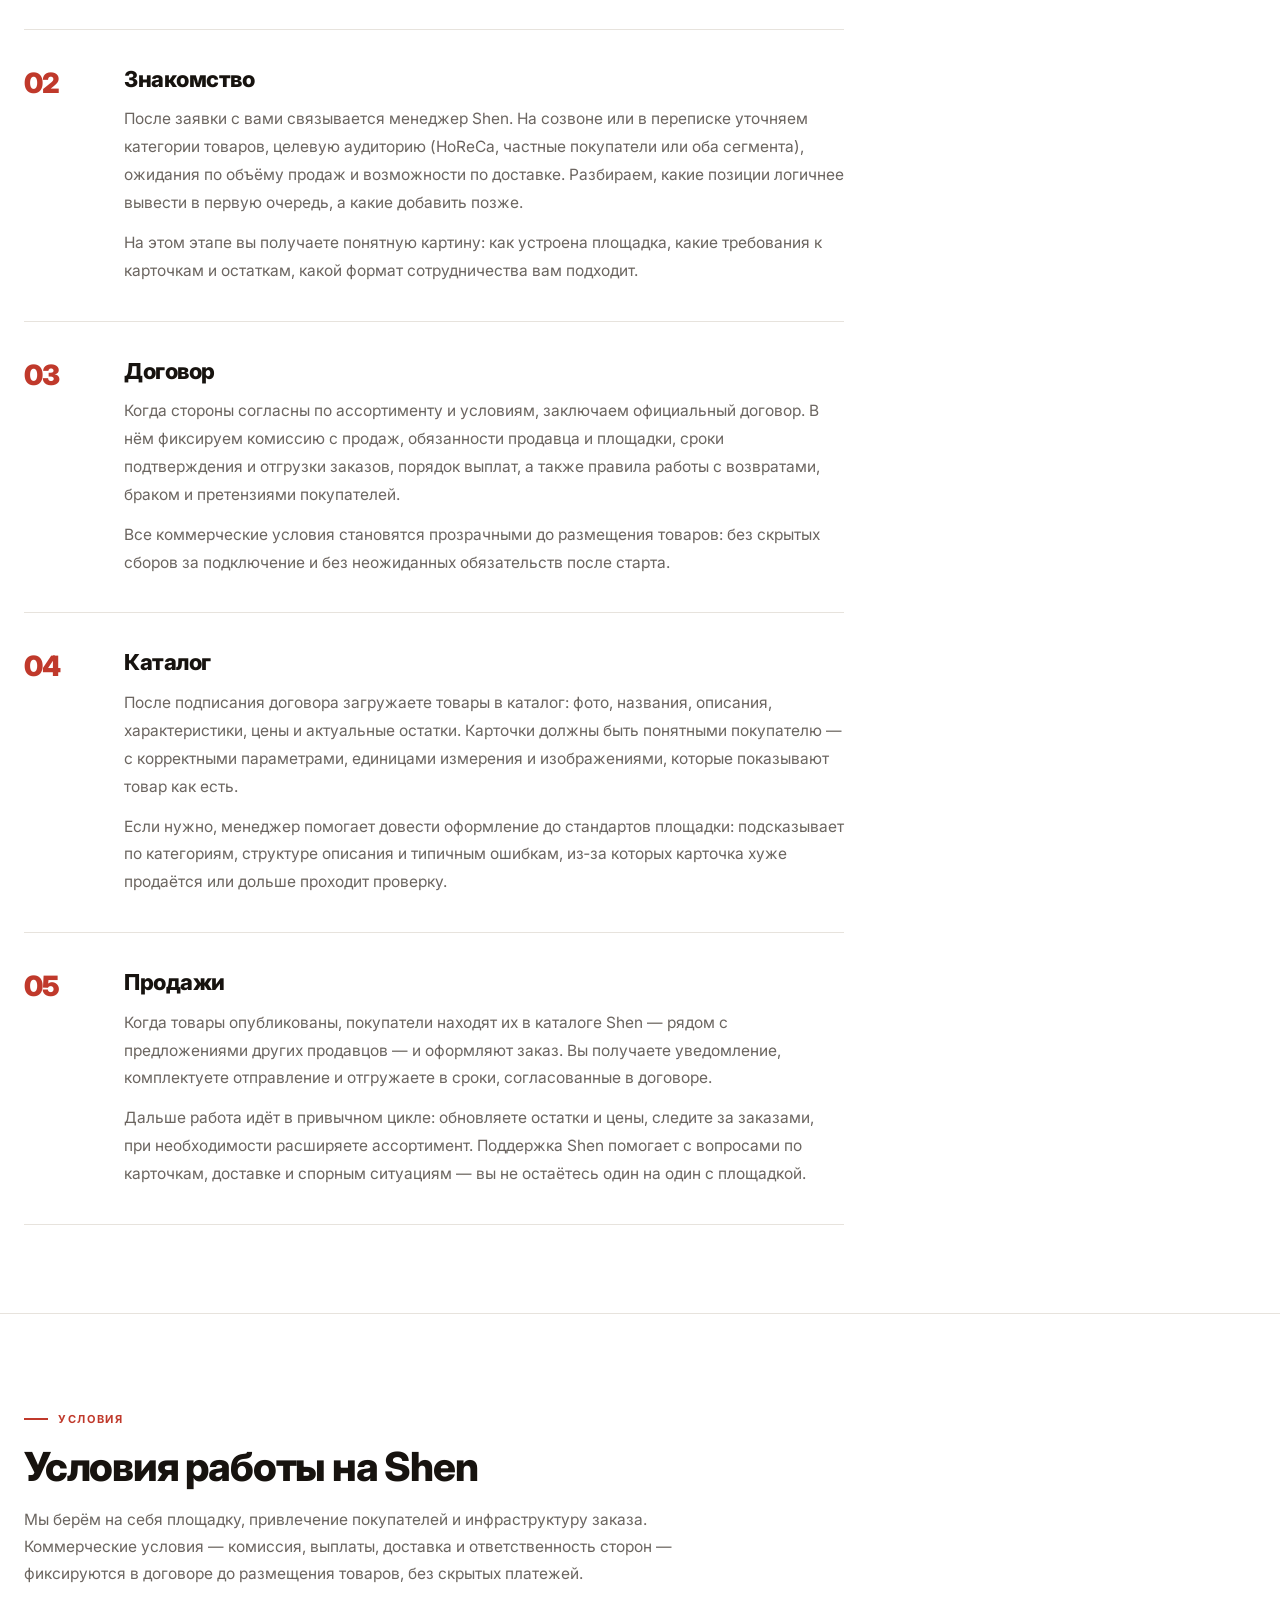
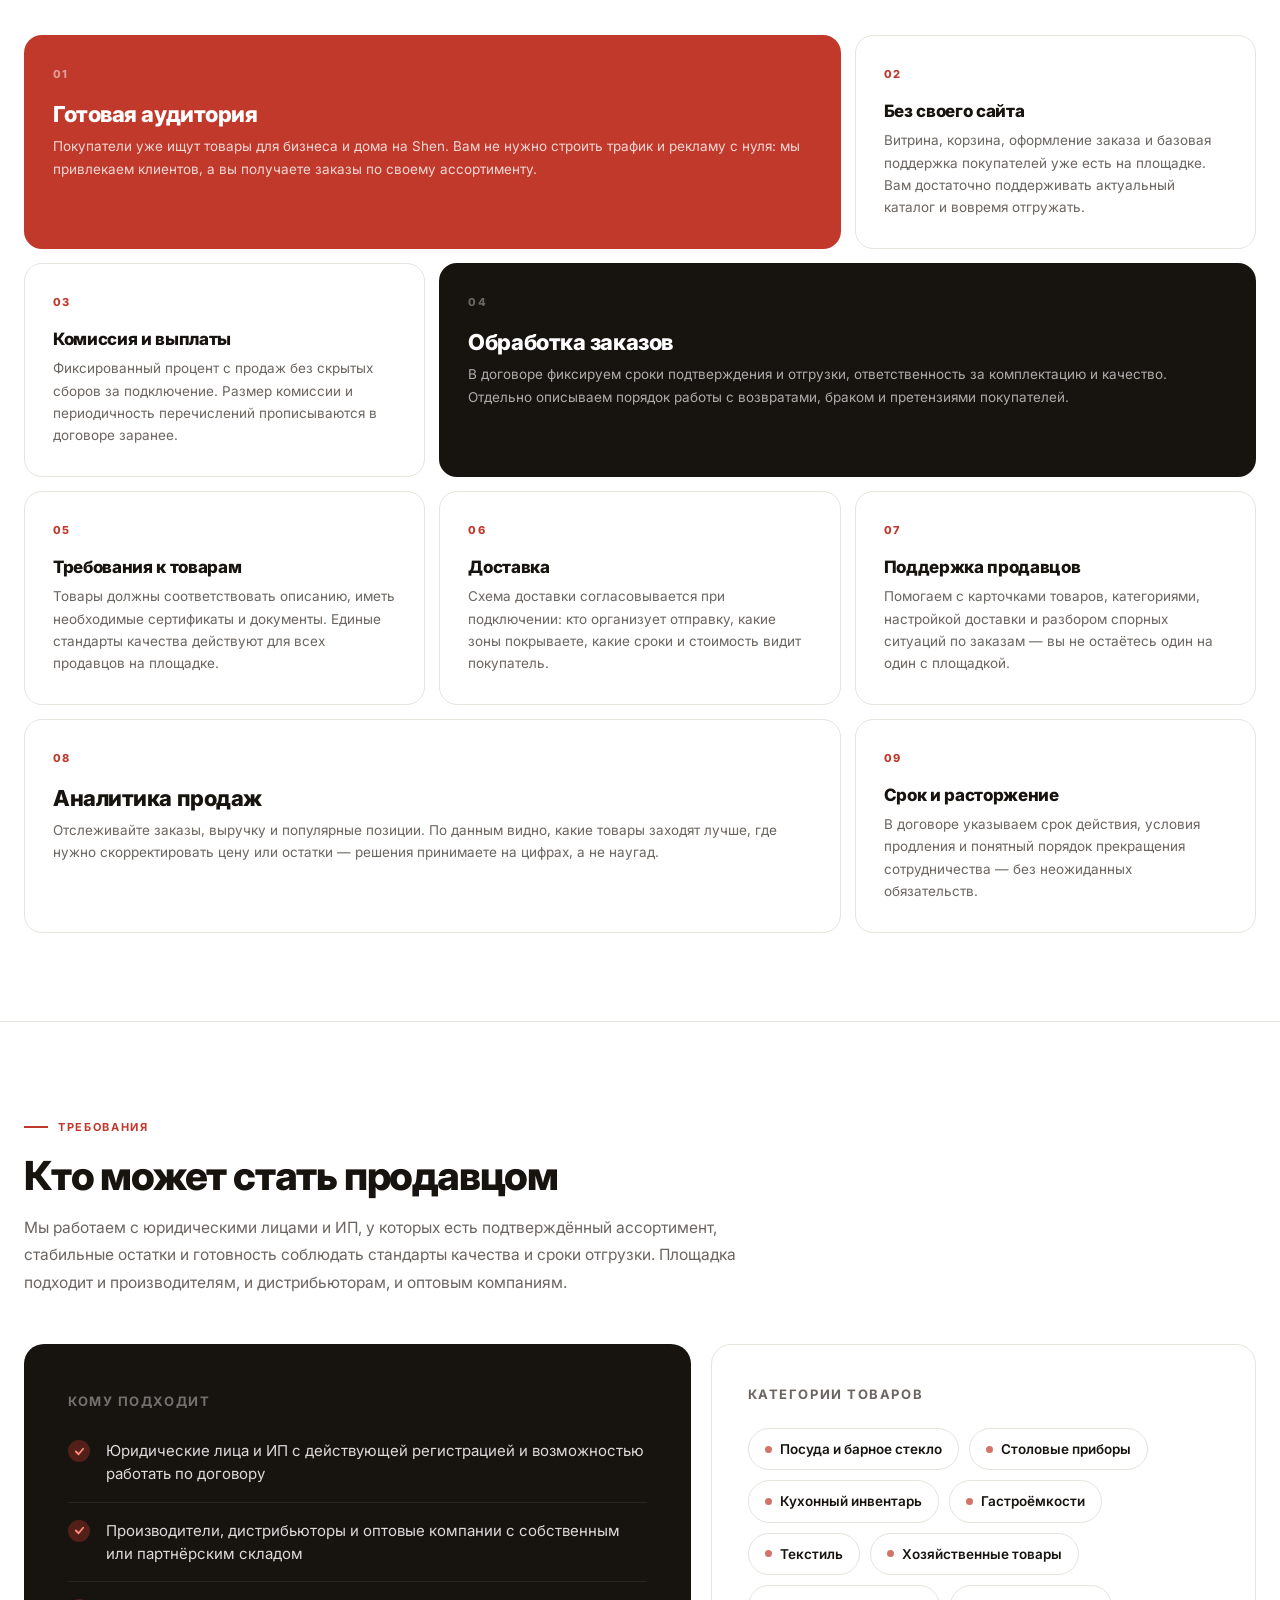
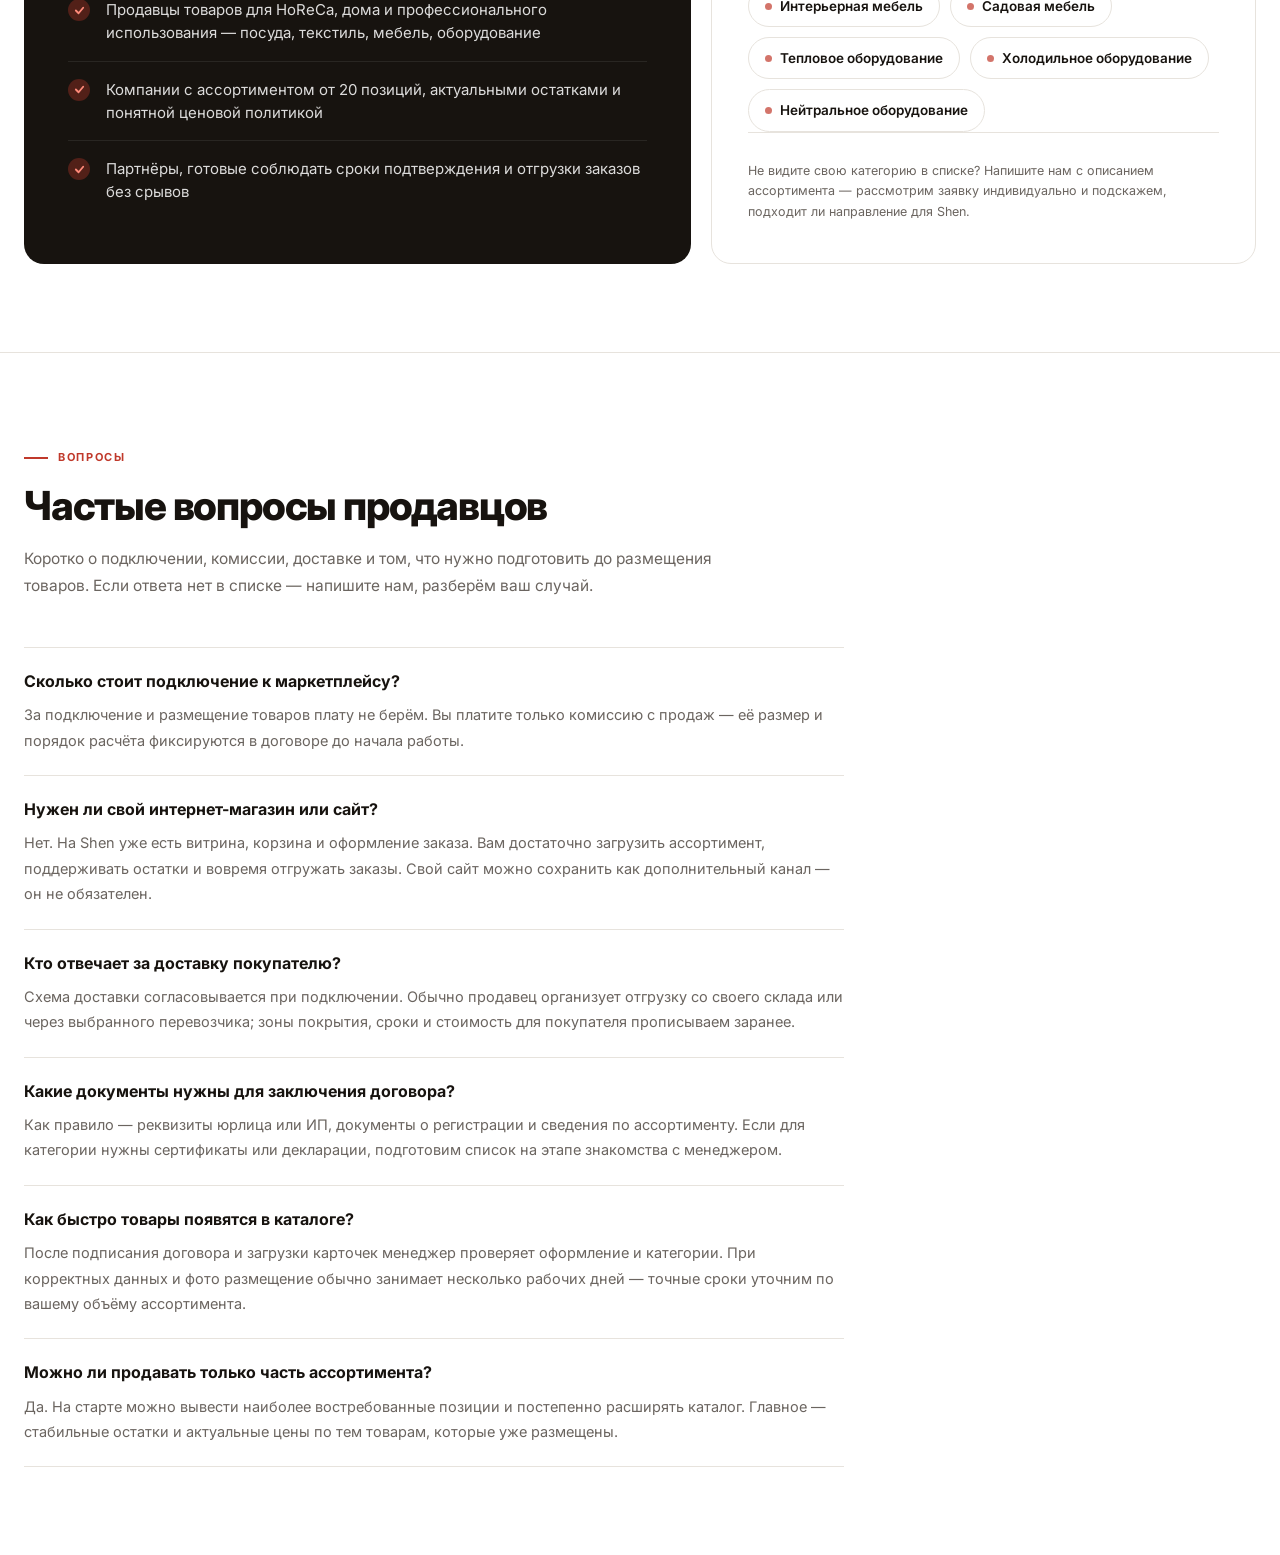
==== commit cd77e058: "Refactor styles and HTML structure: removed unused CSS classes and sections from become-seller and h" ====
--- a/become-seller.html
+++ b/become-seller.html
@@ -10,9 +10,6 @@
 <body>
   <section class="shp-hero">
     <div class="shp-container">
-      <div class="shp-breadcrumb">
-        <a href="index.html">Главная</a> / <span>Стать продавцом</span>
-      </div>
       <div class="shp-hero-grid">
         <div>
           <div class="shp-eyebrow">Для продавцов</div>
--- a/become-seller.css
+++ b/become-seller.css
@@ -4,12 +4,10 @@
 
 :root {
   --red: #c0392b;
-  --red-dark: #7b1e12;
   --ink: #17130f;
   --muted: #6b6560;
   --line: #e7e3dd;
   --bg: #fff;
-  --bg-soft: #fff;
 }
 
 body {
@@ -47,47 +45,6 @@
   height: 2px;
   background: var(--red);
 }
-
-.shp-topbar {
-  position: sticky;
-  top: 0;
-  z-index: 50;
-  background: rgba(255,255,255,.85);
-  backdrop-filter: blur(14px);
-  -webkit-backdrop-filter: blur(14px);
-  border-bottom: 1px solid var(--line);
-}
-.shp-topbar-inner {
-  max-width: calc(1395px + 48px);
-  width: 100%;
-  margin: 0 auto;
-  padding: 16px 24px;
-  display: flex;
-  align-items: center;
-  justify-content: space-between;
-  gap: 16px;
-}
-.shp-logo { font-size: 20px; font-weight: 800; letter-spacing: .5px; }
-.shp-logo span { color: var(--red); }
-
-.shp-back {
-  display: inline-flex;
-  align-items: center;
-  gap: 8px;
-  padding: 9px 16px;
-  border: 1px solid var(--line);
-  border-radius: 100px;
-  font-size: 13px;
-  font-weight: 600;
-  color: var(--muted);
-  transition: color .2s, border-color .2s, background .2s;
-}
-.shp-back:hover {
-  color: var(--red);
-  border-color: var(--red);
-  background: rgba(192,57,43,.05);
-}
-.shp-back svg { width: 15px; height: 15px; }
 
 .shp-btn {
   display: inline-flex;
@@ -116,9 +73,6 @@
 .shp-btn--ghost:hover { border-color: var(--ink); transform: translateY(-2px); }
 
 .shp-hero { padding: 56px 0 72px; }
-.shp-breadcrumb { margin-bottom: 30px; font-size: 12.5px; color: var(--muted); }
-.shp-breadcrumb a:hover { color: var(--red); }
-.shp-breadcrumb span { color: var(--ink); }
 
 .shp-hero-grid {
   display: grid;
@@ -412,76 +366,6 @@
   color: var(--muted);
 }
 
-.shp-cta {
-  position: relative;
-  overflow: hidden;
-  display: flex;
-  flex-wrap: wrap;
-  align-items: center;
-  justify-content: space-between;
-  gap: 28px;
-  padding: 40px 44px;
-  border: 1px solid rgba(0,0,0,.07);
-  border-radius: 22px;
-  background: #fff;
-  box-shadow: 0 2px 8px rgba(0,0,0,.05);
-}
-.shp-cta::before {
-  content: '';
-  position: absolute;
-  top: 0;
-  left: 0;
-  right: 0;
-  height: 2px;
-  background: linear-gradient(90deg, var(--red) 0%, #e74c3c 50%, transparent 100%);
-}
-.shp-cta-text h3 {
-  margin-bottom: 8px;
-  font-size: 22px;
-  font-weight: 800;
-  letter-spacing: -.02em;
-  color: var(--ink);
-}
-.shp-cta-text p {
-  max-width: 500px;
-  font-size: 14px;
-  line-height: 1.7;
-  color: var(--muted);
-}
-.shp-cta-btns {
-  flex-shrink: 0;
-  display: flex;
-  flex-wrap: wrap;
-  gap: 12px;
-}
-.shp-cta-btn {
-  display: inline-flex;
-  align-items: center;
-  gap: 10px;
-  padding: 13px 28px;
-  border-radius: 12px;
-  background: var(--red);
-  color: #fff;
-  font-size: 14px;
-  font-weight: 700;
-  letter-spacing: .01em;
-  white-space: nowrap;
-  transition: background .2s, transform .2s, box-shadow .2s;
-}
-.shp-cta-btn:hover {
-  background: #a93226;
-  transform: translateX(3px);
-  box-shadow: 0 8px 24px rgba(192,57,43,.4);
-}
-.shp-cta-btn svg {
-  width: 15px;
-  height: 15px;
-  transition: transform .2s;
-}
-.shp-cta-btn:hover svg { transform: translateX(3px); }
-.shp-cta-btn--ghost { background: var(--ink); }
-.shp-cta-btn--ghost:hover { background: #2c2520; }
-
 .shp-faq { max-width: 820px; }
 .shp-faq-item {
   padding: 22px 0;
@@ -495,16 +379,6 @@
   line-height: 1.4;
 }
 .shp-faq-a { font-size: 14.5px; line-height: 1.75; color: var(--muted); }
-
-.shp-footer {
-  padding: 40px 0;
-  border-top: 1px solid var(--line);
-  font-size: 13px;
-  text-align: center;
-  color: var(--muted);
-}
-.shp-footer a { font-weight: 600; color: var(--ink); }
-.shp-footer a:hover { color: var(--red); }
 
 @media (max-width: 940px) {
   .shp-hero-grid { grid-template-columns: 1fr; gap: 36px; }
@@ -536,5 +410,4 @@
 
 @media (max-width: 600px) {
   .shp-container { padding: 0 16px; }
-  .shp-topbar-inner { padding: 12px 16px; }
-}
+}
